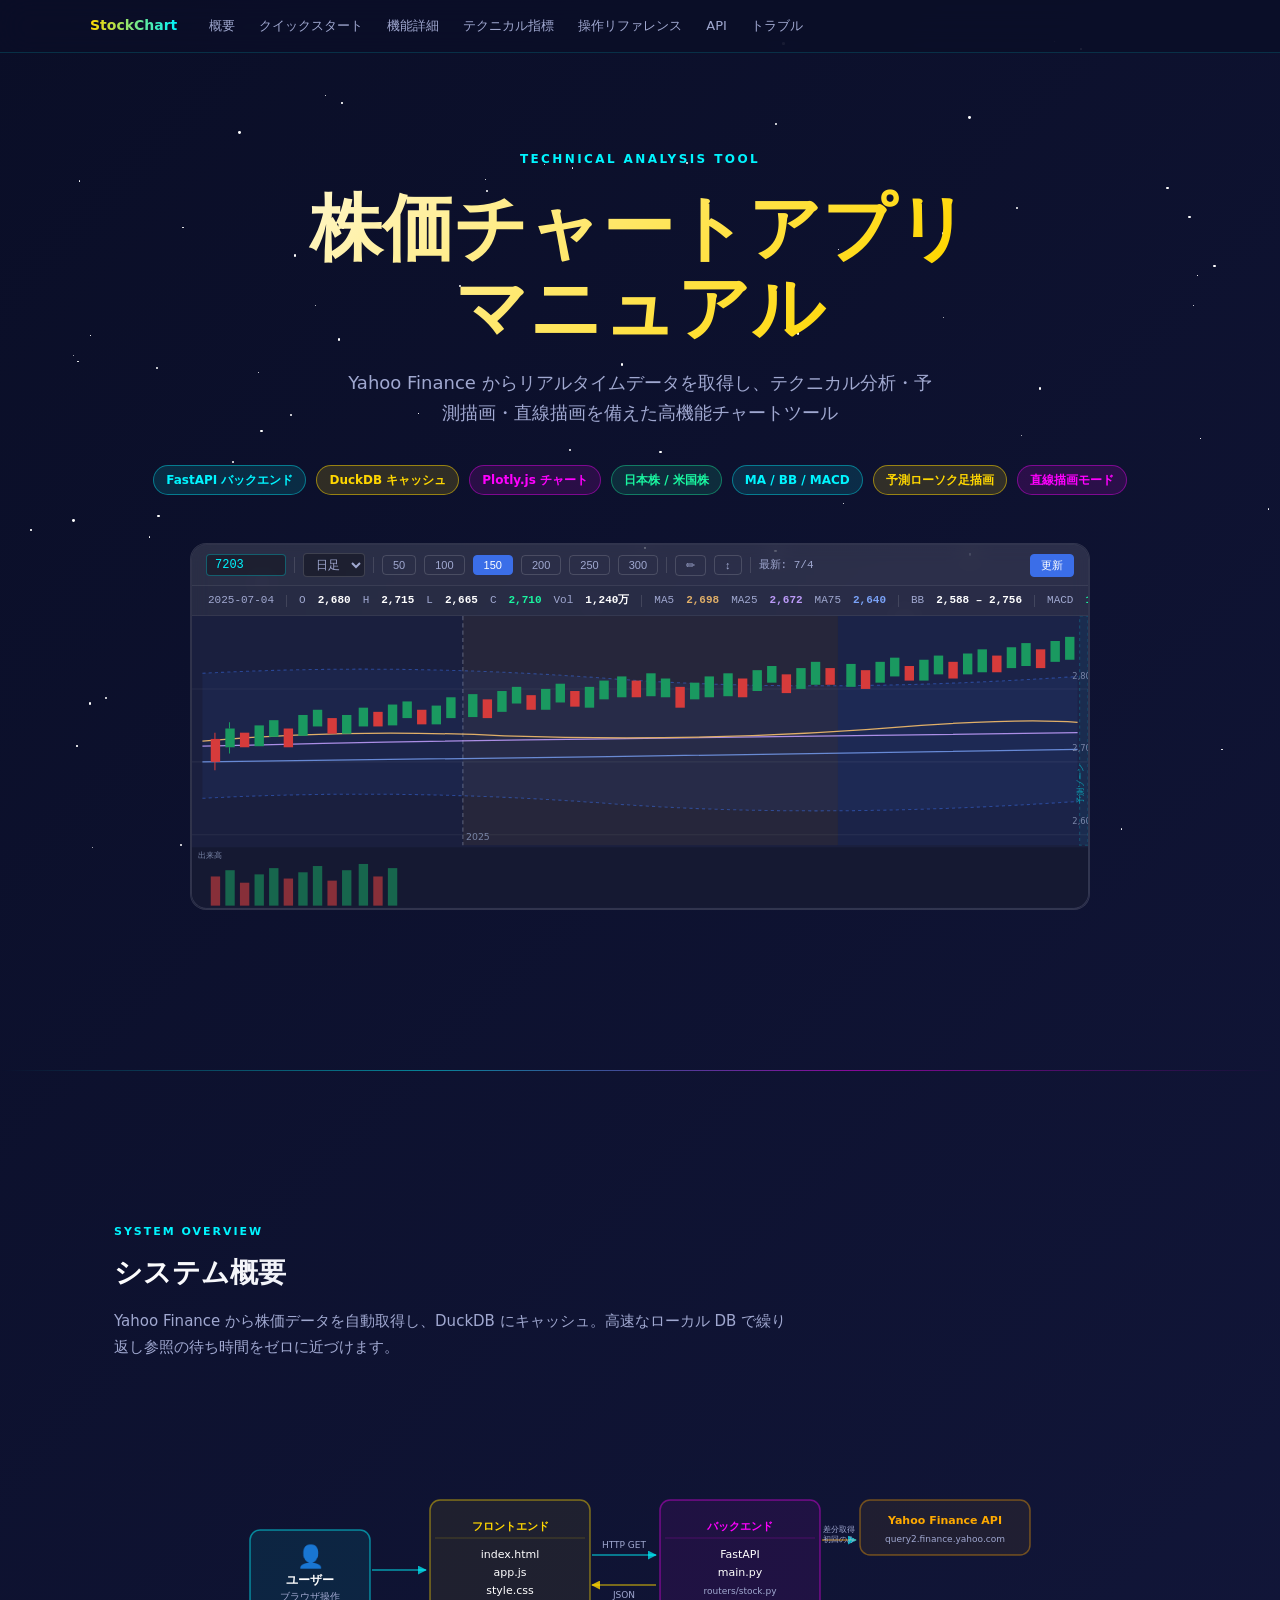
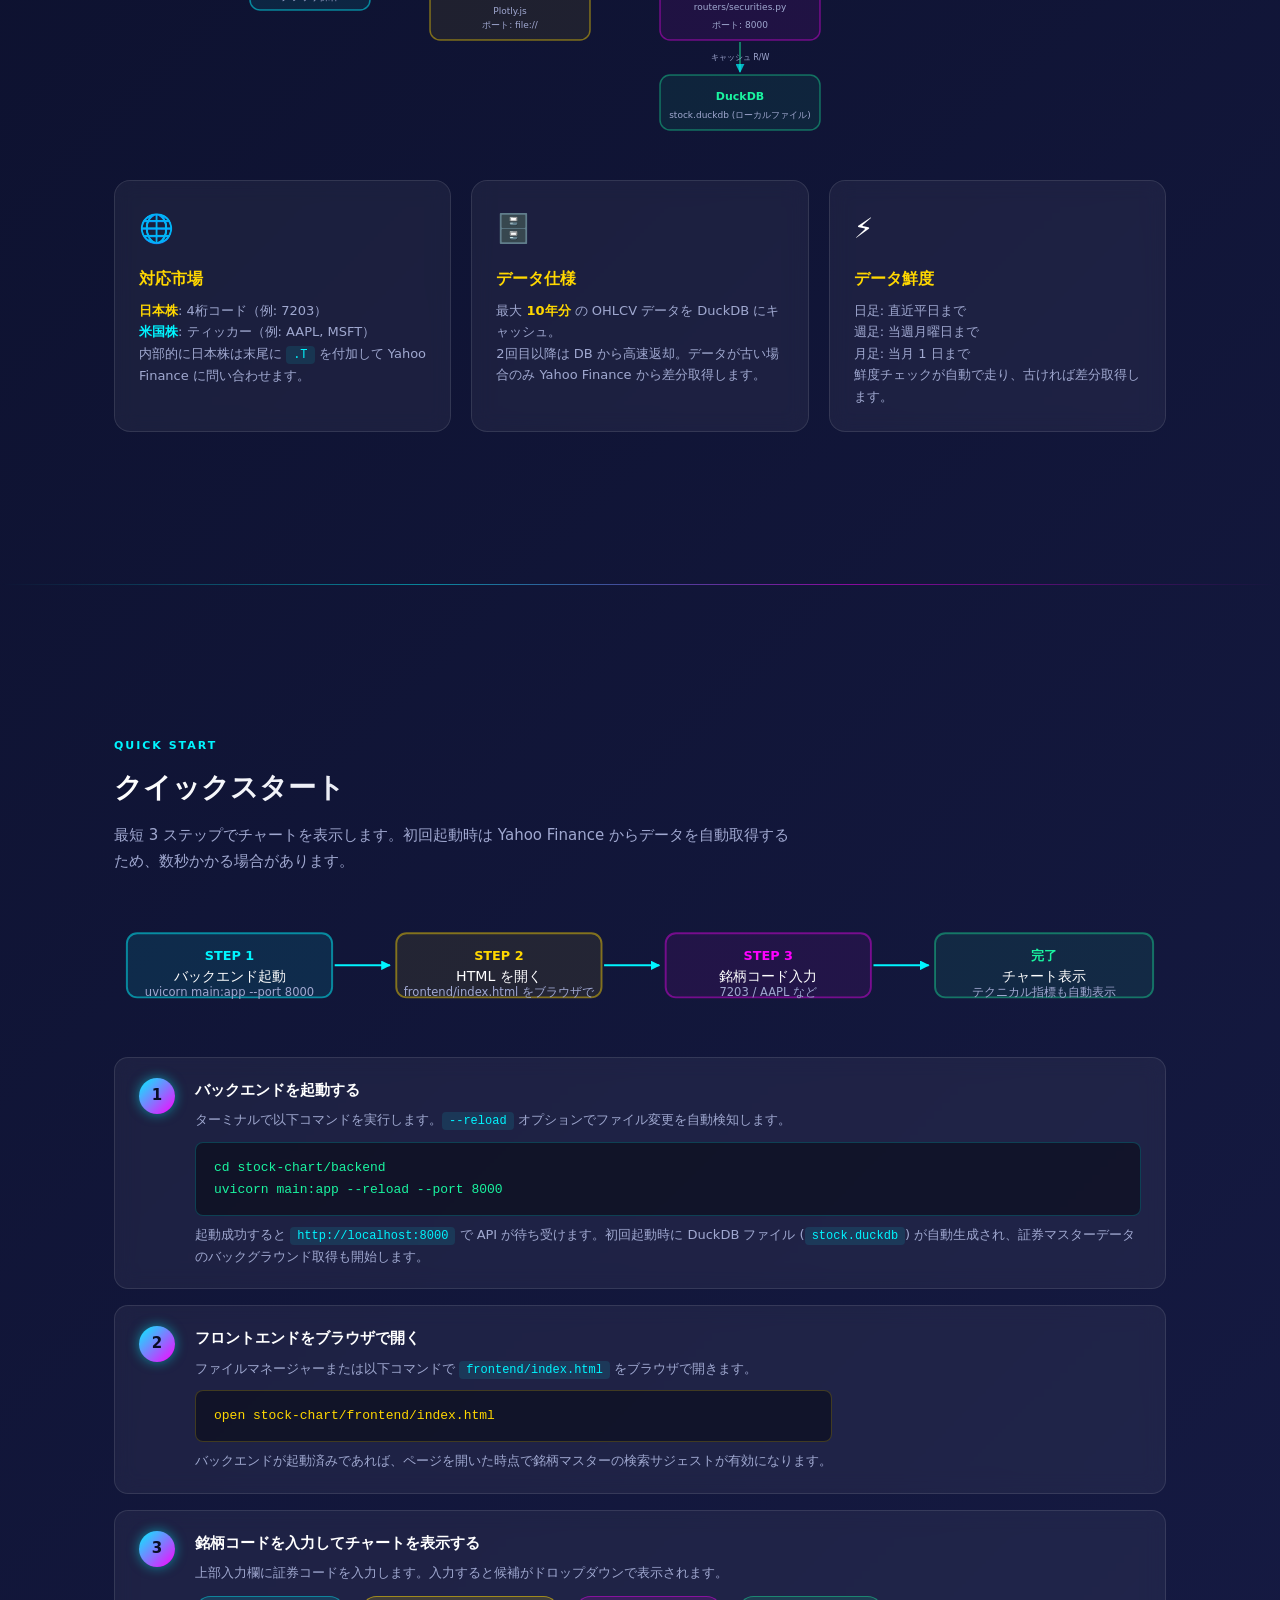
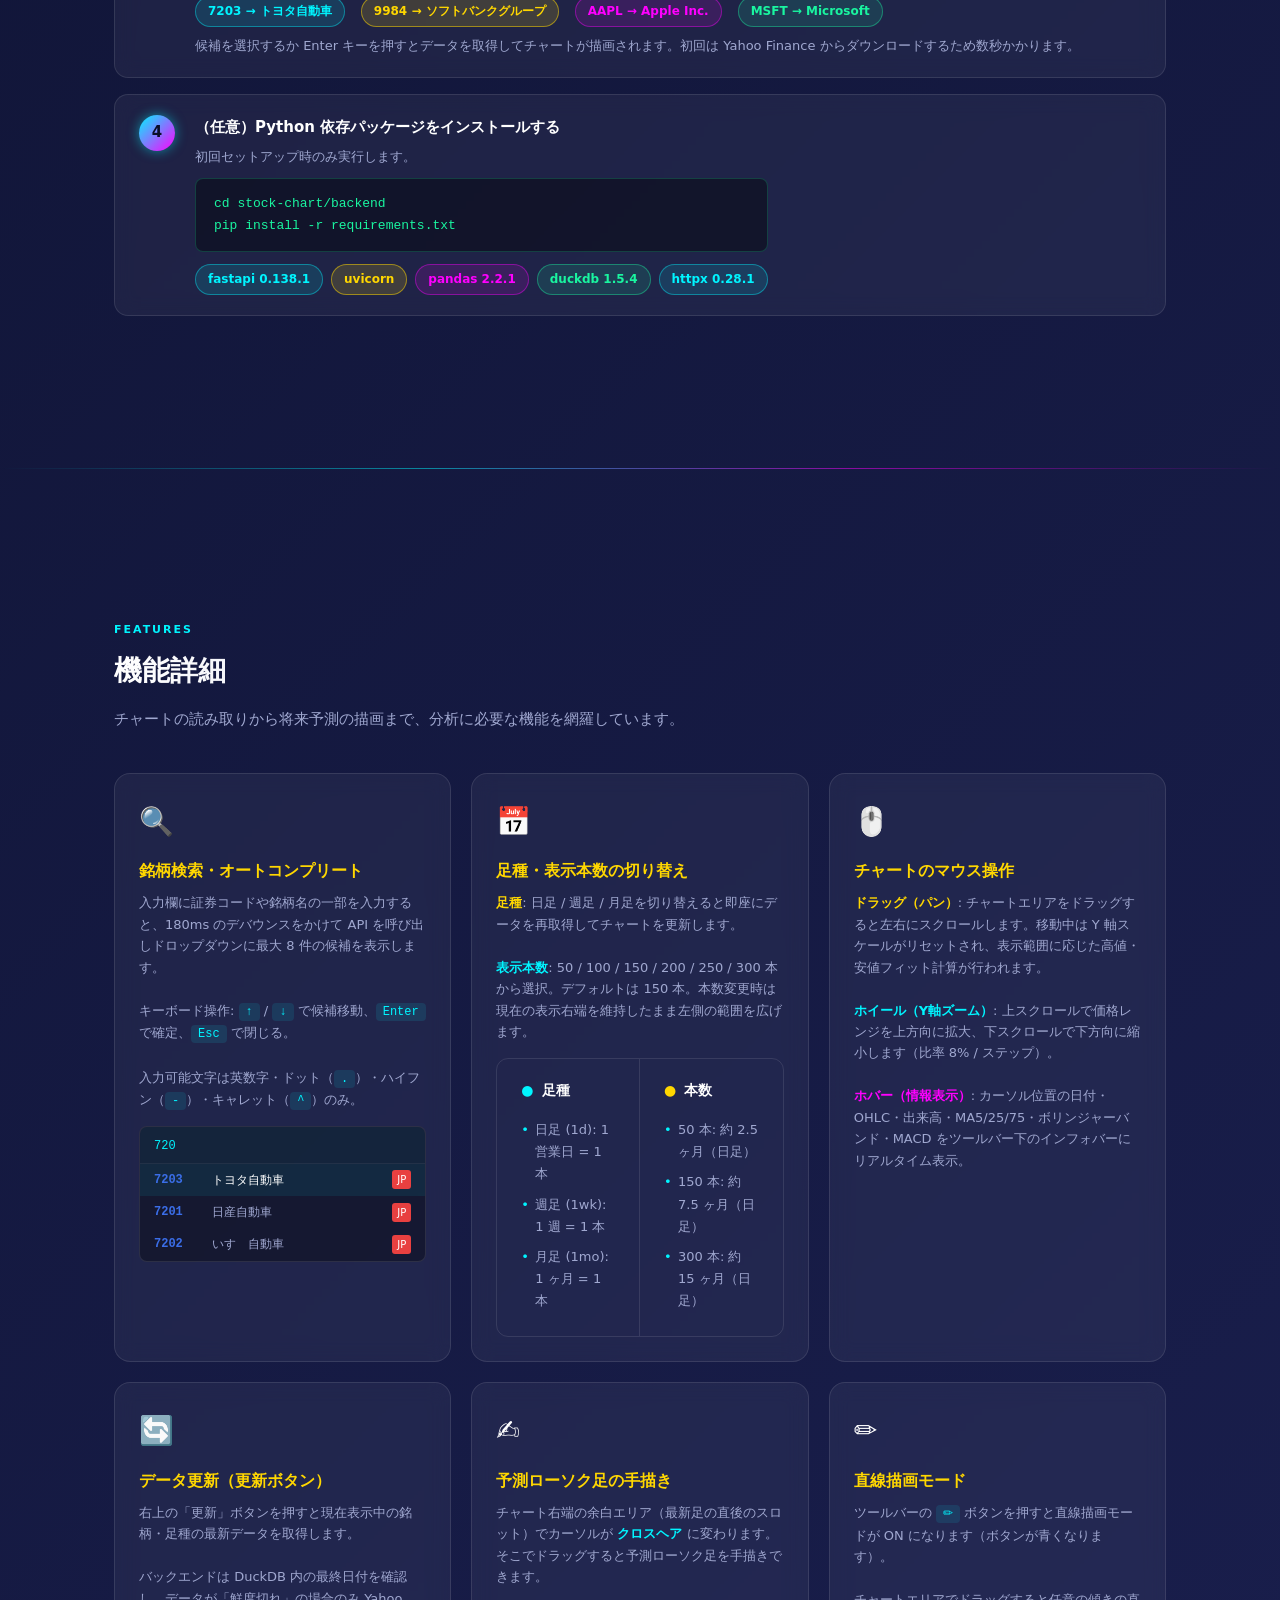
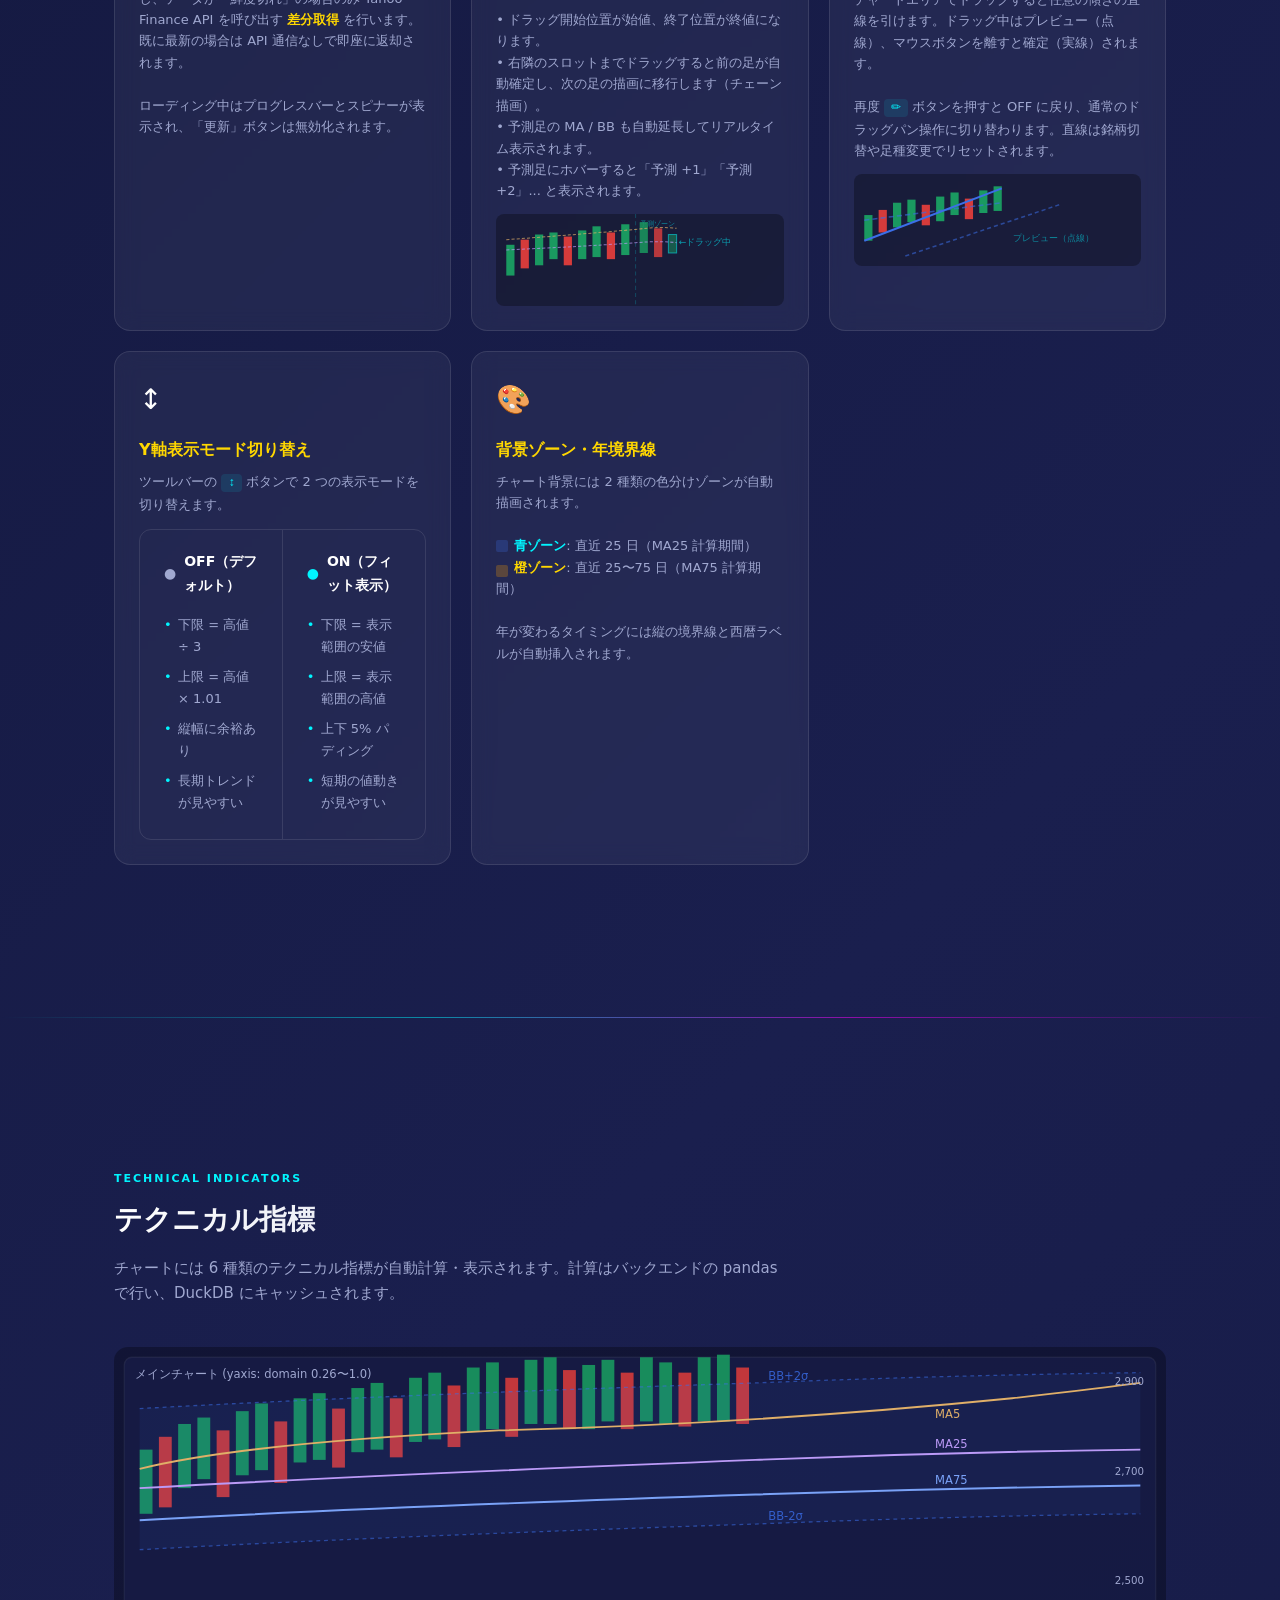
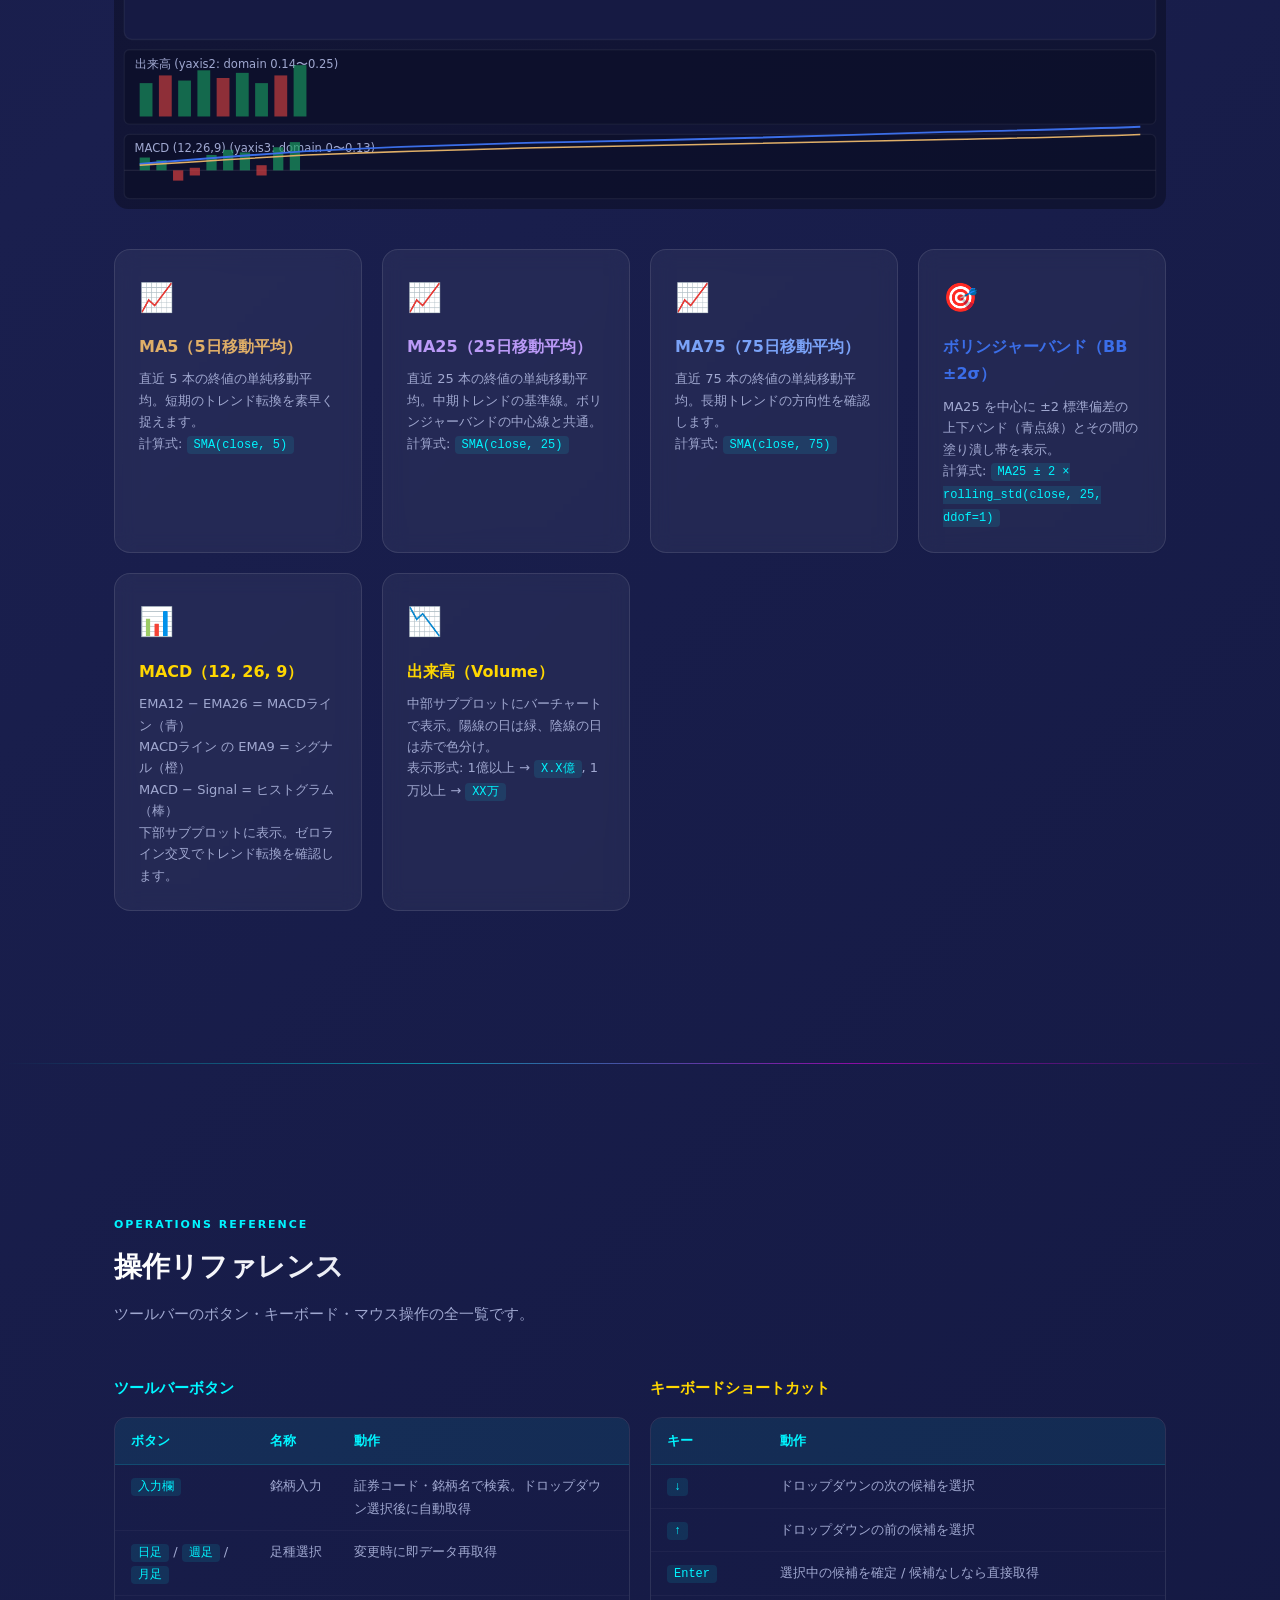
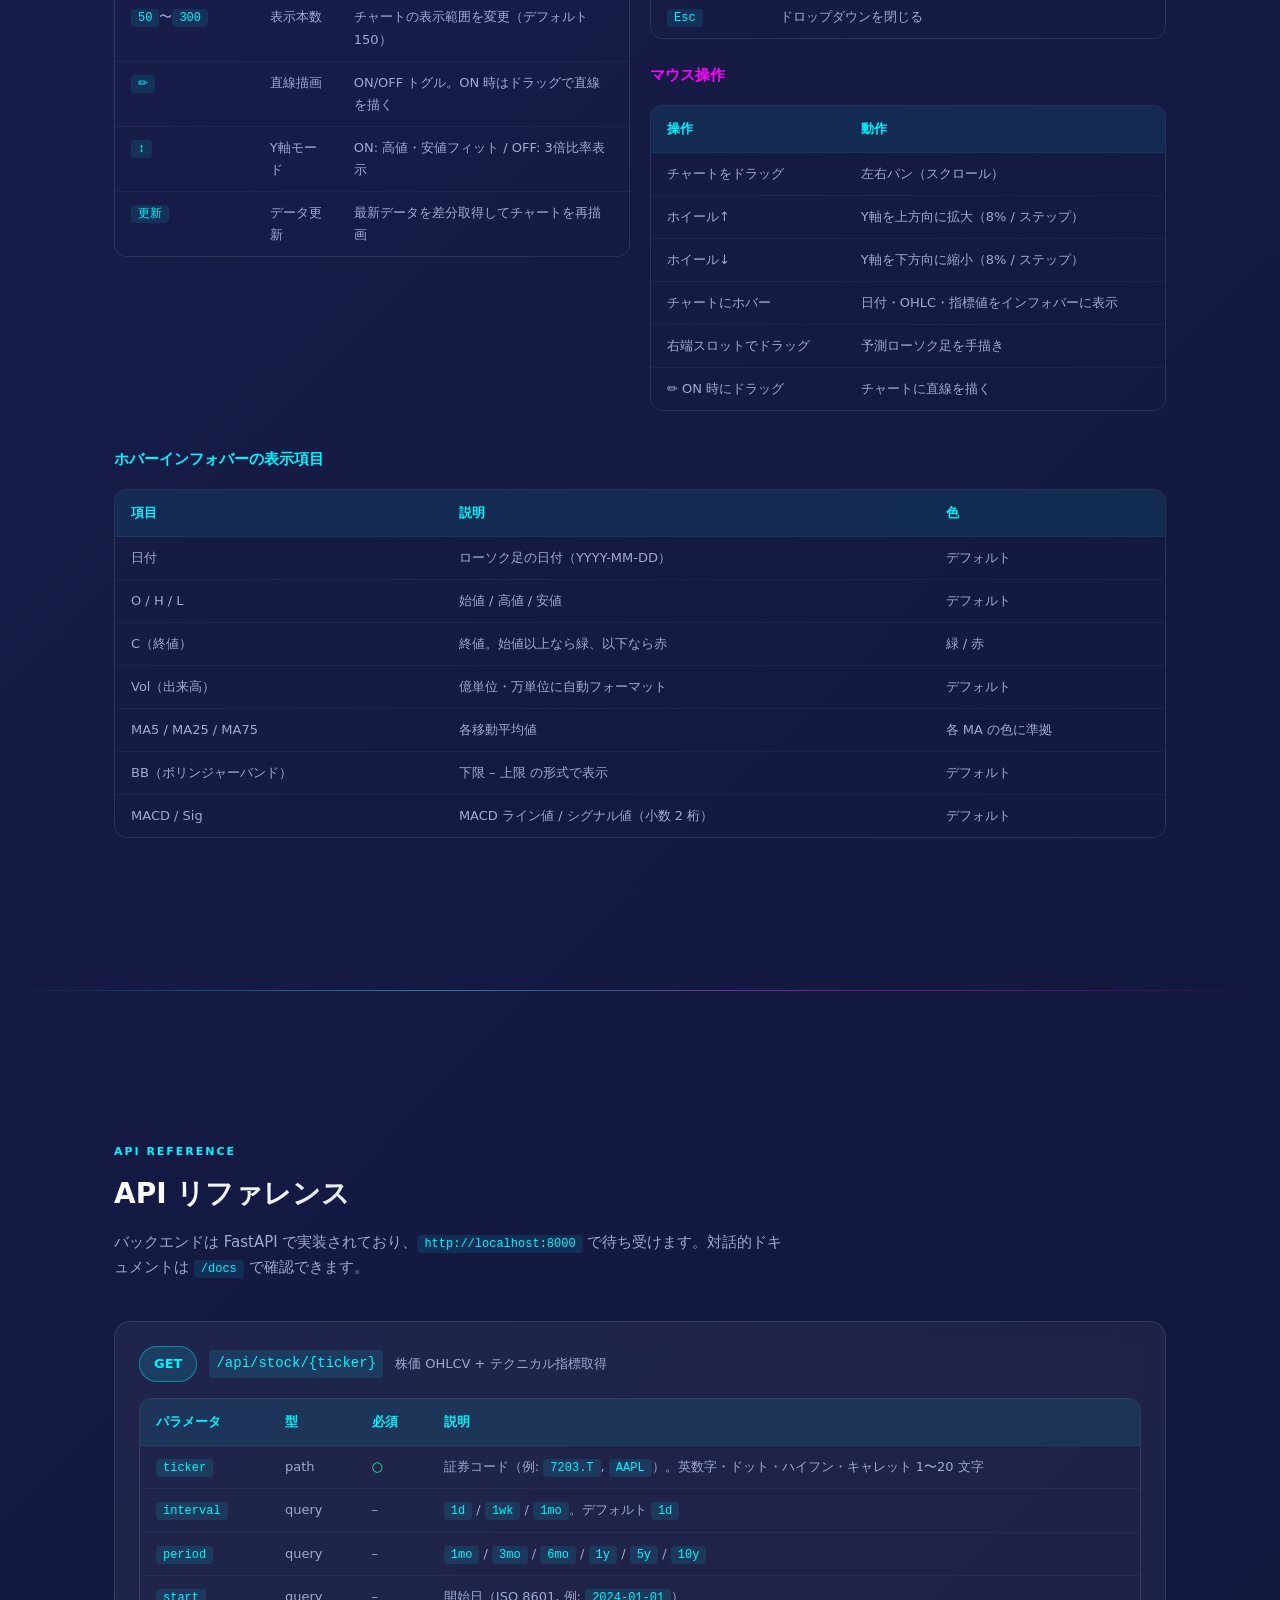
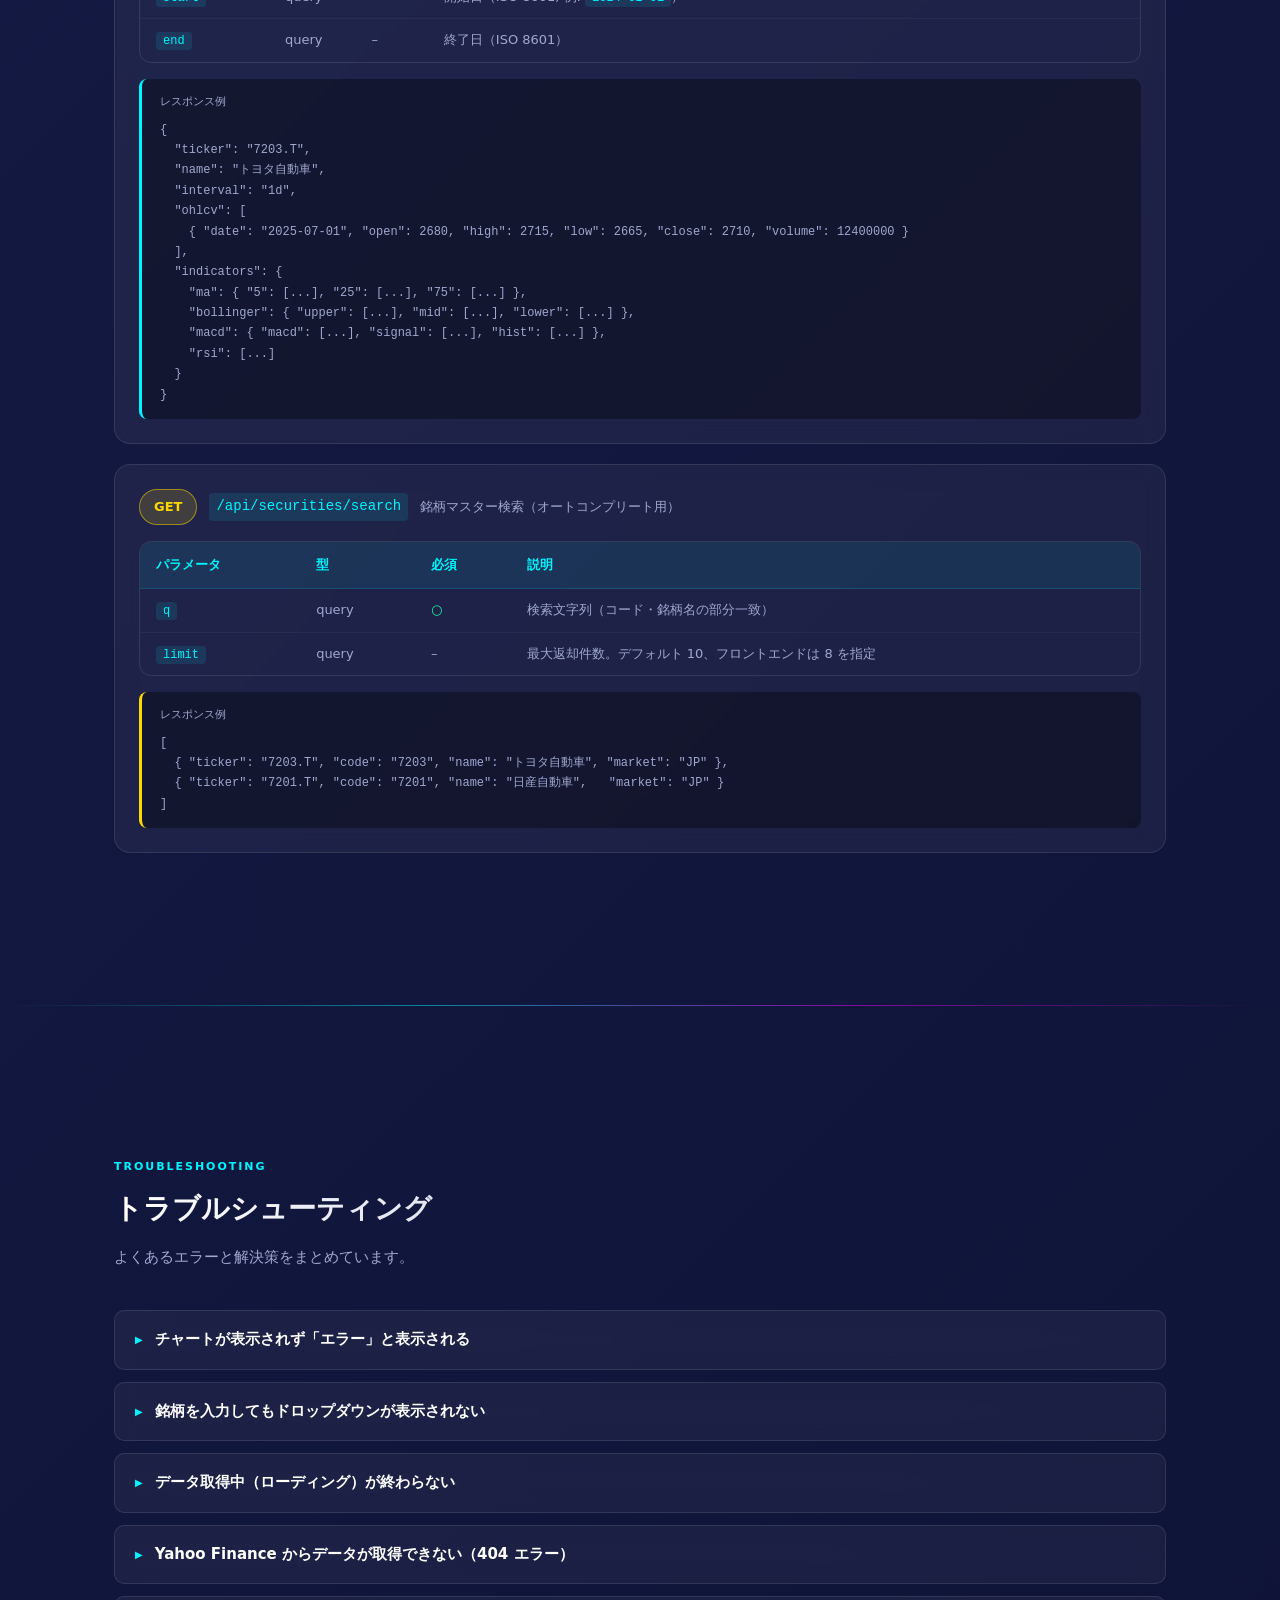
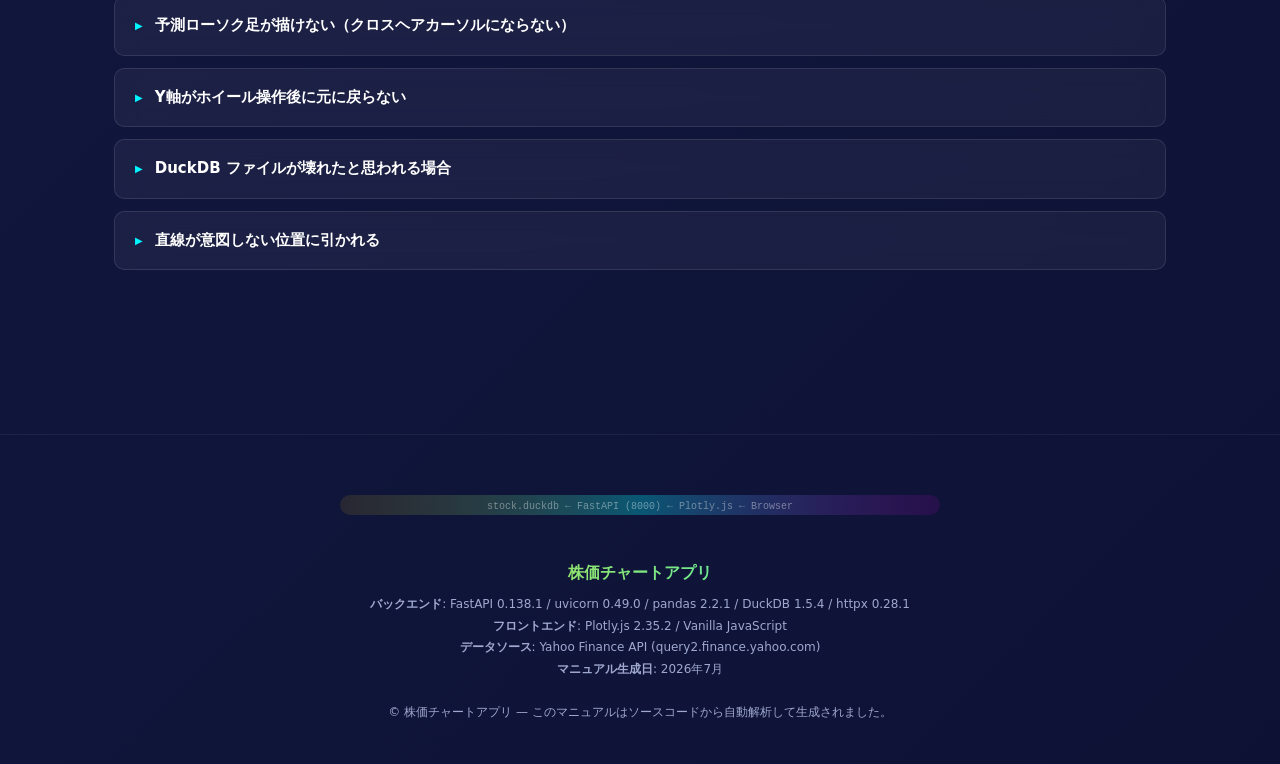
==== manual.html @ 6c44c04c "Initial commit: stock chart viewer FastAPI backend (Yahoo Finance + DuckDB cache) with vanilla JS/Pl" ====
<!DOCTYPE html>
<html lang="ja">
<head>
<meta charset="UTF-8">
<meta name="viewport" content="width=device-width, initial-scale=1.0">
<title>株価チャートアプリ マニュアル</title>
<style>
/* ===== BASE RESET ===== */
*, *::before, *::after { box-sizing: border-box; margin: 0; padding: 0; }

/* ===== FONTS ===== */
@import url('data:text/css,');

/* ===== ROOT VARS ===== */
:root {
  --bg-deep:    #0a0e27;
  --bg-dark:    #1a1f4e;
  --gold:       #ffd700;
  --cyan:       #00f5ff;
  --magenta:    #ff00ff;
  --text:       #ffffff;
  --subtext:    #a0a8d0;
  --card-bg:    rgba(255,255,255,0.05);
  --card-border:rgba(255,255,255,0.10);
  --green:      #1af5a0;
  --red:        #ff4d6d;
  --blue:       #3b6ee8;
}

html { scroll-behavior: smooth; }

body {
  background: linear-gradient(135deg, var(--bg-deep) 0%, var(--bg-dark) 50%, #0d1235 100%);
  color: var(--text);
  font-family: system-ui, -apple-system, 'Segoe UI', Hiragino Sans, sans-serif;
  font-size: 15px;
  line-height: 1.7;
  min-height: 100vh;
  overflow-x: hidden;
}

/* ===== STAR PARTICLES ===== */
.stars { position: fixed; top: 0; left: 0; width: 100%; height: 100%; pointer-events: none; z-index: 0; overflow: hidden; }
.star {
  position: absolute;
  border-radius: 50%;
  background: #fff;
  animation: twinkle var(--dur, 3s) ease-in-out infinite var(--delay, 0s),
             drift var(--dur2, 8s) ease-in-out infinite var(--delay2, 0s);
}
@keyframes twinkle {
  0%, 100% { opacity: 0.1; transform: scale(1); }
  50%       { opacity: 0.9; transform: scale(1.4); }
}
@keyframes drift {
  0%, 100% { transform: translateY(0) translateX(0); }
  33%       { transform: translateY(-12px) translateX(8px); }
  66%       { transform: translateY(8px) translateX(-6px); }
}

/* ===== NAV ===== */
nav {
  position: sticky;
  top: 0;
  z-index: 1000;
  background: rgba(10,14,39,0.80);
  backdrop-filter: blur(16px);
  -webkit-backdrop-filter: blur(16px);
  border-bottom: 1px solid rgba(0,245,255,0.15);
  padding: 0 24px;
}
.nav-inner {
  max-width: 1100px;
  margin: 0 auto;
  display: flex;
  align-items: center;
  gap: 24px;
  height: 52px;
  overflow-x: auto;
  white-space: nowrap;
}
.nav-logo {
  font-size: 14px;
  font-weight: 700;
  background: linear-gradient(90deg, var(--gold), var(--cyan));
  -webkit-background-clip: text;
  -webkit-text-fill-color: transparent;
  background-clip: text;
  flex-shrink: 0;
  margin-right: 8px;
}
nav a {
  color: var(--subtext);
  text-decoration: none;
  font-size: 13px;
  transition: color .2s;
  flex-shrink: 0;
}
nav a:hover { color: var(--cyan); }

/* ===== MAIN WRAPPER ===== */
.page { position: relative; z-index: 1; }
.container { max-width: 1100px; margin: 0 auto; padding: 0 24px; }

/* ===== SECTION TITLES ===== */
.section-label {
  font-size: 11px;
  font-weight: 700;
  letter-spacing: 0.18em;
  text-transform: uppercase;
  color: var(--cyan);
  margin-bottom: 8px;
}
.section-title {
  font-size: 28px;
  font-weight: 800;
  background: linear-gradient(90deg, #fff 0%, var(--subtext) 100%);
  -webkit-background-clip: text;
  -webkit-text-fill-color: transparent;
  background-clip: text;
  margin-bottom: 12px;
}
.section-desc { color: var(--subtext); max-width: 680px; margin-bottom: 40px; }

/* ===== HR ===== */
.light-hr {
  border: none;
  height: 1px;
  background: linear-gradient(90deg, transparent, var(--cyan), var(--magenta), transparent);
  margin: 80px 0;
  opacity: 0.5;
}

/* ===== CARDS ===== */
.card {
  background: var(--card-bg);
  border: 1px solid var(--card-border);
  border-radius: 16px;
  backdrop-filter: blur(10px);
  -webkit-backdrop-filter: blur(10px);
  padding: 24px;
  transition: box-shadow .3s, border-color .3s;
}
.card:hover {
  box-shadow: 0 0 24px rgba(0,245,255,0.18), 0 0 48px rgba(255,215,0,0.06);
  border-color: rgba(0,245,255,0.35);
}

/* ===== GLOWING BADGE ===== */
.badge {
  display: inline-flex;
  align-items: center;
  gap: 6px;
  padding: 4px 12px;
  border-radius: 20px;
  font-size: 12px;
  font-weight: 700;
}
.badge-gold   { background: rgba(255,215,0,0.15);  border: 1px solid rgba(255,215,0,0.5);  color: var(--gold);    }
.badge-cyan   { background: rgba(0,245,255,0.12);  border: 1px solid rgba(0,245,255,0.4);  color: var(--cyan);    }
.badge-magenta{ background: rgba(255,0,255,0.12);  border: 1px solid rgba(255,0,255,0.4);  color: var(--magenta); }
.badge-green  { background: rgba(26,245,160,0.12); border: 1px solid rgba(26,245,160,0.4); color: var(--green);   }

/* ===== STEP BADGE ===== */
.step-num {
  display: inline-flex;
  align-items: center;
  justify-content: center;
  width: 36px;
  height: 36px;
  border-radius: 50%;
  background: linear-gradient(135deg, var(--cyan), var(--magenta));
  font-weight: 900;
  font-size: 15px;
  color: #0a0e27;
  flex-shrink: 0;
  box-shadow: 0 0 12px rgba(0,245,255,0.5);
}

/* ===== HERO ===== */
#hero {
  padding: 96px 0 80px;
  text-align: center;
}
.hero-eyebrow {
  font-size: 12px;
  font-weight: 700;
  letter-spacing: 0.2em;
  text-transform: uppercase;
  color: var(--cyan);
  margin-bottom: 20px;
}
.hero-title {
  font-size: clamp(36px, 6vw, 72px);
  font-weight: 900;
  line-height: 1.1;
  background: linear-gradient(135deg, #ffffff 0%, var(--gold) 40%, var(--cyan) 70%, var(--magenta) 100%);
  -webkit-background-clip: text;
  -webkit-text-fill-color: transparent;
  background-clip: text;
  margin-bottom: 20px;
  animation: shimmer 4s ease-in-out infinite;
  background-size: 200%;
}
@keyframes shimmer {
  0%, 100% { background-position: 0% 50%; }
  50%       { background-position: 100% 50%; }
}
.hero-sub {
  font-size: 18px;
  color: var(--subtext);
  max-width: 600px;
  margin: 0 auto 36px;
}
.hero-badges {
  display: flex;
  flex-wrap: wrap;
  gap: 10px;
  justify-content: center;
  margin-bottom: 48px;
}

/* ===== ARCH DIAGRAM ===== */
.arch-diagram {
  width: 100%;
  max-width: 820px;
  margin: 0 auto;
}

/* ===== GRID ===== */
.grid-2 { display: grid; grid-template-columns: repeat(auto-fit, minmax(280px, 1fr)); gap: 20px; }
.grid-3 { display: grid; grid-template-columns: repeat(auto-fit, minmax(240px, 1fr)); gap: 20px; }

/* ===== FEATURE CARDS ===== */
.feature-icon {
  font-size: 28px;
  margin-bottom: 12px;
  display: block;
}
.feature-title { font-size: 16px; font-weight: 700; margin-bottom: 8px; color: var(--gold); }
.feature-body  { font-size: 13px; color: var(--subtext); line-height: 1.65; }

/* ===== INDICATOR MINI CHART (SVG) ===== */
.ind-chart { display: block; margin: 16px auto 0; }

/* ===== TABLE ===== */
.tbl-wrap { overflow-x: auto; border-radius: 12px; border: 1px solid var(--card-border); }
table {
  width: 100%;
  border-collapse: collapse;
  font-size: 13px;
}
thead th {
  background: rgba(0,245,255,0.08);
  color: var(--cyan);
  font-weight: 700;
  padding: 12px 16px;
  text-align: left;
  white-space: nowrap;
  border-bottom: 1px solid rgba(0,245,255,0.15);
}
tbody td {
  padding: 10px 16px;
  color: var(--subtext);
  border-bottom: 1px solid rgba(255,255,255,0.04);
  vertical-align: top;
}
tbody tr:last-child td { border-bottom: none; }
tbody tr:hover td { background: rgba(255,255,255,0.03); }
code {
  font-family: ui-monospace, 'Courier New', monospace;
  font-size: 12px;
  background: rgba(0,245,255,0.1);
  color: var(--cyan);
  padding: 2px 7px;
  border-radius: 4px;
}

/* ===== ACCORDION ===== */
details {
  border: 1px solid var(--card-border);
  border-radius: 10px;
  background: var(--card-bg);
  backdrop-filter: blur(10px);
  overflow: hidden;
  margin-bottom: 12px;
  transition: border-color .3s;
}
details:hover { border-color: rgba(0,245,255,0.3); }
details[open] { border-color: rgba(0,245,255,0.4); box-shadow: 0 0 16px rgba(0,245,255,0.1); }
summary {
  padding: 16px 20px;
  cursor: pointer;
  font-weight: 600;
  color: var(--text);
  list-style: none;
  display: flex;
  align-items: center;
  gap: 12px;
  user-select: none;
}
summary::before {
  content: '▶';
  font-size: 10px;
  color: var(--cyan);
  transition: transform .2s;
  flex-shrink: 0;
}
details[open] summary::before { transform: rotate(90deg); }
.acc-body {
  padding: 0 20px 18px;
  font-size: 13px;
  color: var(--subtext);
  line-height: 1.7;
}
.acc-body p + p { margin-top: 8px; }

/* ===== STEP CARDS ===== */
.step-cards { display: flex; flex-direction: column; gap: 16px; }
.step-card {
  display: flex;
  gap: 20px;
  align-items: flex-start;
  padding: 20px 24px;
  background: var(--card-bg);
  border: 1px solid var(--card-border);
  border-radius: 14px;
  backdrop-filter: blur(10px);
  transition: box-shadow .3s, border-color .3s;
}
.step-card:hover {
  box-shadow: 0 0 20px rgba(0,245,255,0.15);
  border-color: rgba(0,245,255,0.3);
}
.step-content h3 { font-size: 15px; font-weight: 700; margin-bottom: 6px; color: var(--text); }
.step-content p  { font-size: 13px; color: var(--subtext); }
.step-content code { font-size: 12px; }

/* ===== UI MOCK ===== */
.ui-mock {
  background: rgba(255,255,255,0.03);
  border: 1px solid rgba(255,255,255,0.08);
  border-radius: 10px;
  overflow: hidden;
  margin-top: 16px;
}
.ui-mock-bar {
  display: flex;
  align-items: center;
  gap: 8px;
  padding: 8px 14px;
  background: rgba(255,255,255,0.05);
  border-bottom: 1px solid rgba(255,255,255,0.07);
  font-size: 12px;
}
.mock-input {
  background: rgba(0,0,0,0.3);
  border: 1px solid rgba(0,245,255,0.3);
  border-radius: 4px;
  color: var(--cyan);
  padding: 3px 8px;
  font-family: monospace;
  font-size: 12px;
  width: 80px;
}
.mock-select {
  background: rgba(0,0,0,0.3);
  border: 1px solid rgba(255,255,255,0.15);
  border-radius: 4px;
  color: var(--subtext);
  padding: 3px 8px;
  font-size: 12px;
}
.mock-btn {
  padding: 3px 10px;
  border-radius: 4px;
  border: 1px solid rgba(255,255,255,0.15);
  background: transparent;
  color: var(--subtext);
  font-size: 11px;
  cursor: default;
}
.mock-btn.active {
  background: var(--blue);
  color: #fff;
  border-color: var(--blue);
}
.mock-btn.primary {
  background: var(--blue);
  color: #fff;
  border-color: var(--blue);
  margin-left: auto;
}
.mock-sep { width: 1px; height: 16px; background: rgba(255,255,255,0.12); flex-shrink: 0; }

/* ===== HOVER INFO MOCK ===== */
.hover-bar {
  display: flex;
  align-items: center;
  gap: 12px;
  padding: 5px 16px;
  background: rgba(255,255,255,0.04);
  border-bottom: 1px solid rgba(255,255,255,0.06);
  font-family: monospace;
  font-size: 11px;
  overflow-x: auto;
  white-space: nowrap;
}
.hi-lbl { color: var(--subtext); }
.hi-val { color: var(--text); font-weight: 600; }
.hi-val.up { color: var(--green); }
.hi-val.dn { color: var(--red); }
.hi-sep-v { width: 1px; height: 12px; background: rgba(255,255,255,0.12); flex-shrink: 0; }

/* ===== COMPARE GRID ===== */
.compare-grid {
  display: grid;
  grid-template-columns: 1fr 1fr;
  gap: 0;
  border: 1px solid var(--card-border);
  border-radius: 12px;
  overflow: hidden;
}
.compare-col { padding: 20px 24px; }
.compare-col:first-child { border-right: 1px solid var(--card-border); }
.compare-col h4 {
  font-size: 14px;
  font-weight: 700;
  margin-bottom: 12px;
  display: flex;
  align-items: center;
  gap: 8px;
}
.compare-col ul { list-style: none; }
.compare-col ul li {
  font-size: 13px;
  color: var(--subtext);
  padding: 4px 0;
  padding-left: 14px;
  position: relative;
}
.compare-col ul li::before { content: '•'; position: absolute; left: 0; color: var(--cyan); }

/* ===== FOOTER ===== */
footer {
  margin-top: 80px;
  border-top: 1px solid rgba(255,255,255,0.06);
  padding: 40px 24px;
  text-align: center;
}
.footer-inner { max-width: 1100px; margin: 0 auto; }
.footer-title {
  font-size: 16px;
  font-weight: 700;
  background: linear-gradient(90deg, var(--gold), var(--cyan));
  -webkit-background-clip: text;
  -webkit-text-fill-color: transparent;
  background-clip: text;
  margin-bottom: 8px;
}
.footer-meta { font-size: 12px; color: var(--subtext); line-height: 1.8; }

/* ===== SECTIONS ===== */
section { padding: 72px 0; }

/* ===== FLOW CHART ===== */
.flow-wrap { overflow-x: auto; }

/* ===== UTIL ===== */
.mt-8  { margin-top: 8px; }
.mt-16 { margin-top: 16px; }
.mt-24 { margin-top: 24px; }
.mt-40 { margin-top: 40px; }
.gold { color: var(--gold); }
.cyan { color: var(--cyan); }
.text-sm { font-size: 13px; color: var(--subtext); }
</style>
</head>
<body>

<!-- STARS -->
<div class="stars" aria-hidden="true" id="stars"></div>

<!-- NAV -->
<nav>
  <div class="nav-inner">
    <span class="nav-logo">StockChart</span>
    <a href="#overview">概要</a>
    <a href="#quickstart">クイックスタート</a>
    <a href="#features">機能詳細</a>
    <a href="#indicators">テクニカル指標</a>
    <a href="#operations">操作リファレンス</a>
    <a href="#api">API</a>
    <a href="#troubleshoot">トラブル</a>
  </div>
</nav>

<div class="page">

<!-- ===== HERO ===== -->
<section id="hero">
  <div class="container">
    <div class="hero-eyebrow">Technical Analysis Tool</div>
    <h1 class="hero-title">株価チャートアプリ<br>マニュアル</h1>
    <p class="hero-sub">Yahoo Finance からリアルタイムデータを取得し、テクニカル分析・予測描画・直線描画を備えた高機能チャートツール</p>
    <div class="hero-badges">
      <span class="badge badge-cyan">FastAPI バックエンド</span>
      <span class="badge badge-gold">DuckDB キャッシュ</span>
      <span class="badge badge-magenta">Plotly.js チャート</span>
      <span class="badge badge-green">日本株 / 米国株</span>
      <span class="badge badge-cyan">MA / BB / MACD</span>
      <span class="badge badge-gold">予測ローソク足描画</span>
      <span class="badge badge-magenta">直線描画モード</span>
    </div>

    <!-- UI MOCK -->
    <div class="card" style="max-width:900px;margin:0 auto;padding:0">
      <div class="ui-mock" style="margin:0;border-radius:16px">
        <div class="ui-mock-bar">
          <input class="mock-input" value="7203" readonly>
          <div class="mock-sep"></div>
          <select class="mock-select"><option>日足</option></select>
          <div class="mock-sep"></div>
          <button class="mock-btn">50</button>
          <button class="mock-btn">100</button>
          <button class="mock-btn active">150</button>
          <button class="mock-btn">200</button>
          <button class="mock-btn">250</button>
          <button class="mock-btn">300</button>
          <div class="mock-sep"></div>
          <button class="mock-btn">✏</button>
          <button class="mock-btn">↕</button>
          <div class="mock-sep"></div>
          <span style="font-size:11px;color:var(--subtext);font-family:monospace">最新: 7/4</span>
          <button class="mock-btn primary">更新</button>
        </div>
        <div class="hover-bar">
          <span class="hi-lbl">2025-07-04</span>
          <div class="hi-sep-v"></div>
          <span class="hi-lbl">O</span><span class="hi-val">2,680</span>
          <span class="hi-lbl">H</span><span class="hi-val">2,715</span>
          <span class="hi-lbl">L</span><span class="hi-val">2,665</span>
          <span class="hi-lbl">C</span><span class="hi-val up">2,710</span>
          <span class="hi-lbl">Vol</span><span class="hi-val">1,240万</span>
          <div class="hi-sep-v"></div>
          <span class="hi-lbl">MA5</span><span class="hi-val" style="color:#E0AF68">2,698</span>
          <span class="hi-lbl">MA25</span><span class="hi-val" style="color:#BB9AF7">2,672</span>
          <span class="hi-lbl">MA75</span><span class="hi-val" style="color:#7AA2F7">2,640</span>
          <div class="hi-sep-v"></div>
          <span class="hi-lbl">BB</span><span class="hi-val">2,588 – 2,756</span>
          <div class="hi-sep-v"></div>
          <span class="hi-lbl">MACD</span><span class="hi-val up">12.40</span>
          <span class="hi-lbl">Sig</span><span class="hi-val">9.82</span>
        </div>
        <!-- CHART SVG MOCK -->
        <svg viewBox="0 0 860 280" style="width:100%;display:block;background:#1a1f3e">
          <!-- Grid lines -->
          <line x1="0" y1="70"  x2="860" y2="70"  stroke="rgba(255,255,255,0.06)" stroke-width="1"/>
          <line x1="0" y1="140" x2="860" y2="140" stroke="rgba(255,255,255,0.06)" stroke-width="1"/>
          <line x1="0" y1="210" x2="860" y2="210" stroke="rgba(255,255,255,0.06)" stroke-width="1"/>

          <!-- Background zone (25d) -->
          <rect x="620" y="0" width="240" height="220" fill="rgba(59,110,232,0.06)"/>
          <!-- Background zone (75d) -->
          <rect x="260" y="0" width="360" height="220" fill="rgba(255,165,0,0.05)"/>

          <!-- Year line -->
          <line x1="260" y1="0" x2="260" y2="220" stroke="rgba(184,194,216,0.4)" stroke-width="1" stroke-dasharray="4,3"/>
          <text x="263" y="215" fill="#7A86A8" font-size="9">2025</text>

          <!-- Bollinger bands -->
          <path d="M10,55 Q200,45 400,60 Q600,75 850,58" stroke="rgba(59,110,232,0.5)" stroke-width="1" fill="none" stroke-dasharray="3,3"/>
          <path d="M10,175 Q200,165 400,180 Q600,195 850,178" stroke="rgba(59,110,232,0.5)" stroke-width="1" fill="none" stroke-dasharray="3,3"/>
          <path d="M10,55 Q200,45 400,60 Q600,75 850,58 L850,178 Q600,195 400,180 Q200,165 10,175Z" fill="rgba(59,110,232,0.07)"/>

          <!-- MA75 -->
          <path d="M10,140 Q200,138 400,135 Q600,132 850,128" stroke="#7AA2F7" stroke-width="1.2" fill="none" opacity="0.8"/>
          <!-- MA25 -->
          <path d="M10,125 Q200,120 400,118 Q600,115 850,112" stroke="#BB9AF7" stroke-width="1.2" fill="none" opacity="0.9"/>
          <!-- MA5 -->
          <path d="M10,120 Q150,108 300,115 Q500,122 700,105 Q800,98 850,102" stroke="#E0AF68" stroke-width="1.2" fill="none"/>

          <!-- Candles (simplified) -->
          <!-- Red candles -->
          <g fill="none">
            <rect x="18"  y="118" width="9" height="22" fill="#D63B3B"/>
            <line x1="22"  y1="112" x2="22"  y2="118" stroke="#D63B3B" stroke-width="1"/>
            <line x1="22"  y1="140" x2="22"  y2="148" stroke="#D63B3B" stroke-width="1"/>

            <rect x="32"  y="108" width="9" height="18" fill="#1A9960"/>
            <line x1="36"  y1="102" x2="36"  y2="108" stroke="#1A9960" stroke-width="1"/>
            <line x1="36"  y1="126" x2="36"  y2="132" stroke="#1A9960" stroke-width="1"/>

            <rect x="46"  y="112" width="9" height="14" fill="#D63B3B"/>
            <rect x="60"  y="105" width="9" height="20" fill="#1A9960"/>
            <rect x="74"  y="100" width="9" height="16" fill="#1A9960"/>
            <rect x="88"  y="108" width="9" height="18" fill="#D63B3B"/>
            <rect x="102" y="95"  width="9" height="20" fill="#1A9960"/>
            <rect x="116" y="90"  width="9" height="16" fill="#1A9960"/>
            <rect x="130" y="98"  width="9" height="15" fill="#D63B3B"/>
            <rect x="144" y="95"  width="9" height="18" fill="#1A9960"/>

            <rect x="160" y="88"  width="9" height="18" fill="#1A9960"/>
            <rect x="174" y="92"  width="9" height="14" fill="#D63B3B"/>
            <rect x="188" y="85"  width="9" height="20" fill="#1A9960"/>
            <rect x="202" y="82"  width="9" height="16" fill="#1A9960"/>
            <rect x="216" y="90"  width="9" height="14" fill="#D63B3B"/>
            <rect x="230" y="86"  width="9" height="18" fill="#1A9960"/>
            <rect x="244" y="78"  width="9" height="20" fill="#1A9960"/>

            <rect x="265" y="75"  width="9" height="22" fill="#1A9960"/>
            <rect x="279" y="80"  width="9" height="18" fill="#D63B3B"/>
            <rect x="293" y="72"  width="9" height="20" fill="#1A9960"/>
            <rect x="307" y="68"  width="9" height="16" fill="#1A9960"/>
            <rect x="321" y="76"  width="9" height="14" fill="#D63B3B"/>
            <rect x="335" y="70"  width="9" height="20" fill="#1A9960"/>
            <rect x="349" y="65"  width="9" height="18" fill="#1A9960"/>
            <rect x="363" y="72"  width="9" height="15" fill="#D63B3B"/>
            <rect x="377" y="68"  width="9" height="20" fill="#1A9960"/>
            <rect x="391" y="62"  width="9" height="18" fill="#1A9960"/>

            <rect x="408" y="58"  width="9" height="20" fill="#1A9960"/>
            <rect x="422" y="62"  width="9" height="16" fill="#D63B3B"/>
            <rect x="436" y="55"  width="9" height="22" fill="#1A9960"/>
            <rect x="450" y="60"  width="9" height="18" fill="#1A9960"/>
            <rect x="464" y="68"  width="9" height="20" fill="#D63B3B"/>
            <rect x="478" y="64"  width="9" height="16" fill="#1A9960"/>
            <rect x="492" y="58"  width="9" height="20" fill="#1A9960"/>

            <rect x="510" y="55"  width="9" height="22" fill="#1A9960"/>
            <rect x="524" y="60"  width="9" height="18" fill="#D63B3B"/>
            <rect x="538" y="52"  width="9" height="20" fill="#1A9960"/>
            <rect x="552" y="48"  width="9" height="16" fill="#1A9960"/>
            <rect x="566" y="56"  width="9" height="18" fill="#D63B3B"/>
            <rect x="580" y="50"  width="9" height="20" fill="#1A9960"/>
            <rect x="594" y="44"  width="9" height="22" fill="#1A9960"/>
            <rect x="608" y="50"  width="9" height="16" fill="#D63B3B"/>

            <rect x="628" y="46"  width="9" height="22" fill="#1A9960"/>
            <rect x="642" y="52"  width="9" height="18" fill="#D63B3B"/>
            <rect x="656" y="44"  width="9" height="20" fill="#1A9960"/>
            <rect x="670" y="40"  width="9" height="18" fill="#1A9960"/>
            <rect x="684" y="48"  width="9" height="14" fill="#D63B3B"/>
            <rect x="698" y="42"  width="9" height="20" fill="#1A9960"/>
            <rect x="712" y="38"  width="9" height="18" fill="#1A9960"/>
            <rect x="726" y="44"  width="9" height="16" fill="#D63B3B"/>
            <rect x="740" y="36"  width="9" height="20" fill="#1A9960"/>
            <rect x="754" y="32"  width="9" height="22" fill="#1A9960"/>
            <rect x="768" y="38"  width="9" height="16" fill="#D63B3B"/>
            <rect x="782" y="30"  width="9" height="20" fill="#1A9960"/>
            <rect x="796" y="26"  width="9" height="22" fill="#1A9960"/>
            <rect x="810" y="32"  width="9" height="18" fill="#D63B3B"/>
            <rect x="824" y="24"  width="9" height="20" fill="#1A9960"/>
            <rect x="838" y="20"  width="9" height="22" fill="#1A9960"/>
          </g>

          <!-- Prediction candle zone highlight -->
          <rect x="852" y="0" width="8" height="220" fill="rgba(0,245,255,0.04)" stroke="rgba(0,245,255,0.2)" stroke-width="1" stroke-dasharray="3,3"/>
          <text x="855" y="180" fill="rgba(0,245,255,0.6)" font-size="8" transform="rotate(-90,855,180)">予測ゾーン</text>

          <!-- Volume subplot -->
          <rect x="0" y="222" width="860" height="58" fill="rgba(0,0,0,0.2)"/>
          <text x="6" y="232" fill="#7A86A8" font-size="8">出来高</text>
          <rect x="18"  y="250" width="9" height="28" fill="rgba(212,63,63,0.6)"/>
          <rect x="32"  y="244" width="9" height="34" fill="rgba(26,153,96,0.6)"/>
          <rect x="46"  y="256" width="9" height="22" fill="rgba(212,63,63,0.6)"/>
          <rect x="60"  y="248" width="9" height="30" fill="rgba(26,153,96,0.6)"/>
          <rect x="74"  y="242" width="9" height="36" fill="rgba(26,153,96,0.6)"/>
          <rect x="88"  y="252" width="9" height="26" fill="rgba(212,63,63,0.6)"/>
          <rect x="102" y="246" width="9" height="32" fill="rgba(26,153,96,0.6)"/>
          <rect x="116" y="240" width="9" height="38" fill="rgba(26,153,96,0.6)"/>
          <rect x="130" y="254" width="9" height="24" fill="rgba(212,63,63,0.6)"/>
          <rect x="144" y="244" width="9" height="34" fill="rgba(26,153,96,0.6)"/>
          <rect x="160" y="238" width="9" height="40" fill="rgba(26,153,96,0.6)"/>
          <rect x="174" y="250" width="9" height="28" fill="rgba(212,63,63,0.6)"/>
          <rect x="188" y="242" width="9" height="36" fill="rgba(26,153,96,0.6)"/>

          <!-- Right axis labels -->
          <text x="845" y="60"  fill="#7A86A8" font-size="8" text-anchor="start">2,800</text>
          <text x="845" y="130" fill="#7A86A8" font-size="8" text-anchor="start">2,700</text>
          <text x="845" y="200" fill="#7A86A8" font-size="8" text-anchor="start">2,600</text>
        </svg>
      </div>
    </div>
  </div>
</section>

<hr class="light-hr">

<!-- ===== OVERVIEW ===== -->
<section id="overview">
  <div class="container">
    <div class="section-label">System Overview</div>
    <h2 class="section-title">システム概要</h2>
    <p class="section-desc">Yahoo Finance から株価データを自動取得し、DuckDB にキャッシュ。高速なローカル DB で繰り返し参照の待ち時間をゼロに近づけます。</p>

    <!-- Architecture SVG -->
    <div class="arch-diagram">
      <svg viewBox="0 0 820 340" style="width:100%;display:block" role="img" aria-label="アーキテクチャ図">
        <defs>
          <filter id="glow">
            <feGaussianBlur stdDeviation="3" result="blur"/>
            <feMerge><feMergeNode in="blur"/><feMergeNode in="SourceGraphic"/></feMerge>
          </filter>
          <marker id="arrow" viewBox="0 0 10 10" refX="9" refY="5" markerWidth="6" markerHeight="6" orient="auto">
            <path d="M 0 0 L 10 5 L 0 10 z" fill="rgba(0,245,255,0.7)"/>
          </marker>
          <marker id="arrow-gold" viewBox="0 0 10 10" refX="9" refY="5" markerWidth="6" markerHeight="6" orient="auto">
            <path d="M 0 0 L 10 5 L 0 10 z" fill="rgba(255,215,0,0.8)"/>
          </marker>
        </defs>

        <!-- User -->
        <rect x="20" y="130" width="120" height="80" rx="10" fill="rgba(0,245,255,0.08)" stroke="rgba(0,245,255,0.5)" stroke-width="1.5"/>
        <text x="80" y="164" text-anchor="middle" fill="#00f5ff" font-size="22">👤</text>
        <text x="80" y="184" text-anchor="middle" fill="#fff" font-size="12" font-weight="700">ユーザー</text>
        <text x="80" y="200" text-anchor="middle" fill="#a0a8d0" font-size="10">ブラウザ操作</text>

        <!-- Frontend -->
        <rect x="200" y="100" width="160" height="140" rx="10" fill="rgba(255,215,0,0.07)" stroke="rgba(255,215,0,0.45)" stroke-width="1.5"/>
        <text x="280" y="130" text-anchor="middle" fill="#ffd700" font-size="11" font-weight="700">フロントエンド</text>
        <line x1="205" y1="138" x2="355" y2="138" stroke="rgba(255,215,0,0.2)" stroke-width="1"/>
        <text x="280" y="158" text-anchor="middle" fill="#fff" font-size="11">index.html</text>
        <text x="280" y="176" text-anchor="middle" fill="#fff" font-size="11">app.js</text>
        <text x="280" y="194" text-anchor="middle" fill="#fff" font-size="11">style.css</text>
        <text x="280" y="214" text-anchor="middle" fill="#a0a8d0" font-size="9">Plotly.js</text>
        <text x="280" y="228" text-anchor="middle" fill="#a0a8d0" font-size="9">ポート: file://</text>

        <!-- Arrow: User → FE -->
        <line x1="142" y1="170" x2="196" y2="170" stroke="rgba(0,245,255,0.6)" stroke-width="1.5" marker-end="url(#arrow)"/>

        <!-- Backend -->
        <rect x="430" y="100" width="160" height="140" rx="10" fill="rgba(255,0,255,0.07)" stroke="rgba(255,0,255,0.4)" stroke-width="1.5"/>
        <text x="510" y="130" text-anchor="middle" fill="#ff00ff" font-size="11" font-weight="700">バックエンド</text>
        <line x1="435" y1="138" x2="585" y2="138" stroke="rgba(255,0,255,0.2)" stroke-width="1"/>
        <text x="510" y="158" text-anchor="middle" fill="#fff" font-size="11">FastAPI</text>
        <text x="510" y="176" text-anchor="middle" fill="#fff" font-size="11">main.py</text>
        <text x="510" y="194" text-anchor="middle" fill="#a0a8d0" font-size="9">routers/stock.py</text>
        <text x="510" y="210" text-anchor="middle" fill="#a0a8d0" font-size="9">routers/securities.py</text>
        <text x="510" y="228" text-anchor="middle" fill="#a0a8d0" font-size="9">ポート: 8000</text>

        <!-- Arrow: FE → BE -->
        <line x1="362" y1="155" x2="426" y2="155" stroke="rgba(0,245,255,0.6)" stroke-width="1.5" marker-end="url(#arrow)"/>
        <text x="394" y="148" text-anchor="middle" fill="#a0a8d0" font-size="9">HTTP GET</text>
        <line x1="426" y1="185" x2="362" y2="185" stroke="rgba(255,215,0,0.6)" stroke-width="1.5" marker-end="url(#arrow-gold)"/>
        <text x="394" y="198" text-anchor="middle" fill="#a0a8d0" font-size="9">JSON</text>

        <!-- DuckDB -->
        <rect x="430" y="275" width="160" height="55" rx="10" fill="rgba(26,245,160,0.07)" stroke="rgba(26,245,160,0.4)" stroke-width="1.5"/>
        <text x="510" y="300" text-anchor="middle" fill="#1af5a0" font-size="11" font-weight="700">DuckDB</text>
        <text x="510" y="318" text-anchor="middle" fill="#a0a8d0" font-size="9">stock.duckdb (ローカルファイル)</text>

        <!-- Arrow: BE → DB -->
        <line x1="510" y1="242" x2="510" y2="272" stroke="rgba(26,245,160,0.6)" stroke-width="1.5" marker-end="url(#arrow)"/>

        <!-- Yahoo Finance -->
        <rect x="630" y="100" width="170" height="55" rx="10" fill="rgba(255,165,0,0.07)" stroke="rgba(255,165,0,0.4)" stroke-width="1.5"/>
        <text x="715" y="124" text-anchor="middle" fill="#ffaa00" font-size="11" font-weight="700">Yahoo Finance API</text>
        <text x="715" y="142" text-anchor="middle" fill="#a0a8d0" font-size="9">query2.finance.yahoo.com</text>

        <!-- Arrow: BE → Yahoo -->
        <line x1="592" y1="140" x2="626" y2="140" stroke="rgba(255,165,0,0.6)" stroke-width="1.5" marker-end="url(#arrow)"/>
        <text x="609" y="132" text-anchor="middle" fill="#a0a8d0" font-size="8">差分取得</text>
        <text x="609" y="142" text-anchor="middle" fill="#a0a8d0" font-size="8">初回のみ</text>

        <!-- Cache hit label -->
        <text x="510" y="260" text-anchor="middle" fill="#a0a8d0" font-size="8">キャッシュ R/W</text>
      </svg>
    </div>

    <div class="grid-3 mt-40">
      <div class="card">
        <div class="feature-icon">🌐</div>
        <div class="feature-title">対応市場</div>
        <div class="feature-body">
          <strong class="gold">日本株</strong>: 4桁コード（例: 7203）<br>
          <strong style="color:var(--cyan)">米国株</strong>: ティッカー（例: AAPL, MSFT）<br>
          内部的に日本株は末尾に <code>.T</code> を付加して Yahoo Finance に問い合わせます。
        </div>
      </div>
      <div class="card">
        <div class="feature-icon">🗄️</div>
        <div class="feature-title">データ仕様</div>
        <div class="feature-body">
          最大 <strong class="gold">10年分</strong> の OHLCV データを DuckDB にキャッシュ。<br>
          2回目以降は DB から高速返却。データが古い場合のみ Yahoo Finance から差分取得します。
        </div>
      </div>
      <div class="card">
        <div class="feature-icon">⚡</div>
        <div class="feature-title">データ鮮度</div>
        <div class="feature-body">
          日足: 直近平日まで<br>
          週足: 当週月曜日まで<br>
          月足: 当月 1 日まで<br>
          鮮度チェックが自動で走り、古ければ差分取得します。
        </div>
      </div>
    </div>
  </div>
</section>

<hr class="light-hr">

<!-- ===== QUICKSTART ===== -->
<section id="quickstart">
  <div class="container">
    <div class="section-label">Quick Start</div>
    <h2 class="section-title">クイックスタート</h2>
    <p class="section-desc">最短 3 ステップでチャートを表示します。初回起動時は Yahoo Finance からデータを自動取得するため、数秒かかる場合があります。</p>

    <!-- Flow diagram -->
    <div class="flow-wrap" style="margin-bottom:40px">
      <svg viewBox="0 0 820 80" style="width:100%;min-width:600px;display:block" role="img" aria-label="起動フロー">
        <defs>
          <marker id="fa" viewBox="0 0 10 10" refX="9" refY="5" markerWidth="5" markerHeight="5" orient="auto">
            <path d="M 0 0 L 10 5 L 0 10 z" fill="#00f5ff"/>
          </marker>
        </defs>
        <!-- Step 1 -->
        <rect x="10"  y="15" width="160" height="50" rx="8" fill="rgba(0,245,255,0.1)" stroke="rgba(0,245,255,0.5)" stroke-width="1.5"/>
        <text x="90"  y="36" text-anchor="middle" fill="#00f5ff" font-size="10" font-weight="700">STEP 1</text>
        <text x="90"  y="52" text-anchor="middle" fill="#fff" font-size="11">バックエンド起動</text>
        <text x="90"  y="64" text-anchor="middle" fill="#a0a8d0" font-size="9">uvicorn main:app --port 8000</text>
        <!-- Arrow -->
        <line x1="172" y1="40" x2="215" y2="40" stroke="#00f5ff" stroke-width="1.5" marker-end="url(#fa)"/>
        <!-- Step 2 -->
        <rect x="220" y="15" width="160" height="50" rx="8" fill="rgba(255,215,0,0.08)" stroke="rgba(255,215,0,0.45)" stroke-width="1.5"/>
        <text x="300" y="36" text-anchor="middle" fill="#ffd700" font-size="10" font-weight="700">STEP 2</text>
        <text x="300" y="52" text-anchor="middle" fill="#fff" font-size="11">HTML を開く</text>
        <text x="300" y="64" text-anchor="middle" fill="#a0a8d0" font-size="9">frontend/index.html をブラウザで</text>
        <!-- Arrow -->
        <line x1="382" y1="40" x2="425" y2="40" stroke="#00f5ff" stroke-width="1.5" marker-end="url(#fa)"/>
        <!-- Step 3 -->
        <rect x="430" y="15" width="160" height="50" rx="8" fill="rgba(255,0,255,0.07)" stroke="rgba(255,0,255,0.4)" stroke-width="1.5"/>
        <text x="510" y="36" text-anchor="middle" fill="#ff00ff" font-size="10" font-weight="700">STEP 3</text>
        <text x="510" y="52" text-anchor="middle" fill="#fff" font-size="11">銘柄コード入力</text>
        <text x="510" y="64" text-anchor="middle" fill="#a0a8d0" font-size="9">7203 / AAPL など</text>
        <!-- Arrow -->
        <line x1="592" y1="40" x2="635" y2="40" stroke="#00f5ff" stroke-width="1.5" marker-end="url(#fa)"/>
        <!-- Result -->
        <rect x="640" y="15" width="170" height="50" rx="8" fill="rgba(26,245,160,0.08)" stroke="rgba(26,245,160,0.4)" stroke-width="1.5"/>
        <text x="725" y="36" text-anchor="middle" fill="#1af5a0" font-size="10" font-weight="700">完了</text>
        <text x="725" y="52" text-anchor="middle" fill="#fff" font-size="11">チャート表示</text>
        <text x="725" y="64" text-anchor="middle" fill="#a0a8d0" font-size="9">テクニカル指標も自動表示</text>
      </svg>
    </div>

    <div class="step-cards">
      <div class="step-card">
        <div class="step-num">1</div>
        <div class="step-content">
          <h3>バックエンドを起動する</h3>
          <p>ターミナルで以下コマンドを実行します。<code>--reload</code> オプションでファイル変更を自動検知します。</p>
          <div style="margin-top:10px;padding:14px 18px;background:rgba(0,0,0,0.4);border-radius:8px;border:1px solid rgba(0,245,255,0.2);font-family:monospace;font-size:13px;color:#1af5a0">
            cd stock-chart/backend<br>
            uvicorn main:app --reload --port 8000
          </div>
          <p class="mt-8">起動成功すると <code>http://localhost:8000</code> で API が待ち受けます。初回起動時に DuckDB ファイル (<code>stock.duckdb</code>) が自動生成され、証券マスターデータのバックグラウンド取得も開始します。</p>
        </div>
      </div>

      <div class="step-card">
        <div class="step-num">2</div>
        <div class="step-content">
          <h3>フロントエンドをブラウザで開く</h3>
          <p>ファイルマネージャーまたは以下コマンドで <code>frontend/index.html</code> をブラウザで開きます。</p>
          <div style="margin-top:10px;padding:14px 18px;background:rgba(0,0,0,0.4);border-radius:8px;border:1px solid rgba(255,215,0,0.2);font-family:monospace;font-size:13px;color:#ffd700">
            open stock-chart/frontend/index.html
          </div>
          <p class="mt-8">バックエンドが起動済みであれば、ページを開いた時点で銘柄マスターの検索サジェストが有効になります。</p>
        </div>
      </div>

      <div class="step-card">
        <div class="step-num">3</div>
        <div class="step-content">
          <h3>銘柄コードを入力してチャートを表示する</h3>
          <p>上部入力欄に証券コードを入力します。入力すると候補がドロップダウンで表示されます。</p>
          <div style="display:flex;gap:16px;flex-wrap:wrap;margin-top:12px">
            <span class="badge badge-cyan">7203 → トヨタ自動車</span>
            <span class="badge badge-gold">9984 → ソフトバンクグループ</span>
            <span class="badge badge-magenta">AAPL → Apple Inc.</span>
            <span class="badge badge-green">MSFT → Microsoft</span>
          </div>
          <p class="mt-8">候補を選択するか Enter キーを押すとデータを取得してチャートが描画されます。初回は Yahoo Finance からダウンロードするため数秒かかります。</p>
        </div>
      </div>

      <div class="step-card">
        <div class="step-num">4</div>
        <div class="step-content">
          <h3>（任意）Python 依存パッケージをインストールする</h3>
          <p>初回セットアップ時のみ実行します。</p>
          <div style="margin-top:10px;padding:14px 18px;background:rgba(0,0,0,0.4);border-radius:8px;border:1px solid rgba(26,245,160,0.2);font-family:monospace;font-size:13px;color:#1af5a0">
            cd stock-chart/backend<br>
            pip install -r requirements.txt
          </div>
          <div style="margin-top:12px;display:flex;flex-wrap:wrap;gap:8px">
            <span class="badge badge-cyan">fastapi 0.138.1</span>
            <span class="badge badge-gold">uvicorn</span>
            <span class="badge badge-magenta">pandas 2.2.1</span>
            <span class="badge badge-green">duckdb 1.5.4</span>
            <span class="badge badge-cyan">httpx 0.28.1</span>
          </div>
        </div>
      </div>
    </div>
  </div>
</section>

<hr class="light-hr">

<!-- ===== FEATURES ===== -->
<section id="features">
  <div class="container">
    <div class="section-label">Features</div>
    <h2 class="section-title">機能詳細</h2>
    <p class="section-desc">チャートの読み取りから将来予測の描画まで、分析に必要な機能を網羅しています。</p>

    <div class="grid-2">

      <!-- 銘柄検索 -->
      <div class="card">
        <span class="feature-icon">🔍</span>
        <div class="feature-title">銘柄検索・オートコンプリート</div>
        <div class="feature-body">
          入力欄に証券コードや銘柄名の一部を入力すると、180ms のデバウンスをかけて API を呼び出しドロップダウンに最大 8 件の候補を表示します。<br><br>
          キーボード操作: <code>↑</code> / <code>↓</code> で候補移動、<code>Enter</code> で確定、<code>Esc</code> で閉じる。<br><br>
          入力可能文字は英数字・ドット（<code>.</code>）・ハイフン（<code>-</code>）・キャレット（<code>^</code>）のみ。
        </div>
        <!-- Dropdown mock -->
        <div style="margin-top:14px;background:rgba(0,0,0,0.35);border:1px solid rgba(255,255,255,0.1);border-radius:8px;overflow:hidden">
          <div style="padding:5px 14px;background:rgba(0,245,255,0.05);border-bottom:1px solid rgba(255,255,255,0.06)">
            <input style="background:transparent;border:none;color:#00f5ff;font-family:monospace;font-size:12px;outline:none;width:100%" value="720" readonly>
          </div>
          <div style="padding:6px 14px;display:flex;gap:10px;align-items:center;background:rgba(0,245,255,0.08)">
            <span style="font-family:monospace;font-size:12px;color:#3b6ee8;font-weight:700;width:48px">7203</span>
            <span style="font-size:12px;color:#fff;flex:1">トヨタ自動車</span>
            <span style="font-size:10px;color:#fff;background:#E84040;padding:1px 5px;border-radius:3px">JP</span>
          </div>
          <div style="padding:6px 14px;display:flex;gap:10px;align-items:center">
            <span style="font-family:monospace;font-size:12px;color:#3b6ee8;font-weight:700;width:48px">7201</span>
            <span style="font-size:12px;color:#a0a8d0;flex:1">日産自動車</span>
            <span style="font-size:10px;color:#fff;background:#E84040;padding:1px 5px;border-radius:3px">JP</span>
          </div>
          <div style="padding:6px 14px;display:flex;gap:10px;align-items:center">
            <span style="font-family:monospace;font-size:12px;color:#3b6ee8;font-weight:700;width:48px">7202</span>
            <span style="font-size:12px;color:#a0a8d0;flex:1">いすゞ自動車</span>
            <span style="font-size:10px;color:#fff;background:#E84040;padding:1px 5px;border-radius:3px">JP</span>
          </div>
        </div>
      </div>

      <!-- 足種・本数切替 -->
      <div class="card">
        <span class="feature-icon">📅</span>
        <div class="feature-title">足種・表示本数の切り替え</div>
        <div class="feature-body">
          <strong class="gold">足種</strong>: 日足 / 週足 / 月足を切り替えると即座にデータを再取得してチャートを更新します。<br><br>
          <strong class="cyan">表示本数</strong>: 50 / 100 / 150 / 200 / 250 / 300 本から選択。デフォルトは 150 本。本数変更時は現在の表示右端を維持したまま左側の範囲を広げます。
        </div>
        <!-- Compare grid -->
        <div style="margin-top:16px" class="compare-grid">
          <div class="compare-col">
            <h4><span style="color:var(--cyan)">●</span> 足種</h4>
            <ul>
              <li>日足 (1d): 1 営業日 = 1 本</li>
              <li>週足 (1wk): 1 週 = 1 本</li>
              <li>月足 (1mo): 1 ヶ月 = 1 本</li>
            </ul>
          </div>
          <div class="compare-col">
            <h4><span style="color:var(--gold)">●</span> 本数</h4>
            <ul>
              <li>50 本: 約 2.5 ヶ月（日足）</li>
              <li>150 本: 約 7.5 ヶ月（日足）</li>
              <li>300 本: 約 15 ヶ月（日足）</li>
            </ul>
          </div>
        </div>
      </div>

      <!-- チャート操作 -->
      <div class="card">
        <span class="feature-icon">🖱️</span>
        <div class="feature-title">チャートのマウス操作</div>
        <div class="feature-body">
          <strong class="gold">ドラッグ（パン）</strong>: チャートエリアをドラッグすると左右にスクロールします。移動中は Y 軸スケールがリセットされ、表示範囲に応じた高値・安値フィット計算が行われます。<br><br>
          <strong class="cyan">ホイール（Y軸ズーム）</strong>: 上スクロールで価格レンジを上方向に拡大、下スクロールで下方向に縮小します（比率 8% / ステップ）。<br><br>
          <strong class="magenta" style="color:var(--magenta)">ホバー（情報表示）</strong>: カーソル位置の日付・OHLC・出来高・MA5/25/75・ボリンジャーバンド・MACD をツールバー下のインフォバーにリアルタイム表示。
        </div>
      </div>

      <!-- 更新ボタン -->
      <div class="card">
        <span class="feature-icon">🔄</span>
        <div class="feature-title">データ更新（更新ボタン）</div>
        <div class="feature-body">
          右上の「更新」ボタンを押すと現在表示中の銘柄・足種の最新データを取得します。<br><br>
          バックエンドは DuckDB 内の最終日付を確認し、データが「鮮度切れ」の場合のみ Yahoo Finance API を呼び出す <strong class="gold">差分取得</strong> を行います。既に最新の場合は API 通信なしで即座に返却されます。<br><br>
          ローディング中はプログレスバーとスピナーが表示され、「更新」ボタンは無効化されます。
        </div>
      </div>

      <!-- 予測ローソク足 -->
      <div class="card">
        <span class="feature-icon">✍️</span>
        <div class="feature-title">予測ローソク足の手描き</div>
        <div class="feature-body">
          チャート右端の余白エリア（最新足の直後のスロット）でカーソルが <strong class="cyan">クロスヘア</strong> に変わります。そこでドラッグすると予測ローソク足を手描きできます。<br><br>
          • ドラッグ開始位置が始値、終了位置が終値になります。<br>
          • 右隣のスロットまでドラッグすると前の足が自動確定し、次の足の描画に移行します（チェーン描画）。<br>
          • 予測足の MA / BB も自動延長してリアルタイム表示されます。<br>
          • 予測足にホバーすると「予測 +1」「予測 +2」... と表示されます。
        </div>
        <!-- Prediction mock SVG -->
        <svg viewBox="0 0 280 90" style="width:100%;display:block;margin-top:12px;border-radius:8px;background:rgba(0,0,0,0.3)">
          <!-- Real candles -->
          <rect x="10"  y="30" width="8" height="30" fill="#1A9960"/>
          <rect x="24"  y="25" width="8" height="28" fill="#D63B3B"/>
          <rect x="38"  y="20" width="8" height="30" fill="#1A9960"/>
          <rect x="52"  y="18" width="8" height="26" fill="#1A9960"/>
          <rect x="66"  y="22" width="8" height="28" fill="#D63B3B"/>
          <rect x="80"  y="16" width="8" height="28" fill="#1A9960"/>
          <rect x="94"  y="12" width="8" height="30" fill="#1A9960"/>
          <rect x="108" y="18" width="8" height="26" fill="#D63B3B"/>
          <rect x="122" y="10" width="8" height="30" fill="#1A9960"/>
          <!-- Divider -->
          <line x1="136" y1="0" x2="136" y2="90" stroke="rgba(0,245,255,0.2)" stroke-width="1" stroke-dasharray="4,3"/>
          <text x="140" y="12" fill="rgba(0,245,255,0.5)" font-size="7">予測ゾーン</text>
          <!-- Pred candles -->
          <rect x="140" y="8"  width="8" height="30" fill="rgba(26,153,96,0.85)"/>
          <rect x="154" y="14" width="8" height="28" fill="rgba(212,63,63,0.85)"/>
          <!-- Drawing preview -->
          <rect x="168" y="20" width="8" height="18" fill="rgba(26,153,96,0.5)" stroke="rgba(0,245,255,0.5)" stroke-width="1"/>
          <text x="178" y="30" fill="rgba(0,245,255,0.6)" font-size="9">←ドラッグ中</text>
          <!-- Pred MA -->
          <path d="M10,25 Q80,20 136,15 Q160,12 176,14" stroke="#E0AF68" stroke-width="1" fill="none" stroke-dasharray="3,2" opacity="0.7"/>
          <path d="M10,35 Q80,32 136,28 Q160,26 176,28" stroke="#BB9AF7" stroke-width="1" fill="none" stroke-dasharray="3,2" opacity="0.7"/>
        </svg>
      </div>

      <!-- 直線描画 -->
      <div class="card">
        <span class="feature-icon">✏️</span>
        <div class="feature-title">直線描画モード</div>
        <div class="feature-body">
          ツールバーの <code>✏</code> ボタンを押すと直線描画モードが ON になります（ボタンが青くなります）。<br><br>
          チャートエリアでドラッグすると任意の傾きの直線を引けます。ドラッグ中はプレビュー（点線）、マウスボタンを離すと確定（実線）されます。<br><br>
          再度 <code>✏</code> ボタンを押すと OFF に戻り、通常のドラッグパン操作に切り替わります。直線は銘柄切替や足種変更でリセットされます。
        </div>
        <!-- Line drawing mock -->
        <svg viewBox="0 0 280 90" style="width:100%;display:block;margin-top:12px;border-radius:8px;background:rgba(0,0,0,0.3)">
          <rect x="10"  y="40" width="8" height="25" fill="#1A9960"/>
          <rect x="24"  y="35" width="8" height="22" fill="#D63B3B"/>
          <rect x="38"  y="28" width="8" height="24" fill="#1A9960"/>
          <rect x="52"  y="25" width="8" height="22" fill="#1A9960"/>
          <rect x="66"  y="30" width="8" height="20" fill="#D63B3B"/>
          <rect x="80"  y="22" width="8" height="24" fill="#1A9960"/>
          <rect x="94"  y="18" width="8" height="22" fill="#1A9960"/>
          <rect x="108" y="24" width="8" height="20" fill="#D63B3B"/>
          <rect x="122" y="16" width="8" height="22" fill="#1A9960"/>
          <rect x="136" y="12" width="8" height="24" fill="#1A9960"/>
          <!-- Drawn lines -->
          <line x1="10" y1="65" x2="144" y2="14" stroke="#3B6EE8" stroke-width="2"/>
          <line x1="10" y1="45" x2="144" y2="28" stroke="#3B6EE8" stroke-width="1.5" stroke-dasharray="5,3" opacity="0.6"/>
          <!-- Preview line -->
          <line x1="50" y1="80" x2="200" y2="30" stroke="rgba(59,110,232,0.55)" stroke-width="1.5" stroke-dasharray="4,3"/>
          <text x="155" y="65" fill="rgba(0,245,255,0.5)" font-size="9">プレビュー（点線）</text>
        </svg>
      </div>

      <!-- Y軸モード -->
      <div class="card">
        <span class="feature-icon">↕️</span>
        <div class="feature-title">Y軸表示モード切り替え</div>
        <div class="feature-body">
          ツールバーの <code>↕</code> ボタンで 2 つの表示モードを切り替えます。
        </div>
        <div class="compare-grid" style="margin-top:14px">
          <div class="compare-col">
            <h4><span style="color:var(--subtext)">●</span> OFF（デフォルト）</h4>
            <ul>
              <li>下限 = 高値 ÷ 3</li>
              <li>上限 = 高値 × 1.01</li>
              <li>縦幅に余裕あり</li>
              <li>長期トレンドが見やすい</li>
            </ul>
          </div>
          <div class="compare-col">
            <h4><span style="color:var(--cyan)">●</span> ON（フィット表示）</h4>
            <ul>
              <li>下限 = 表示範囲の安値</li>
              <li>上限 = 表示範囲の高値</li>
              <li>上下 5% パディング</li>
              <li>短期の値動きが見やすい</li>
            </ul>
          </div>
        </div>
      </div>

      <!-- 背景ゾーン -->
      <div class="card">
        <span class="feature-icon">🎨</span>
        <div class="feature-title">背景ゾーン・年境界線</div>
        <div class="feature-body">
          チャート背景には 2 種類の色分けゾーンが自動描画されます。<br><br>
          <span style="display:inline-block;width:12px;height:12px;background:rgba(59,110,232,0.25);border-radius:2px;margin-right:6px;vertical-align:middle"></span><strong class="cyan">青ゾーン</strong>: 直近 25 日（MA25 計算期間）<br>
          <span style="display:inline-block;width:12px;height:12px;background:rgba(255,165,0,0.25);border-radius:2px;margin-right:6px;vertical-align:middle;margin-top:6px"></span><strong class="gold">橙ゾーン</strong>: 直近 25〜75 日（MA75 計算期間）<br><br>
          年が変わるタイミングには縦の境界線と西暦ラベルが自動挿入されます。
        </div>
      </div>

    </div>
  </div>
</section>

<hr class="light-hr">

<!-- ===== INDICATORS ===== -->
<section id="indicators">
  <div class="container">
    <div class="section-label">Technical Indicators</div>
    <h2 class="section-title">テクニカル指標</h2>
    <p class="section-desc">チャートには 6 種類のテクニカル指標が自動計算・表示されます。計算はバックエンドの pandas で行い、DuckDB にキャッシュされます。</p>

    <!-- Indicator layout SVG -->
    <svg viewBox="0 0 820 360" style="width:100%;display:block;margin-bottom:40px;border-radius:14px;background:rgba(0,0,0,0.3)" role="img" aria-label="チャートレイアウト">
      <!-- Main chart area -->
      <rect x="8" y="8" width="804" height="220" rx="6" fill="rgba(26,31,78,0.6)" stroke="rgba(255,255,255,0.06)" stroke-width="1"/>
      <text x="16" y="24" fill="#a0a8d0" font-size="9">メインチャート (yaxis: domain 0.26〜1.0)</text>

      <!-- Candles -->
      <g>
        <rect x="20"  y="80"  width="10" height="50" fill="#1A9960" opacity="0.9"/>
        <rect x="35"  y="70"  width="10" height="55" fill="#D63B3B" opacity="0.9"/>
        <rect x="50"  y="60"  width="10" height="50" fill="#1A9960" opacity="0.9"/>
        <rect x="65"  y="55"  width="10" height="48" fill="#1A9960" opacity="0.9"/>
        <rect x="80"  y="65"  width="10" height="52" fill="#D63B3B" opacity="0.9"/>
        <rect x="95"  y="50"  width="10" height="50" fill="#1A9960" opacity="0.9"/>
        <rect x="110" y="44"  width="10" height="52" fill="#1A9960" opacity="0.9"/>
        <rect x="125" y="58"  width="10" height="48" fill="#D63B3B" opacity="0.9"/>
        <rect x="140" y="40"  width="10" height="50" fill="#1A9960" opacity="0.9"/>
        <rect x="155" y="36"  width="10" height="52" fill="#1A9960" opacity="0.9"/>
        <rect x="170" y="48"  width="10" height="46" fill="#D63B3B" opacity="0.9"/>
        <rect x="185" y="32"  width="10" height="50" fill="#1A9960" opacity="0.9"/>
        <rect x="200" y="28"  width="10" height="52" fill="#1A9960" opacity="0.9"/>
        <rect x="215" y="40"  width="10" height="46" fill="#D63B3B" opacity="0.9"/>
        <rect x="230" y="24"  width="10" height="50" fill="#1A9960" opacity="0.9"/>
        <rect x="245" y="20"  width="10" height="52" fill="#1A9960" opacity="0.9"/>
        <rect x="260" y="30"  width="10" height="48" fill="#D63B3B" opacity="0.9"/>
        <rect x="275" y="16"  width="10" height="50" fill="#1A9960" opacity="0.9"/>
        <rect x="290" y="12"  width="10" height="52" fill="#1A9960" opacity="0.9"/>
        <rect x="305" y="24"  width="10" height="46" fill="#D63B3B" opacity="0.9"/>
        <rect x="320" y="10"  width="10" height="50" fill="#1A9960" opacity="0.9"/>
        <rect x="335" y="8"   width="10" height="52" fill="#1A9960" opacity="0.9"/>
        <rect x="350" y="18"  width="10" height="46" fill="#D63B3B" opacity="0.9"/>
        <rect x="365" y="14"  width="10" height="50" fill="#1A9960" opacity="0.9"/>
        <rect x="380" y="10"  width="10" height="48" fill="#1A9960" opacity="0.9"/>
        <rect x="395" y="20"  width="10" height="44" fill="#D63B3B" opacity="0.9"/>
        <rect x="410" y="8"   width="10" height="50" fill="#1A9960" opacity="0.9"/>
        <rect x="425" y="12"  width="10" height="48" fill="#1A9960" opacity="0.9"/>
        <rect x="440" y="20"  width="10" height="42" fill="#D63B3B" opacity="0.9"/>
        <rect x="455" y="8"   width="10" height="50" fill="#1A9960" opacity="0.9"/>
        <rect x="470" y="6"   width="10" height="52" fill="#1A9960" opacity="0.9"/>
        <rect x="485" y="16"  width="10" height="44" fill="#D63B3B" opacity="0.9"/>
      </g>

      <!-- BB -->
      <path d="M20,48 Q200,38 500,28 Q650,22 800,20" stroke="rgba(59,110,232,0.55)" stroke-width="1" fill="none" stroke-dasharray="3,3"/>
      <path d="M20,158 Q200,148 500,138 Q650,132 800,130" stroke="rgba(59,110,232,0.55)" stroke-width="1" fill="none" stroke-dasharray="3,3"/>
      <path d="M20,48 Q200,38 500,28 Q650,22 800,20 L800,130 Q650,132 500,138 Q200,148 20,158Z" fill="rgba(59,110,232,0.07)"/>
      <text x="510" y="26" fill="rgba(59,110,232,0.8)" font-size="9">BB+2σ</text>
      <text x="510" y="135" fill="rgba(59,110,232,0.8)" font-size="9">BB-2σ</text>

      <!-- MA lines -->
      <path d="M20,135 Q200,125 500,115 Q650,110 800,108" stroke="#7AA2F7" stroke-width="1.5" fill="none"/>
      <text x="640" y="107" fill="#7AA2F7" font-size="9">MA75</text>
      <path d="M20,110 Q200,100 500,88 Q650,82 800,80" stroke="#BB9AF7" stroke-width="1.5" fill="none"/>
      <text x="640" y="79" fill="#BB9AF7" font-size="9">MA25</text>
      <path d="M20,95 Q100,75 300,65 Q500,60 700,40 Q770,32 800,28" stroke="#E0AF68" stroke-width="1.5" fill="none"/>
      <text x="640" y="55" fill="#E0AF68" font-size="9">MA5</text>

      <!-- Right y axis labels -->
      <text x="780" y="30"  fill="#a0a8d0" font-size="8" text-anchor="start">2,900</text>
      <text x="780" y="100" fill="#a0a8d0" font-size="8" text-anchor="start">2,700</text>
      <text x="780" y="185" fill="#a0a8d0" font-size="8" text-anchor="start">2,500</text>

      <!-- Volume subplot -->
      <rect x="8" y="236" width="804" height="58" rx="4" fill="rgba(10,14,39,0.6)" stroke="rgba(255,255,255,0.05)" stroke-width="1"/>
      <text x="16" y="250" fill="#a0a8d0" font-size="9">出来高 (yaxis2: domain 0.14〜0.25)</text>
      <rect x="20"  y="262" width="10" height="26" fill="rgba(26,153,96,0.65)"/>
      <rect x="35"  y="256" width="10" height="32" fill="rgba(212,63,63,0.65)"/>
      <rect x="50"  y="260" width="10" height="28" fill="rgba(26,153,96,0.65)"/>
      <rect x="65"  y="252" width="10" height="36" fill="rgba(26,153,96,0.65)"/>
      <rect x="80"  y="258" width="10" height="30" fill="rgba(212,63,63,0.65)"/>
      <rect x="95"  y="254" width="10" height="34" fill="rgba(26,153,96,0.65)"/>
      <rect x="110" y="262" width="10" height="26" fill="rgba(26,153,96,0.65)"/>
      <rect x="125" y="256" width="10" height="32" fill="rgba(212,63,63,0.65)"/>
      <rect x="140" y="248" width="10" height="40" fill="rgba(26,153,96,0.65)"/>

      <!-- MACD subplot -->
      <rect x="8" y="302" width="804" height="50" rx="4" fill="rgba(10,14,39,0.6)" stroke="rgba(255,255,255,0.05)" stroke-width="1"/>
      <text x="16" y="316" fill="#a0a8d0" font-size="9">MACD (12,26,9) (yaxis3: domain 0〜0.13)</text>
      <!-- MACD histogram bars -->
      <line x1="8" y1="330" x2="812" y2="330" stroke="rgba(255,255,255,0.08)" stroke-width="1"/>
      <rect x="20"  y="320" width="8"  height="10" fill="rgba(26,153,96,0.7)"/>
      <rect x="33"  y="322" width="8"  height="8"  fill="rgba(26,153,96,0.7)"/>
      <rect x="46"  y="330" width="8"  height="8"  fill="rgba(212,63,63,0.7)"/>
      <rect x="59"  y="328" width="8"  height="6"  fill="rgba(212,63,63,0.7)"/>
      <rect x="72"  y="318" width="8"  height="12" fill="rgba(26,153,96,0.7)"/>
      <rect x="85"  y="314" width="8"  height="16" fill="rgba(26,153,96,0.7)"/>
      <rect x="98"  y="316" width="8"  height="14" fill="rgba(26,153,96,0.7)"/>
      <rect x="111" y="326" width="8"  height="8"  fill="rgba(212,63,63,0.7)"/>
      <rect x="124" y="312" width="8"  height="18" fill="rgba(26,153,96,0.7)"/>
      <rect x="137" y="308" width="8"  height="22" fill="rgba(26,153,96,0.7)"/>
      <!-- MACD line -->
      <path d="M20,325 Q80,320 150,315 Q250,310 350,308 Q500,305 650,300 Q750,298 800,296" stroke="#3B6EE8" stroke-width="1.5" fill="none"/>
      <!-- Signal line -->
      <path d="M20,326 Q80,322 150,318 Q250,314 350,312 Q500,309 650,306 Q750,304 800,302" stroke="#E0AF68" stroke-width="1.2" fill="none"/>
    </svg>

    <div class="grid-3">
      <div class="card">
        <div class="feature-icon">📈</div>
        <div class="feature-title" style="color:#E0AF68">MA5（5日移動平均）</div>
        <div class="feature-body">
          直近 5 本の終値の単純移動平均。短期のトレンド転換を素早く捉えます。<br>
          計算式: <code>SMA(close, 5)</code>
        </div>
      </div>
      <div class="card">
        <div class="feature-icon">📈</div>
        <div class="feature-title" style="color:#BB9AF7">MA25（25日移動平均）</div>
        <div class="feature-body">
          直近 25 本の終値の単純移動平均。中期トレンドの基準線。ボリンジャーバンドの中心線と共通。<br>
          計算式: <code>SMA(close, 25)</code>
        </div>
      </div>
      <div class="card">
        <div class="feature-icon">📈</div>
        <div class="feature-title" style="color:#7AA2F7">MA75（75日移動平均）</div>
        <div class="feature-body">
          直近 75 本の終値の単純移動平均。長期トレンドの方向性を確認します。<br>
          計算式: <code>SMA(close, 75)</code>
        </div>
      </div>
      <div class="card">
        <div class="feature-icon">🎯</div>
        <div class="feature-title" style="color:#3B6EE8">ボリンジャーバンド（BB ±2σ）</div>
        <div class="feature-body">
          MA25 を中心に ±2 標準偏差の上下バンド（青点線）とその間の塗り潰し帯を表示。<br>
          計算式: <code>MA25 ± 2 × rolling_std(close, 25, ddof=1)</code>
        </div>
      </div>
      <div class="card">
        <div class="feature-icon">📊</div>
        <div class="feature-title">MACD（12, 26, 9）</div>
        <div class="feature-body">
          EMA12 − EMA26 = MACDライン（青）<br>
          MACDライン の EMA9 = シグナル（橙）<br>
          MACD − Signal = ヒストグラム（棒）<br>
          下部サブプロットに表示。ゼロライン交叉でトレンド転換を確認します。
        </div>
      </div>
      <div class="card">
        <div class="feature-icon">📉</div>
        <div class="feature-title">出来高（Volume）</div>
        <div class="feature-body">
          中部サブプロットにバーチャートで表示。陽線の日は緑、陰線の日は赤で色分け。<br>
          表示形式: 1億以上 → <code>X.X億</code>, 1万以上 → <code>XX万</code>
        </div>
      </div>
    </div>
  </div>
</section>

<hr class="light-hr">

<!-- ===== OPERATIONS ===== -->
<section id="operations">
  <div class="container">
    <div class="section-label">Operations Reference</div>
    <h2 class="section-title">操作リファレンス</h2>
    <p class="section-desc">ツールバーのボタン・キーボード・マウス操作の全一覧です。</p>

    <div class="grid-2" style="margin-bottom:36px">
      <!-- Toolbar buttons -->
      <div>
        <h3 class="mt-8" style="font-size:15px;color:var(--cyan);margin-bottom:16px">ツールバーボタン</h3>
        <div class="tbl-wrap">
          <table>
            <thead><tr><th>ボタン</th><th>名称</th><th>動作</th></tr></thead>
            <tbody>
              <tr><td><code>入力欄</code></td><td>銘柄入力</td><td>証券コード・銘柄名で検索。ドロップダウン選択後に自動取得</td></tr>
              <tr><td><code>日足</code> / <code>週足</code> / <code>月足</code></td><td>足種選択</td><td>変更時に即データ再取得</td></tr>
              <tr><td><code>50</code>〜<code>300</code></td><td>表示本数</td><td>チャートの表示範囲を変更（デフォルト 150）</td></tr>
              <tr><td><code>✏</code></td><td>直線描画</td><td>ON/OFF トグル。ON 時はドラッグで直線を描く</td></tr>
              <tr><td><code>↕</code></td><td>Y軸モード</td><td>ON: 高値・安値フィット / OFF: 3倍比率表示</td></tr>
              <tr><td><code>更新</code></td><td>データ更新</td><td>最新データを差分取得してチャートを再描画</td></tr>
            </tbody>
          </table>
        </div>
      </div>

      <!-- Keyboard shortcuts -->
      <div>
        <h3 class="mt-8" style="font-size:15px;color:var(--gold);margin-bottom:16px">キーボードショートカット</h3>
        <div class="tbl-wrap">
          <table>
            <thead><tr><th>キー</th><th>動作</th></tr></thead>
            <tbody>
              <tr><td><code>↓</code></td><td>ドロップダウンの次の候補を選択</td></tr>
              <tr><td><code>↑</code></td><td>ドロップダウンの前の候補を選択</td></tr>
              <tr><td><code>Enter</code></td><td>選択中の候補を確定 / 候補なしなら直接取得</td></tr>
              <tr><td><code>Esc</code></td><td>ドロップダウンを閉じる</td></tr>
            </tbody>
          </table>
        </div>

        <h3 style="font-size:15px;color:var(--magenta);margin-top:24px;margin-bottom:16px">マウス操作</h3>
        <div class="tbl-wrap">
          <table>
            <thead><tr><th>操作</th><th>動作</th></tr></thead>
            <tbody>
              <tr><td>チャートをドラッグ</td><td>左右パン（スクロール）</td></tr>
              <tr><td>ホイール↑</td><td>Y軸を上方向に拡大（8% / ステップ）</td></tr>
              <tr><td>ホイール↓</td><td>Y軸を下方向に縮小（8% / ステップ）</td></tr>
              <tr><td>チャートにホバー</td><td>日付・OHLC・指標値をインフォバーに表示</td></tr>
              <tr><td>右端スロットでドラッグ</td><td>予測ローソク足を手描き</td></tr>
              <tr><td>✏ ON 時にドラッグ</td><td>チャートに直線を描く</td></tr>
            </tbody>
          </table>
        </div>
      </div>
    </div>

    <!-- Hover info fields -->
    <h3 style="font-size:15px;color:var(--cyan);margin-bottom:16px">ホバーインフォバーの表示項目</h3>
    <div class="tbl-wrap">
      <table>
        <thead><tr><th>項目</th><th>説明</th><th>色</th></tr></thead>
        <tbody>
          <tr><td>日付</td><td>ローソク足の日付（YYYY-MM-DD）</td><td>デフォルト</td></tr>
          <tr><td>O / H / L</td><td>始値 / 高値 / 安値</td><td>デフォルト</td></tr>
          <tr><td>C（終値）</td><td>終値。始値以上なら緑、以下なら赤</td><td>緑 / 赤</td></tr>
          <tr><td>Vol（出来高）</td><td>億単位・万単位に自動フォーマット</td><td>デフォルト</td></tr>
          <tr><td>MA5 / MA25 / MA75</td><td>各移動平均値</td><td>各 MA の色に準拠</td></tr>
          <tr><td>BB（ボリンジャーバンド）</td><td>下限 – 上限 の形式で表示</td><td>デフォルト</td></tr>
          <tr><td>MACD / Sig</td><td>MACD ライン値 / シグナル値（小数 2 桁）</td><td>デフォルト</td></tr>
        </tbody>
      </table>
    </div>
  </div>
</section>

<hr class="light-hr">

<!-- ===== API ===== -->
<section id="api">
  <div class="container">
    <div class="section-label">API Reference</div>
    <h2 class="section-title">API リファレンス</h2>
    <p class="section-desc">バックエンドは FastAPI で実装されており、<code>http://localhost:8000</code> で待ち受けます。対話的ドキュメントは <code>/docs</code> で確認できます。</p>

    <!-- Endpoint 1 -->
    <div class="card" style="margin-bottom:20px">
      <div style="display:flex;align-items:center;gap:12px;margin-bottom:16px">
        <span class="badge badge-cyan" style="font-size:13px;padding:6px 14px">GET</span>
        <code style="font-size:14px">/api/stock/{ticker}</code>
        <span style="color:var(--subtext);font-size:13px">株価 OHLCV + テクニカル指標取得</span>
      </div>
      <div class="tbl-wrap">
        <table>
          <thead><tr><th>パラメータ</th><th>型</th><th>必須</th><th>説明</th></tr></thead>
          <tbody>
            <tr><td><code>ticker</code></td><td>path</td><td><span style="color:var(--green)">○</span></td><td>証券コード（例: <code>7203.T</code>, <code>AAPL</code>）。英数字・ドット・ハイフン・キャレット 1〜20 文字</td></tr>
            <tr><td><code>interval</code></td><td>query</td><td>–</td><td><code>1d</code> / <code>1wk</code> / <code>1mo</code>。デフォルト <code>1d</code></td></tr>
            <tr><td><code>period</code></td><td>query</td><td>–</td><td><code>1mo</code> / <code>3mo</code> / <code>6mo</code> / <code>1y</code> / <code>5y</code> / <code>10y</code></td></tr>
            <tr><td><code>start</code></td><td>query</td><td>–</td><td>開始日（ISO 8601, 例: <code>2024-01-01</code>）</td></tr>
            <tr><td><code>end</code></td><td>query</td><td>–</td><td>終了日（ISO 8601）</td></tr>
          </tbody>
        </table>
      </div>
      <div style="margin-top:16px;padding:14px 18px;background:rgba(0,0,0,0.35);border-radius:8px;border-left:3px solid var(--cyan)">
        <div style="font-size:11px;color:var(--subtext);margin-bottom:8px">レスポンス例</div>
        <pre style="font-family:monospace;font-size:12px;color:#a0a8d0;white-space:pre-wrap">{
  "ticker": "7203.T",
  "name": "トヨタ自動車",
  "interval": "1d",
  "ohlcv": [
    { "date": "2025-07-01", "open": 2680, "high": 2715, "low": 2665, "close": 2710, "volume": 12400000 }
  ],
  "indicators": {
    "ma": { "5": [...], "25": [...], "75": [...] },
    "bollinger": { "upper": [...], "mid": [...], "lower": [...] },
    "macd": { "macd": [...], "signal": [...], "hist": [...] },
    "rsi": [...]
  }
}</pre>
      </div>
    </div>

    <!-- Endpoint 2 -->
    <div class="card">
      <div style="display:flex;align-items:center;gap:12px;margin-bottom:16px">
        <span class="badge badge-gold" style="font-size:13px;padding:6px 14px">GET</span>
        <code style="font-size:14px">/api/securities/search</code>
        <span style="color:var(--subtext);font-size:13px">銘柄マスター検索（オートコンプリート用）</span>
      </div>
      <div class="tbl-wrap">
        <table>
          <thead><tr><th>パラメータ</th><th>型</th><th>必須</th><th>説明</th></tr></thead>
          <tbody>
            <tr><td><code>q</code></td><td>query</td><td><span style="color:var(--green)">○</span></td><td>検索文字列（コード・銘柄名の部分一致）</td></tr>
            <tr><td><code>limit</code></td><td>query</td><td>–</td><td>最大返却件数。デフォルト 10、フロントエンドは 8 を指定</td></tr>
          </tbody>
        </table>
      </div>
      <div style="margin-top:16px;padding:14px 18px;background:rgba(0,0,0,0.35);border-radius:8px;border-left:3px solid var(--gold)">
        <div style="font-size:11px;color:var(--subtext);margin-bottom:8px">レスポンス例</div>
        <pre style="font-family:monospace;font-size:12px;color:#a0a8d0;white-space:pre-wrap">[
  { "ticker": "7203.T", "code": "7203", "name": "トヨタ自動車", "market": "JP" },
  { "ticker": "7201.T", "code": "7201", "name": "日産自動車",   "market": "JP" }
]</pre>
      </div>
    </div>
  </div>
</section>

<hr class="light-hr">

<!-- ===== TROUBLESHOOT ===== -->
<section id="troubleshoot">
  <div class="container">
    <div class="section-label">Troubleshooting</div>
    <h2 class="section-title">トラブルシューティング</h2>
    <p class="section-desc">よくあるエラーと解決策をまとめています。</p>

    <details>
      <summary>チャートが表示されず「エラー」と表示される</summary>
      <div class="acc-body">
        <p><strong>原因 1: バックエンドが起動していない</strong><br>
        ターミナルで <code>uvicorn main:app --reload --port 8000</code> を実行し、サーバーが起動していることを確認してください。</p>
        <p><strong>原因 2: ポート 8000 が別プロセスに使用されている</strong><br>
        <code>lsof -i :8000</code> で確認し、別ポートを指定する場合は <code>app.js</code> 内の <code>API_BASE</code> 定数も変更してください。</p>
        <p><strong>原因 3: ティッカーシンボルが存在しない</strong><br>
        日本株は 4 桁の証券コード（例: <code>7203</code>）、米国株は正式なティッカー（例: <code>AAPL</code>）を入力してください。</p>
      </div>
    </details>

    <details>
      <summary>銘柄を入力してもドロップダウンが表示されない</summary>
      <div class="acc-body">
        <p>バックエンド起動直後は証券マスターデータのバックグラウンド取得が走るため、数秒〜数十秒かかる場合があります。しばらく待ってから再度入力してください。</p>
        <p>または、バックエンドが起動していない状態では API 呼び出しが無視されます。バックエンドを起動してからブラウザのページをリロードしてください。</p>
      </div>
    </details>

    <details>
      <summary>データ取得中（ローディング）が終わらない</summary>
      <div class="acc-body">
        <p>初回データ取得時は Yahoo Finance から最大 10 年分をダウンロードするため、銘柄によっては 10〜30 秒かかる場合があります。</p>
        <p>ネットワーク環境が悪い場合や Yahoo Finance 側のレート制限に引っかかった場合も遅延することがあります。ブラウザのコンソール（F12）を開いてエラーを確認してください。</p>
      </div>
    </details>

    <details>
      <summary>Yahoo Finance からデータが取得できない（404 エラー）</summary>
      <div class="acc-body">
        <p>日本株: 証券コード 4 桁を入力してください（<code>7203</code>）。末尾の <code>.T</code> は自動付加されます。</p>
        <p>米国株: 正確なティッカーシンボルを入力してください（<code>AAPL</code>、<code>MSFT</code> など）。</p>
        <p>ETF・指数（例: <code>^N225</code>）はティッカーとして直接入力可能です。</p>
      </div>
    </details>

    <details>
      <summary>予測ローソク足が描けない（クロスヘアカーソルにならない）</summary>
      <div class="acc-body">
        <p>予測ローソク足を描けるのは「現在表示されている最新足の直後のスロット」のみです。</p>
        <p>チャートを右端まで（最新足が表示されるように）スクロールしてから、最新足の右側の空白エリアにカーソルを移動してください。カーソルがクロスヘアに変わったらドラッグ可能です。</p>
        <p>直線描画モード（<code>✏</code> ON）が有効な場合は予測描画が無効になります。<code>✏</code> ボタンを再度押してOFFにしてください。</p>
      </div>
    </details>

    <details>
      <summary>Y軸がホイール操作後に元に戻らない</summary>
      <div class="acc-body">
        <p>Y 軸スケール（<code>yScale</code>）はパン（ドラッグ）操作を行うと自動でリセットされ、表示範囲に合った自動計算値に戻ります。</p>
        <p>またはチャートを一度別の本数ボタンで切り替えてから戻しても Y 軸がリセットされます。</p>
      </div>
    </details>

    <details>
      <summary>DuckDB ファイルが壊れたと思われる場合</summary>
      <div class="acc-body">
        <p>バックエンドを停止し、<code>stock-chart/backend/stock.duckdb</code> および <code>stock.duckdb.wal</code> を削除してから再起動してください。データは Yahoo Finance から再取得されます。</p>
        <div style="margin-top:10px;padding:12px 16px;background:rgba(0,0,0,0.4);border-radius:8px;font-family:monospace;font-size:12px;color:#ff4d6d;border:1px solid rgba(255,77,109,0.2)">
          rm stock-chart/backend/stock.duckdb<br>
          rm stock-chart/backend/stock.duckdb.wal
        </div>
      </div>
    </details>

    <details>
      <summary>直線が意図しない位置に引かれる</summary>
      <div class="acc-body">
        <p>直線の位置は X 軸がカテゴリインデックス、Y 軸が株価の浮動小数点値として記録されます。非常に短い（X 差が 0.2 未満かつ Y 差が 1 未満）ドラッグは誤操作とみなして記録されません。</p>
        <p>意図しない直線はページをリロードすると消去されます（直線はメモリ上にのみ保持されます）。</p>
      </div>
    </details>
  </div>
</section>

<!-- ===== FOOTER ===== -->
<footer>
  <div class="footer-inner">
    <!-- Footer diagram -->
    <svg viewBox="0 0 600 60" style="width:100%;max-width:600px;display:block;margin:0 auto 24px">
      <defs>
        <linearGradient id="footerGrad" x1="0%" y1="0%" x2="100%" y2="0%">
          <stop offset="0%" stop-color="#ffd700" stop-opacity="0.1"/>
          <stop offset="50%" stop-color="#00f5ff" stop-opacity="0.3"/>
          <stop offset="100%" stop-color="#ff00ff" stop-opacity="0.1"/>
        </linearGradient>
      </defs>
      <rect x="0" y="20" width="600" height="20" rx="10" fill="url(#footerGrad)"/>
      <text x="300" y="34" text-anchor="middle" fill="rgba(255,255,255,0.4)" font-size="10" font-family="monospace">
        stock.duckdb ← FastAPI (8000) ← Plotly.js ← Browser
      </text>
    </svg>

    <div class="footer-title">株価チャートアプリ</div>
    <div class="footer-meta">
      <strong>バックエンド</strong>: FastAPI 0.138.1 / uvicorn 0.49.0 / pandas 2.2.1 / DuckDB 1.5.4 / httpx 0.28.1<br>
      <strong>フロントエンド</strong>: Plotly.js 2.35.2 / Vanilla JavaScript<br>
      <strong>データソース</strong>: Yahoo Finance API (query2.finance.yahoo.com)<br>
      <strong>マニュアル生成日</strong>: 2026年7月<br><br>
      &copy; 株価チャートアプリ — このマニュアルはソースコードから自動解析して生成されました。
    </div>
  </div>
</footer>

</div><!-- .page -->

<script>
// Generate stars
(function() {
  const container = document.getElementById('stars');
  for (let i = 0; i < 80; i++) {
    const s = document.createElement('div');
    s.className = 'star';
    const size = Math.random() * 2.5 + 0.5;
    s.style.cssText = [
      `width:${size}px`,
      `height:${size}px`,
      `left:${Math.random()*100}%`,
      `top:${Math.random()*100}%`,
      `--dur:${(Math.random()*3+2).toFixed(1)}s`,
      `--delay:${(Math.random()*4).toFixed(1)}s`,
      `--dur2:${(Math.random()*6+5).toFixed(1)}s`,
      `--delay2:${(Math.random()*4).toFixed(1)}s`,
    ].join(';');
    container.appendChild(s);
  }
})();

// Accordion: allow only one open at a time (optional)
document.querySelectorAll('details').forEach(d => {
  d.addEventListener('toggle', () => {
    if (d.open) {
      document.querySelectorAll('details').forEach(o => {
        if (o !== d && o.open) o.removeAttribute('open');
      });
    }
  });
});
</script>
</body>
</html>
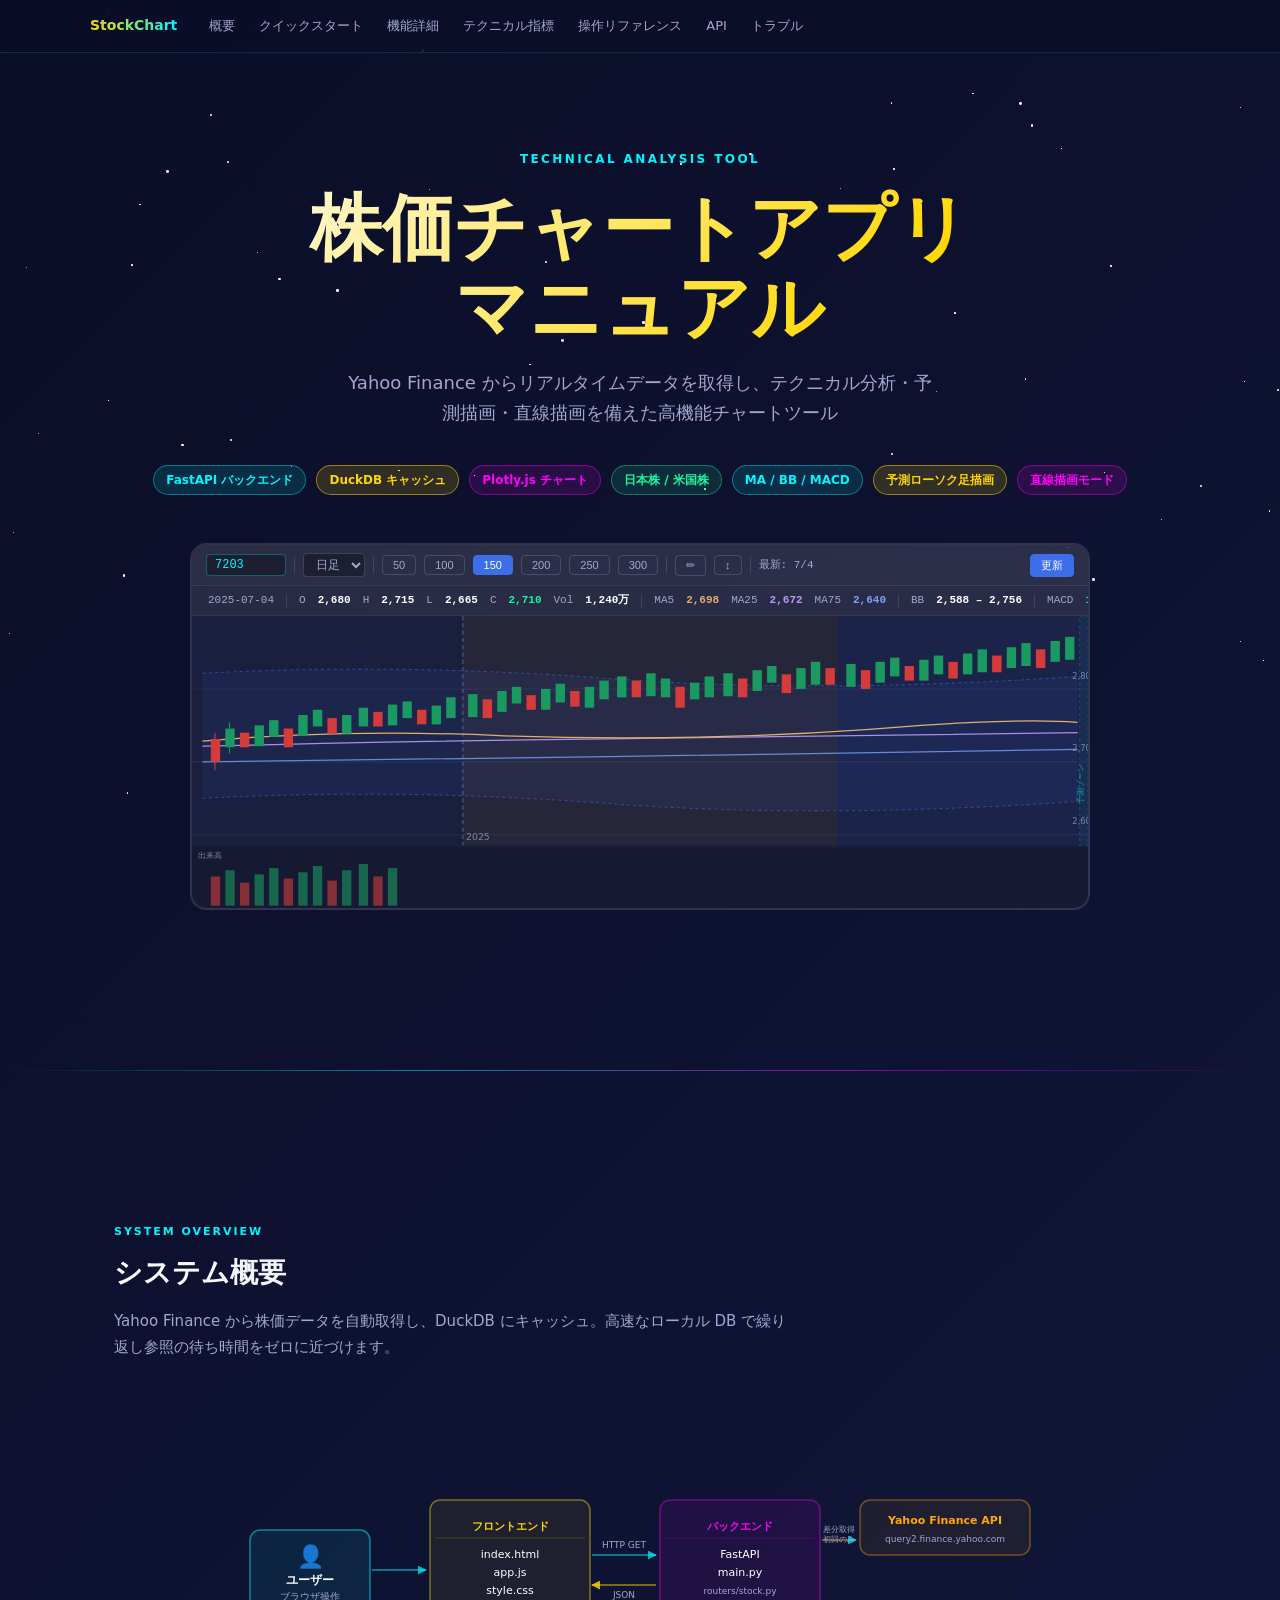
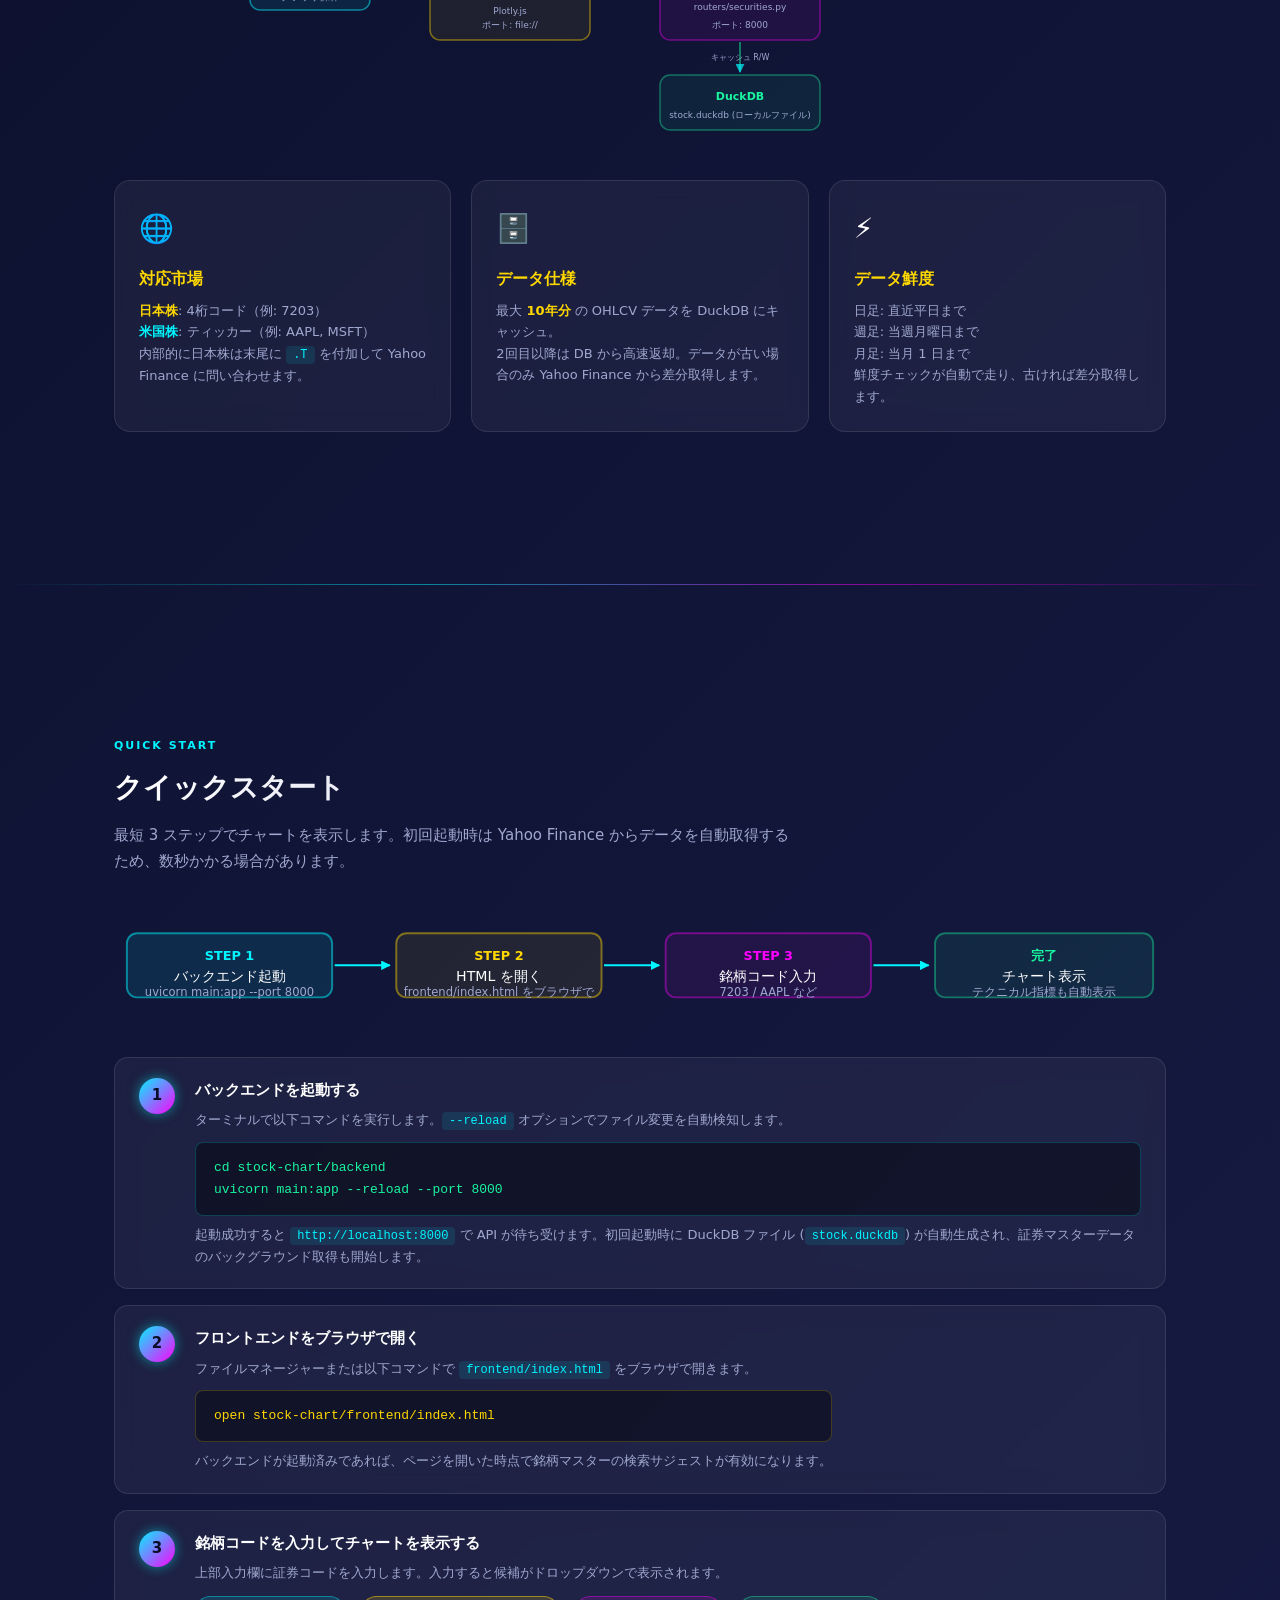
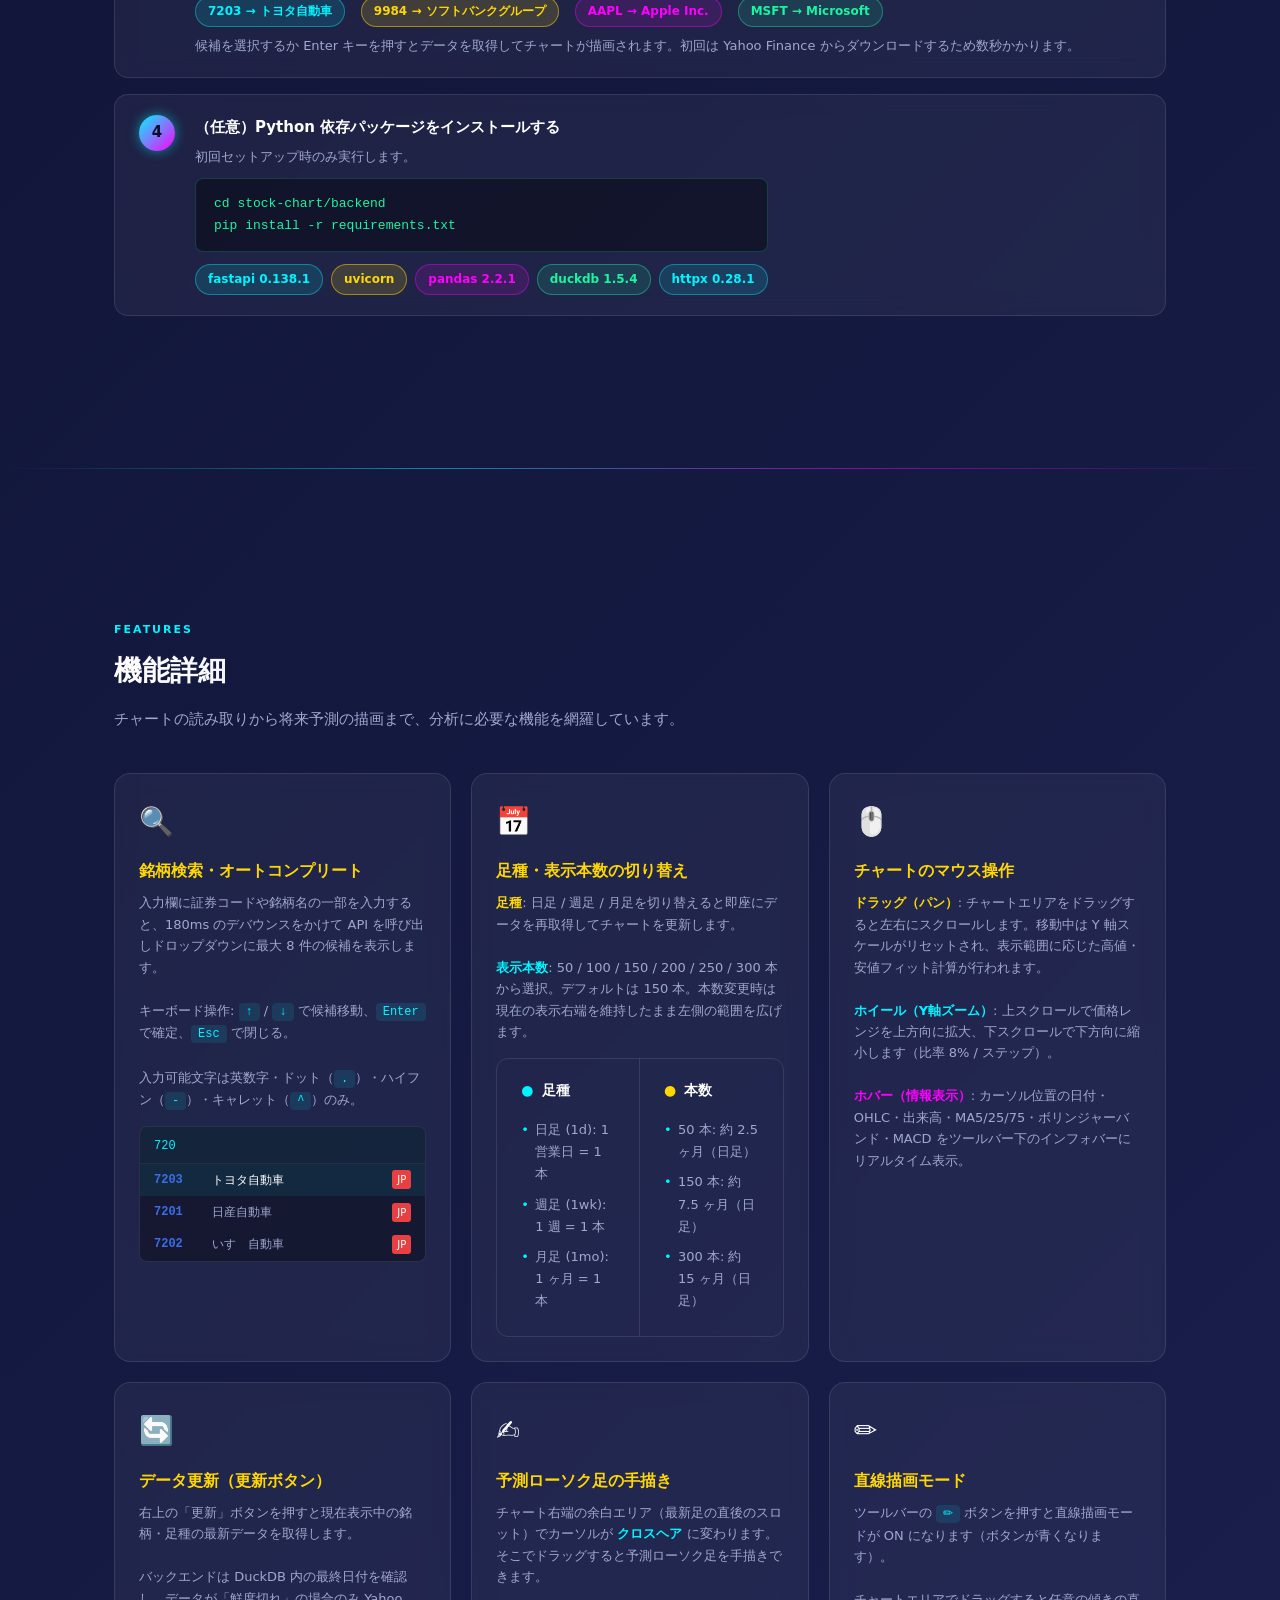
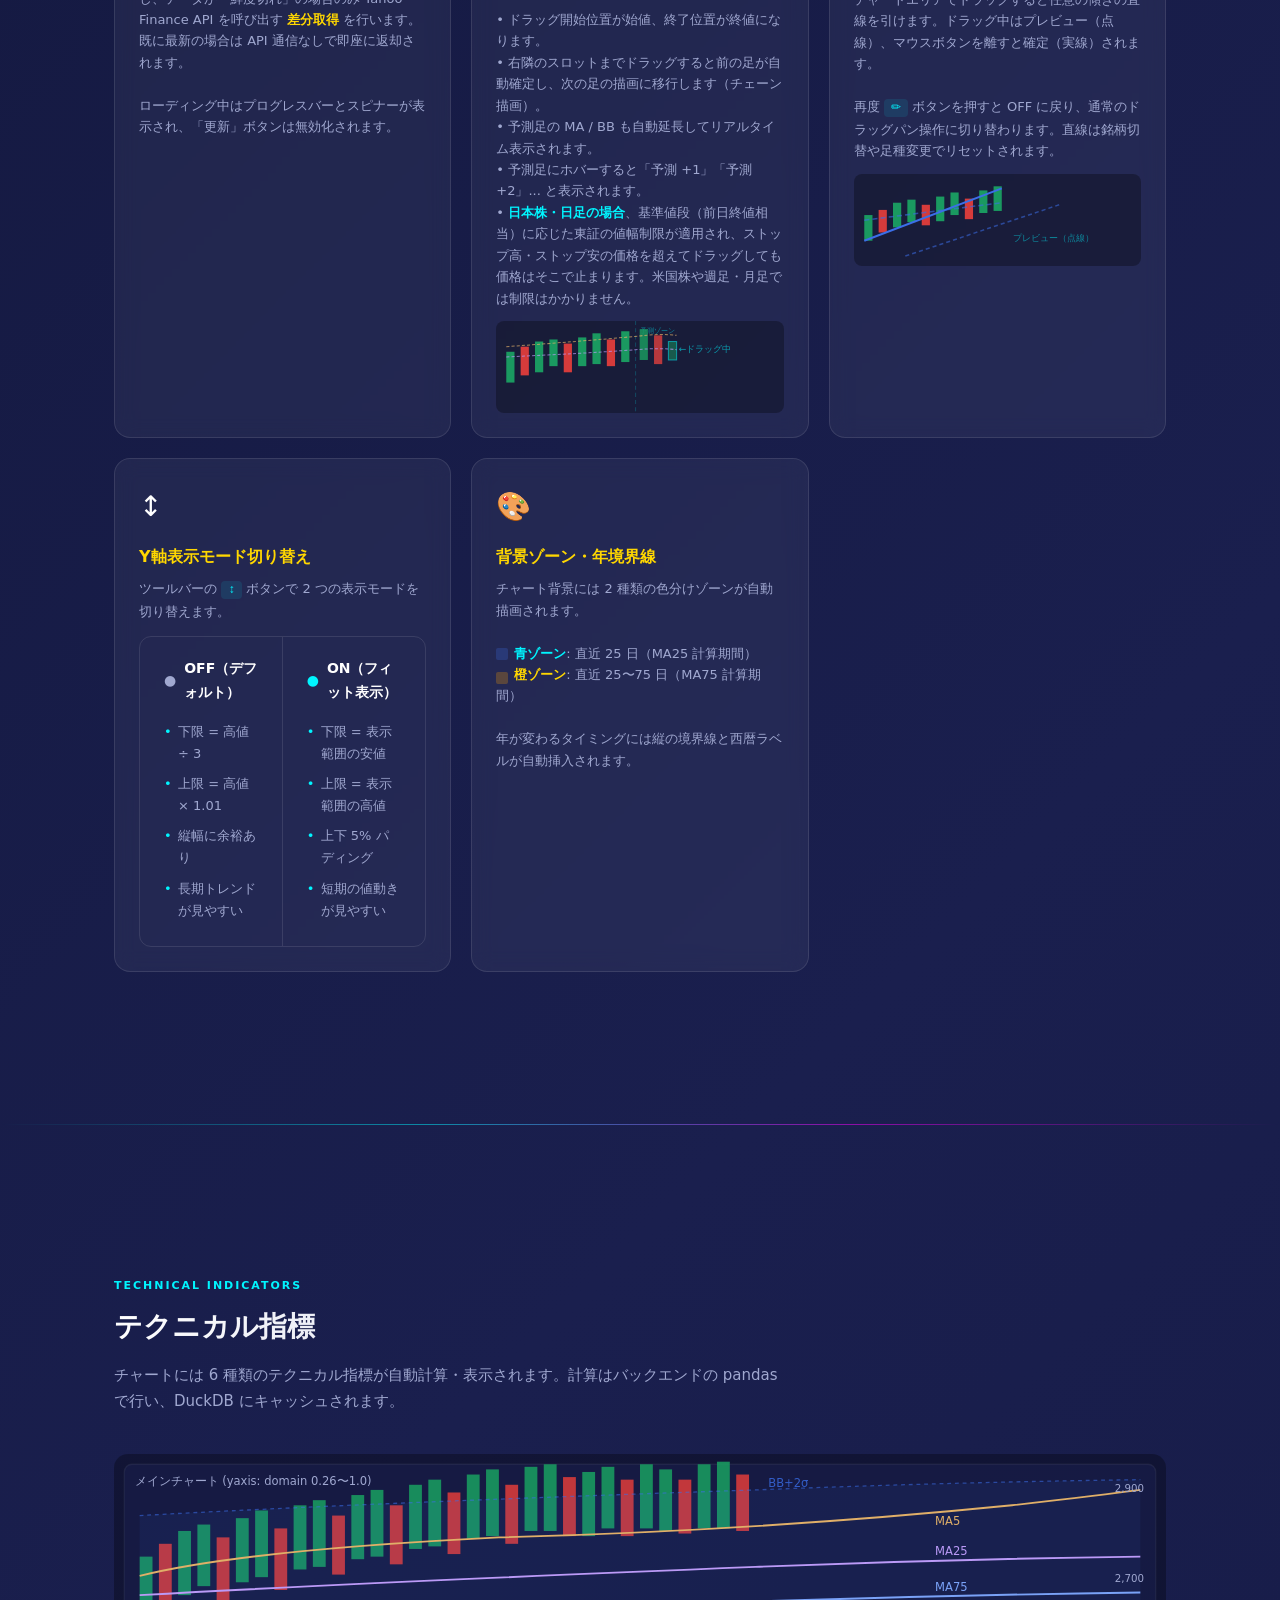
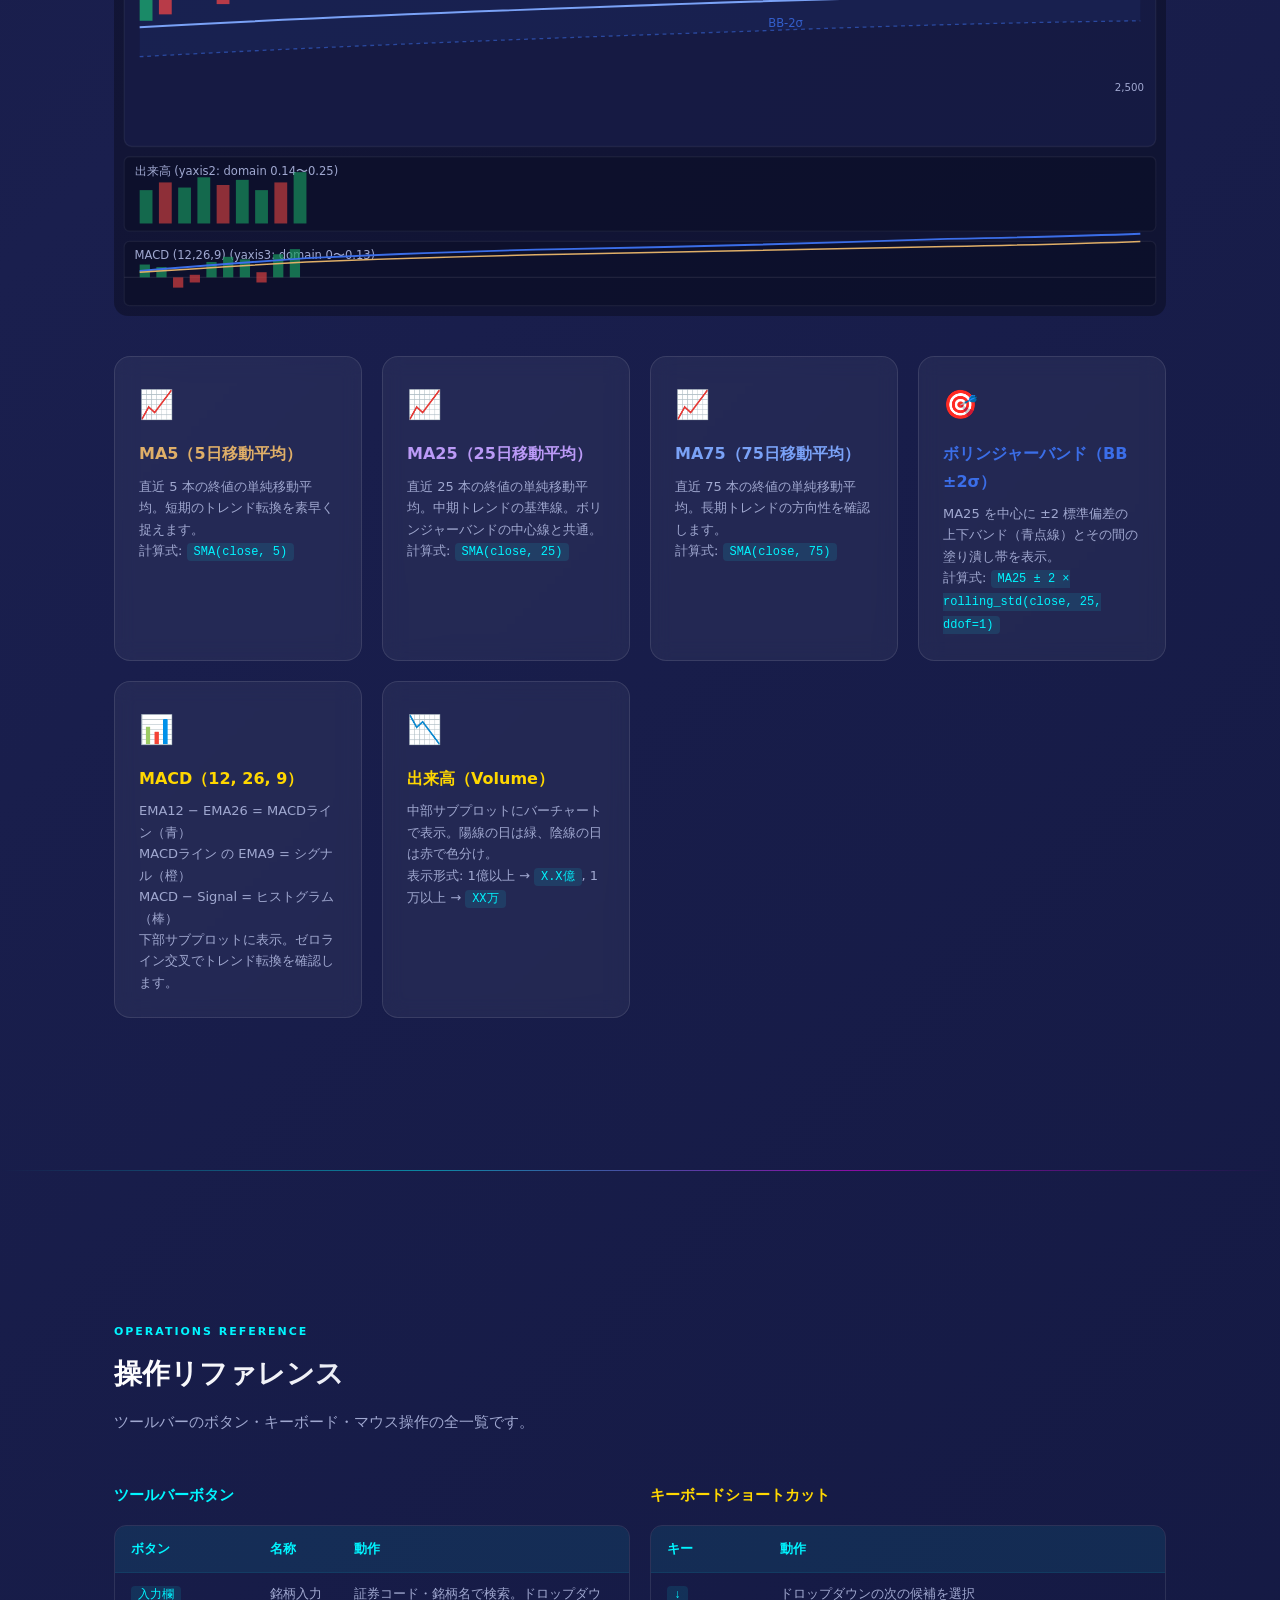
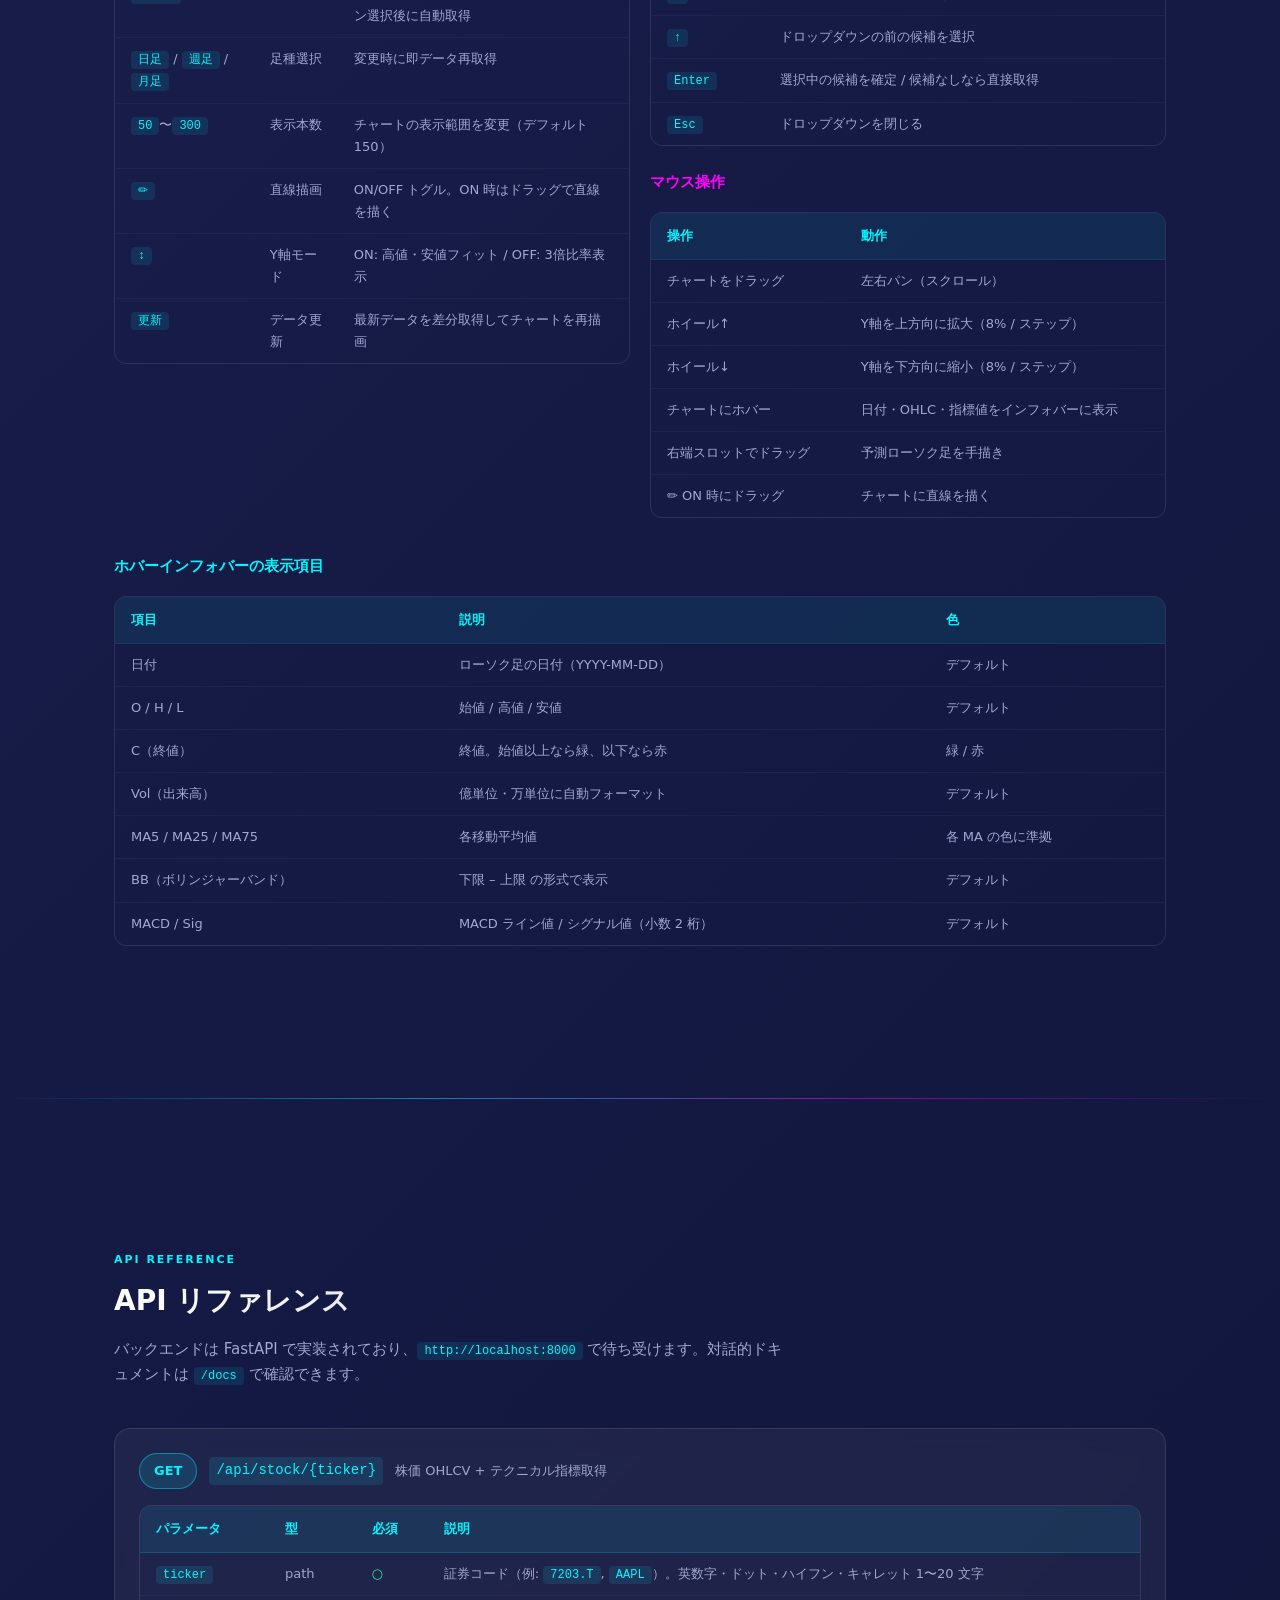
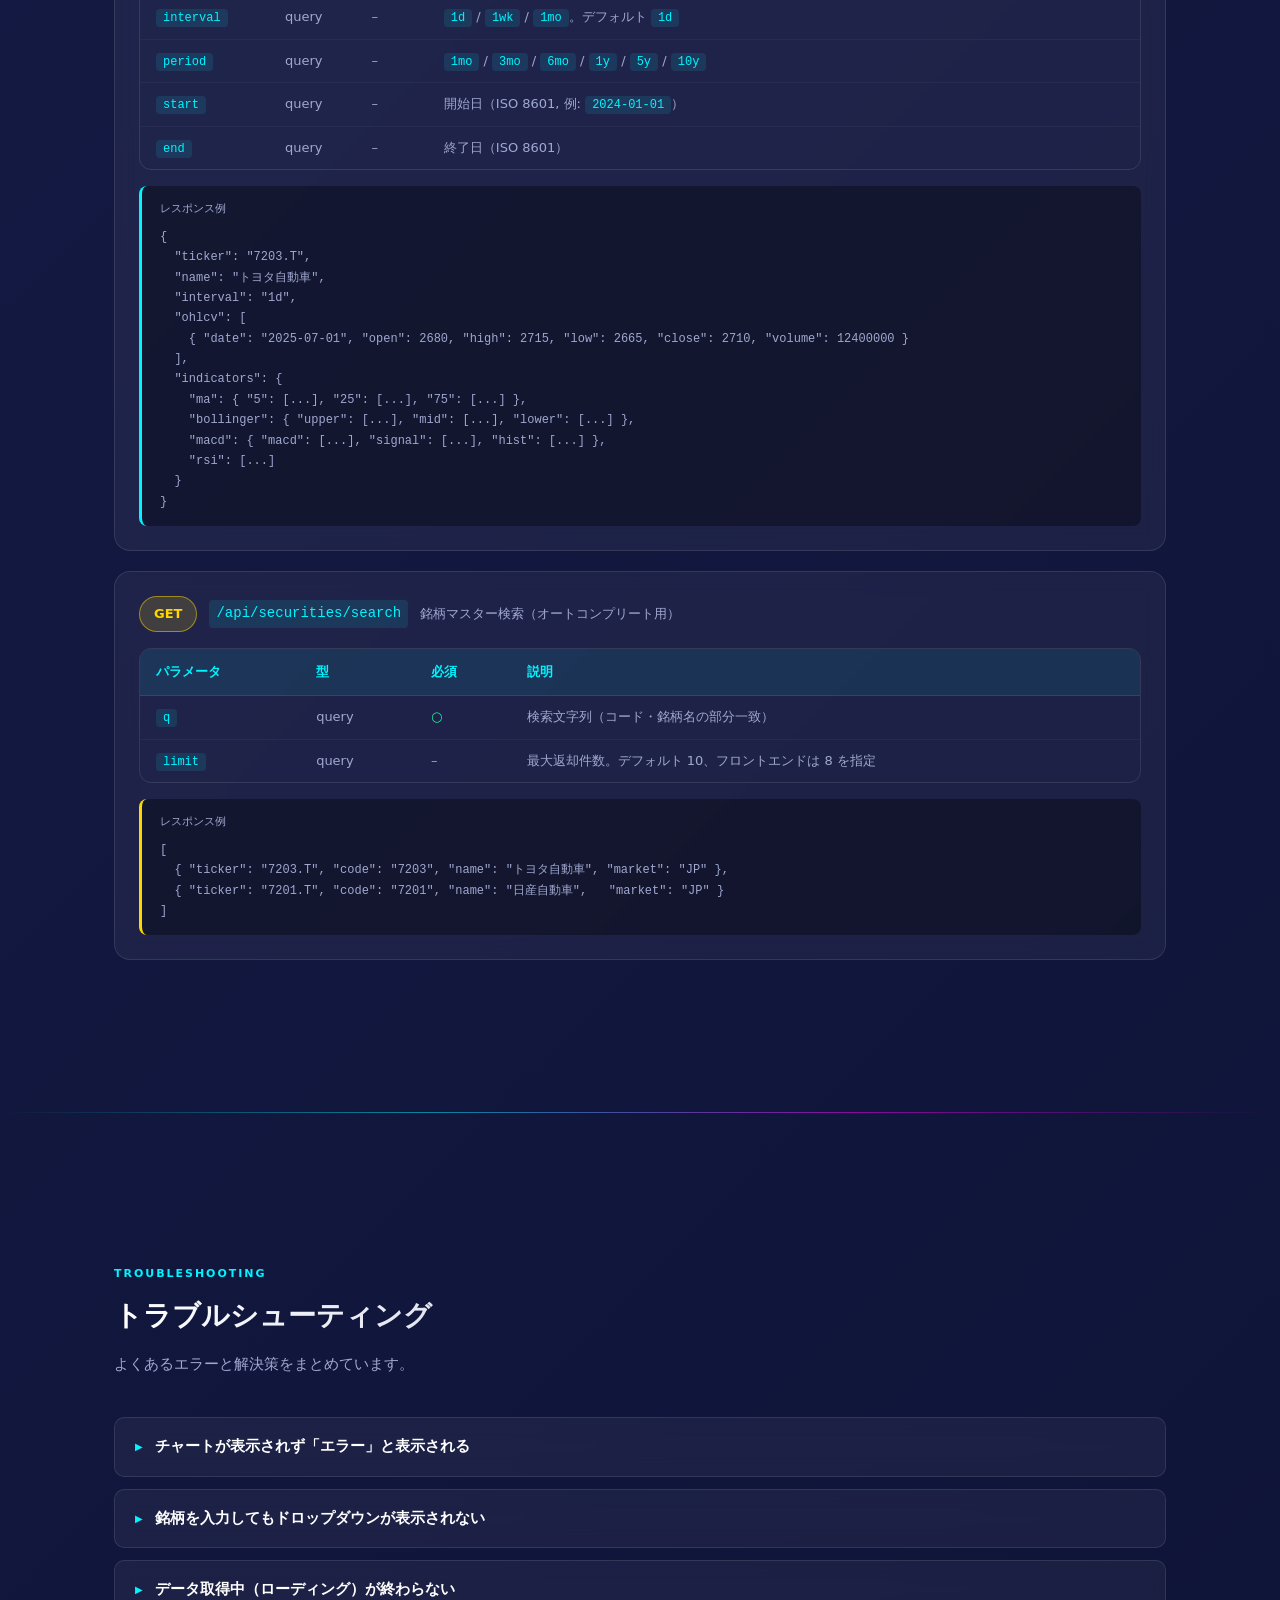
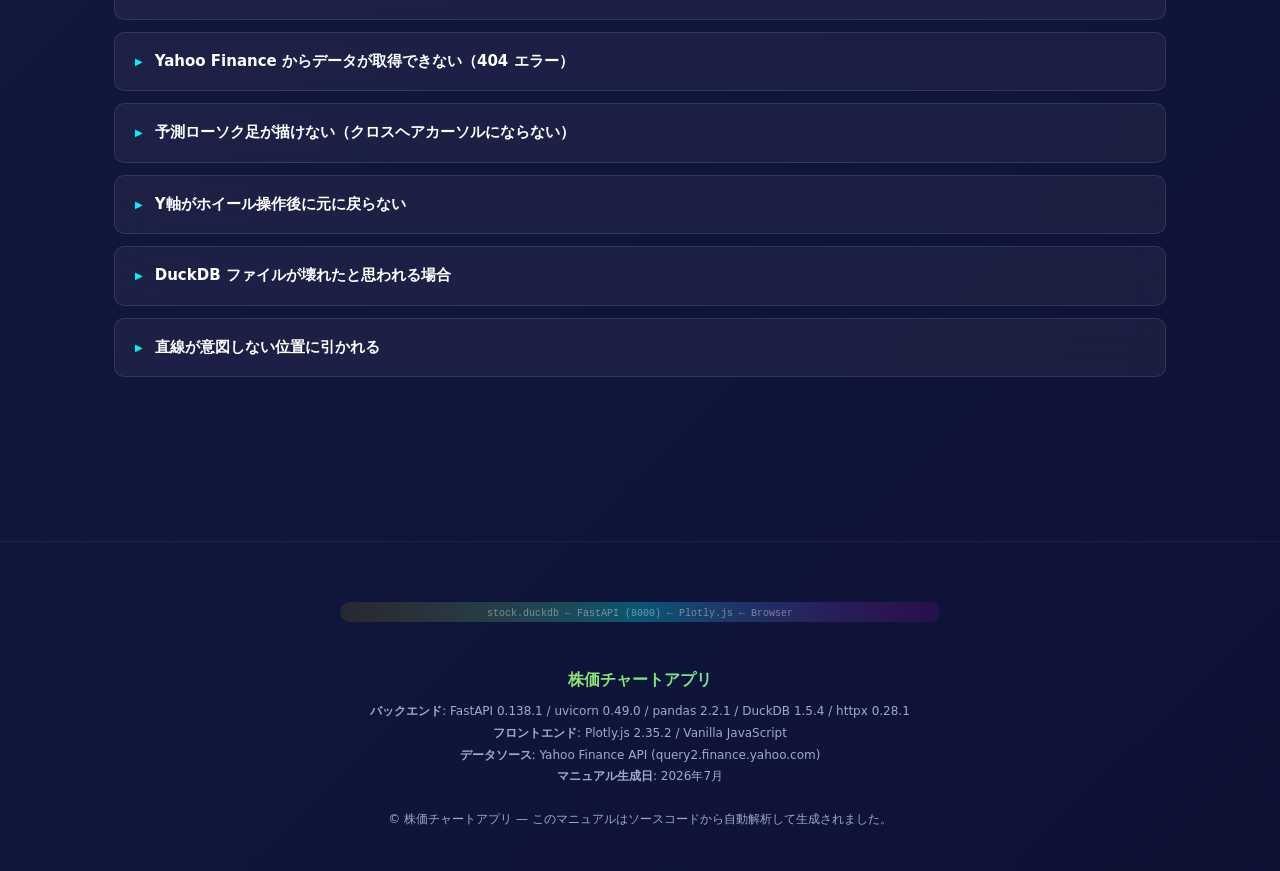
==== commit d9d15ac5: "Add JP stock price-limit clamp to prediction candles, add tech spec, remove stale scratch scripts - " ====
--- a/manual.html
+++ b/manual.html
@@ -1012,7 +1012,8 @@
           • ドラッグ開始位置が始値、終了位置が終値になります。<br>
           • 右隣のスロットまでドラッグすると前の足が自動確定し、次の足の描画に移行します（チェーン描画）。<br>
           • 予測足の MA / BB も自動延長してリアルタイム表示されます。<br>
-          • 予測足にホバーすると「予測 +1」「予測 +2」... と表示されます。
+          • 予測足にホバーすると「予測 +1」「予測 +2」... と表示されます。<br>
+          • <strong class="cyan">日本株・日足の場合</strong>、基準値段（前日終値相当）に応じた東証の値幅制限が適用され、ストップ高・ストップ安の価格を超えてドラッグしても価格はそこで止まります。米国株や週足・月足では制限はかかりません。
         </div>
         <!-- Prediction mock SVG -->
         <svg viewBox="0 0 280 90" style="width:100%;display:block;margin-top:12px;border-radius:8px;background:rgba(0,0,0,0.3)">
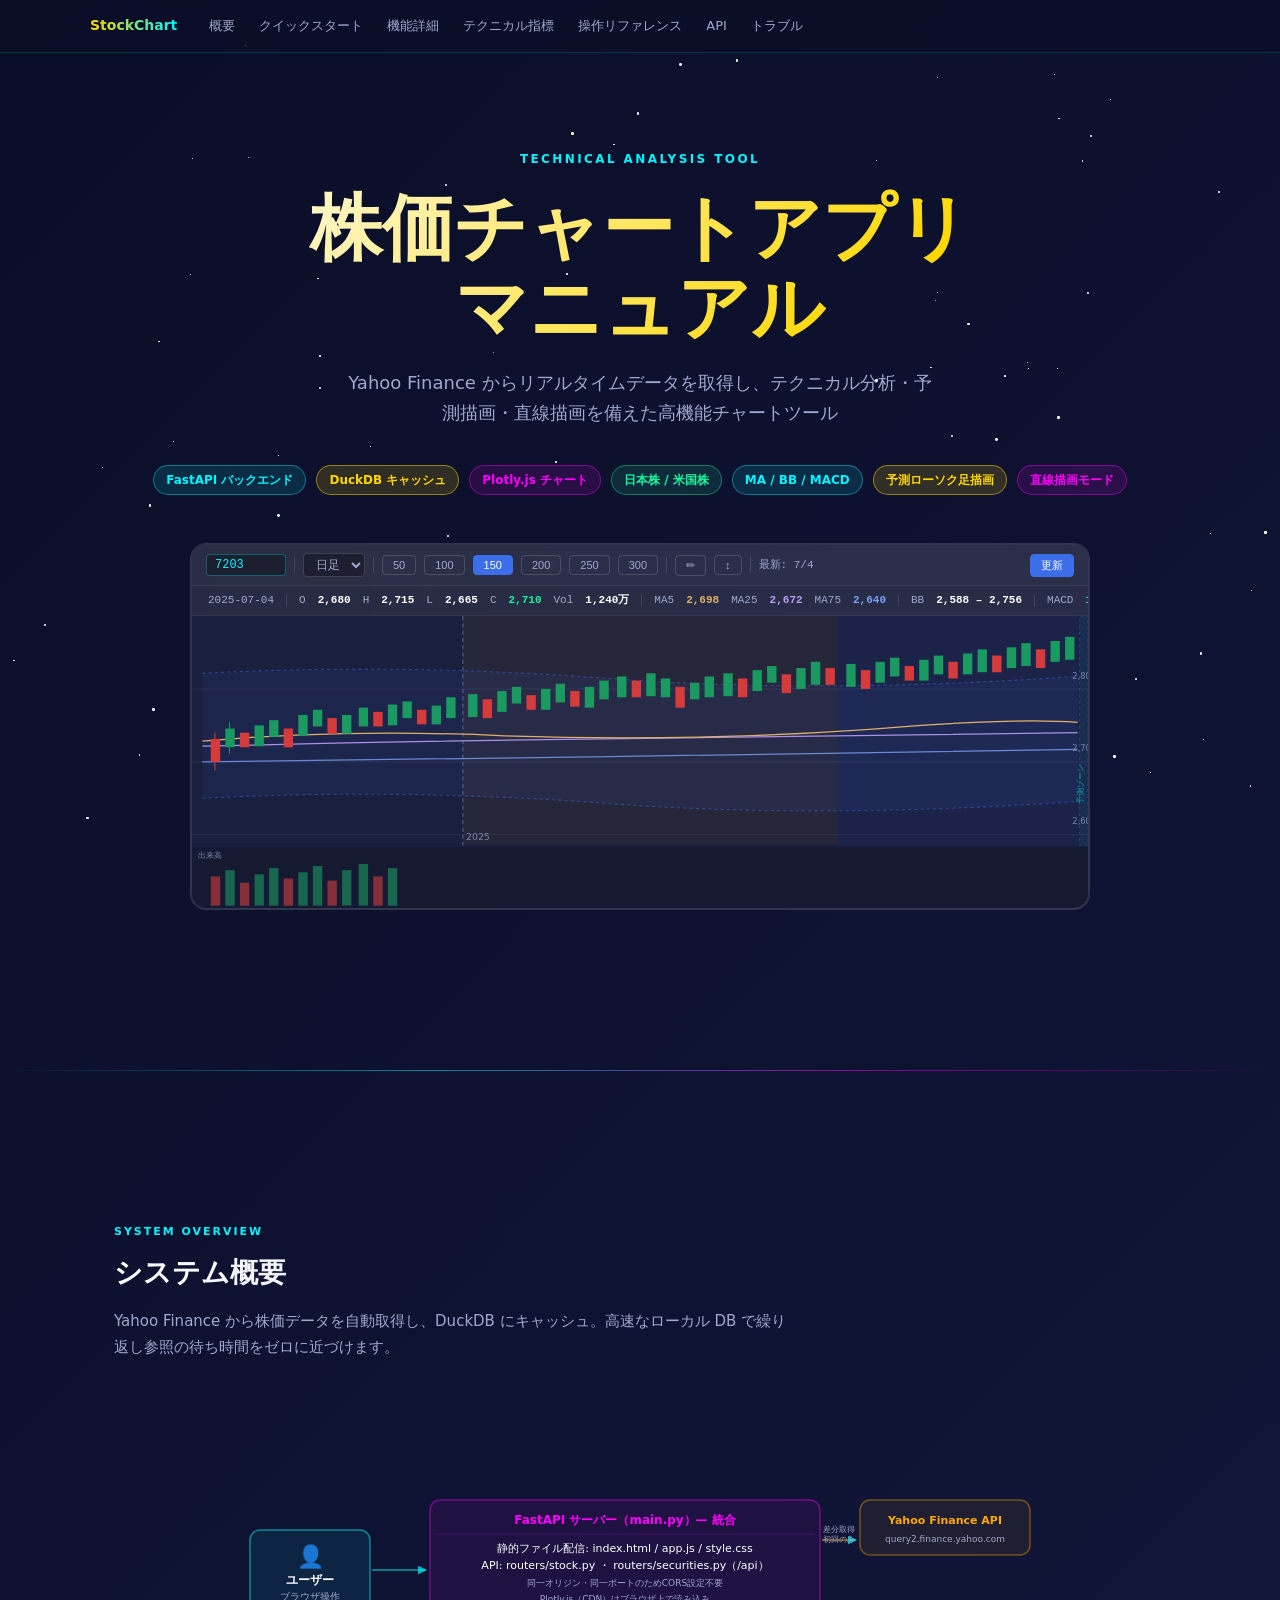
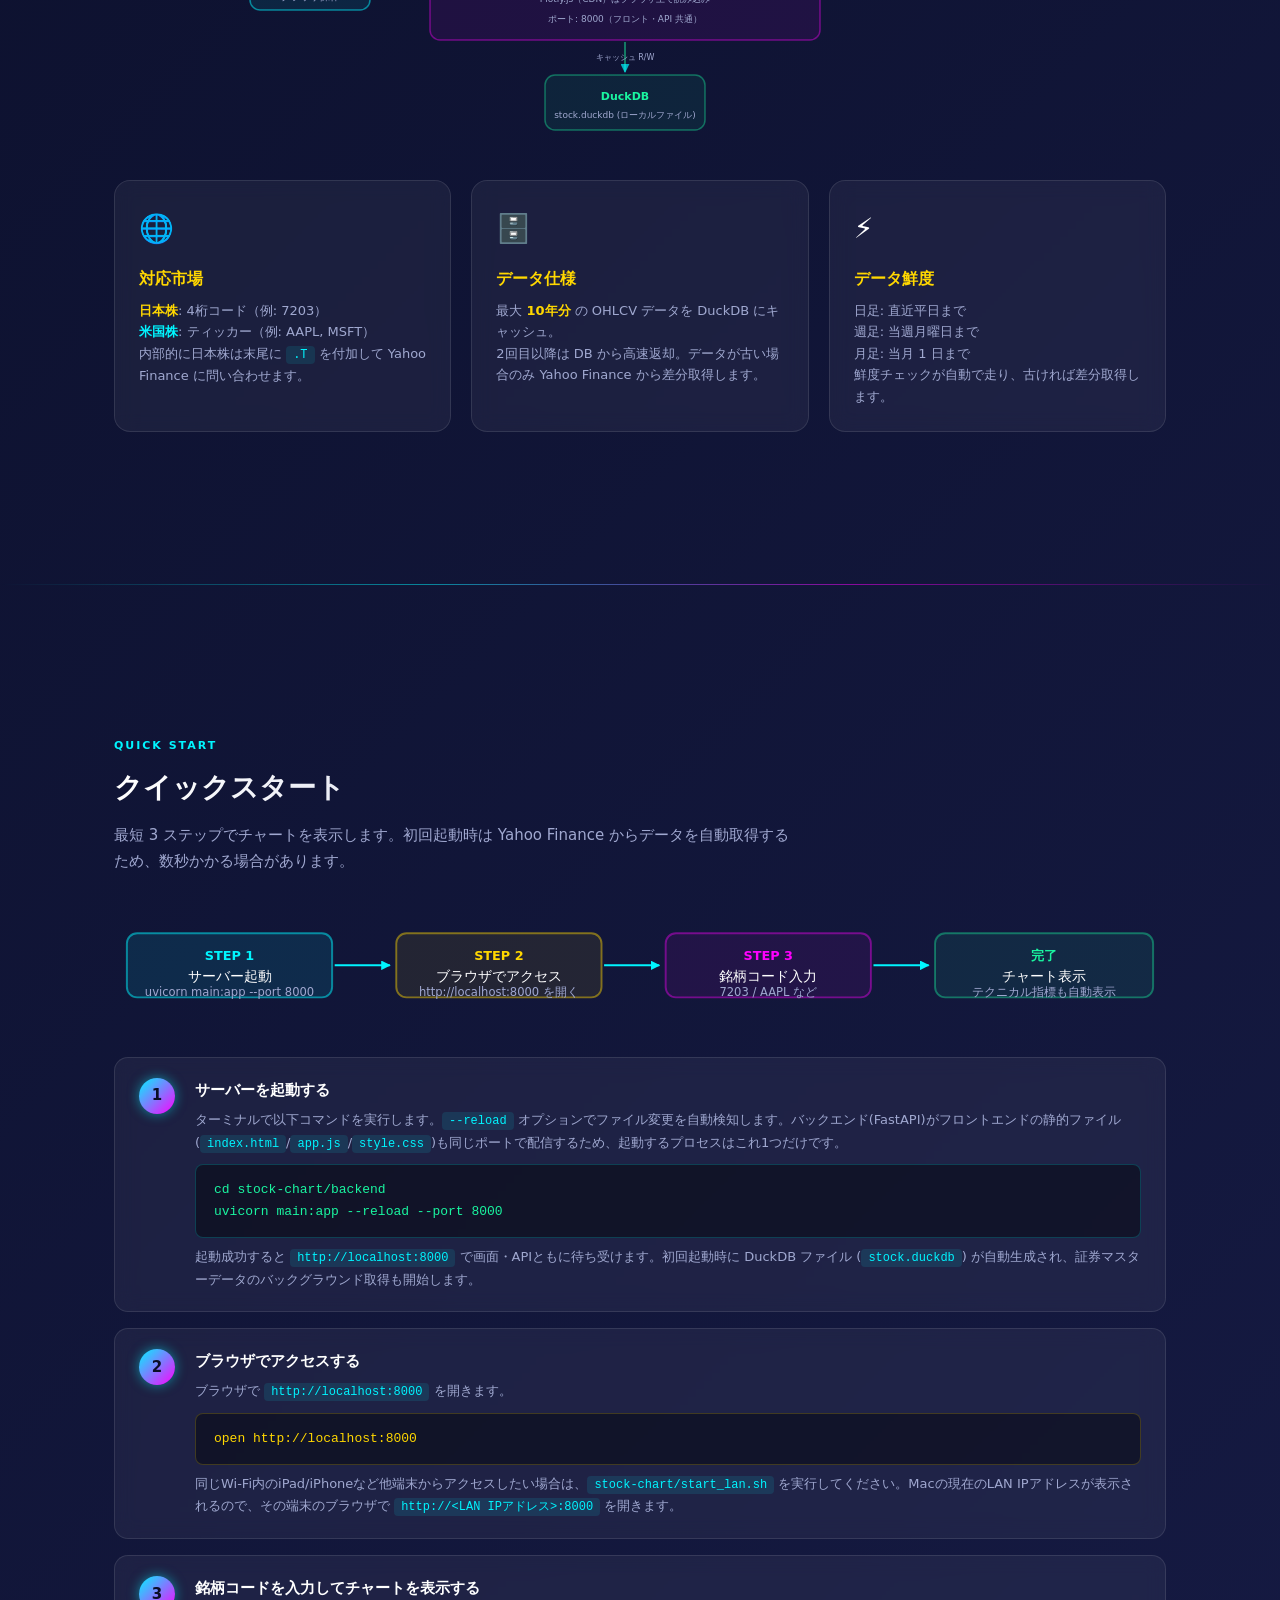
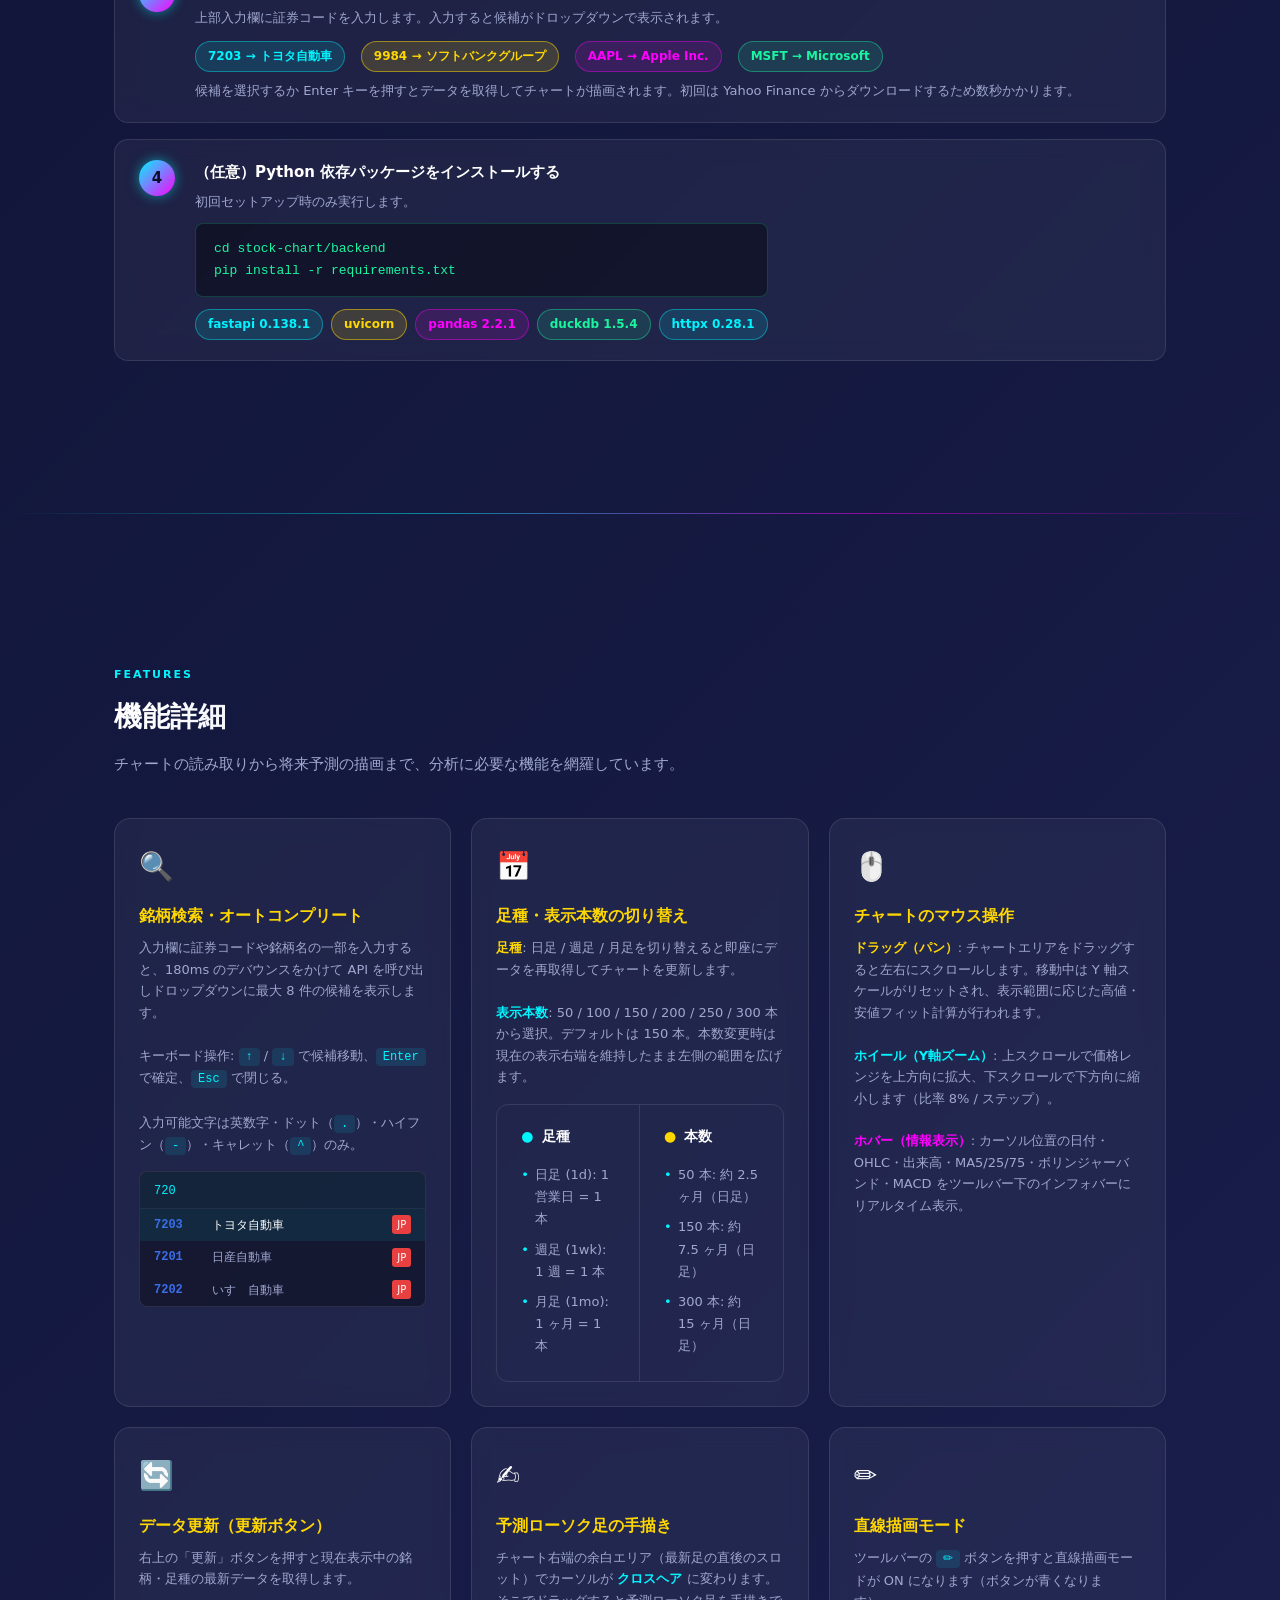
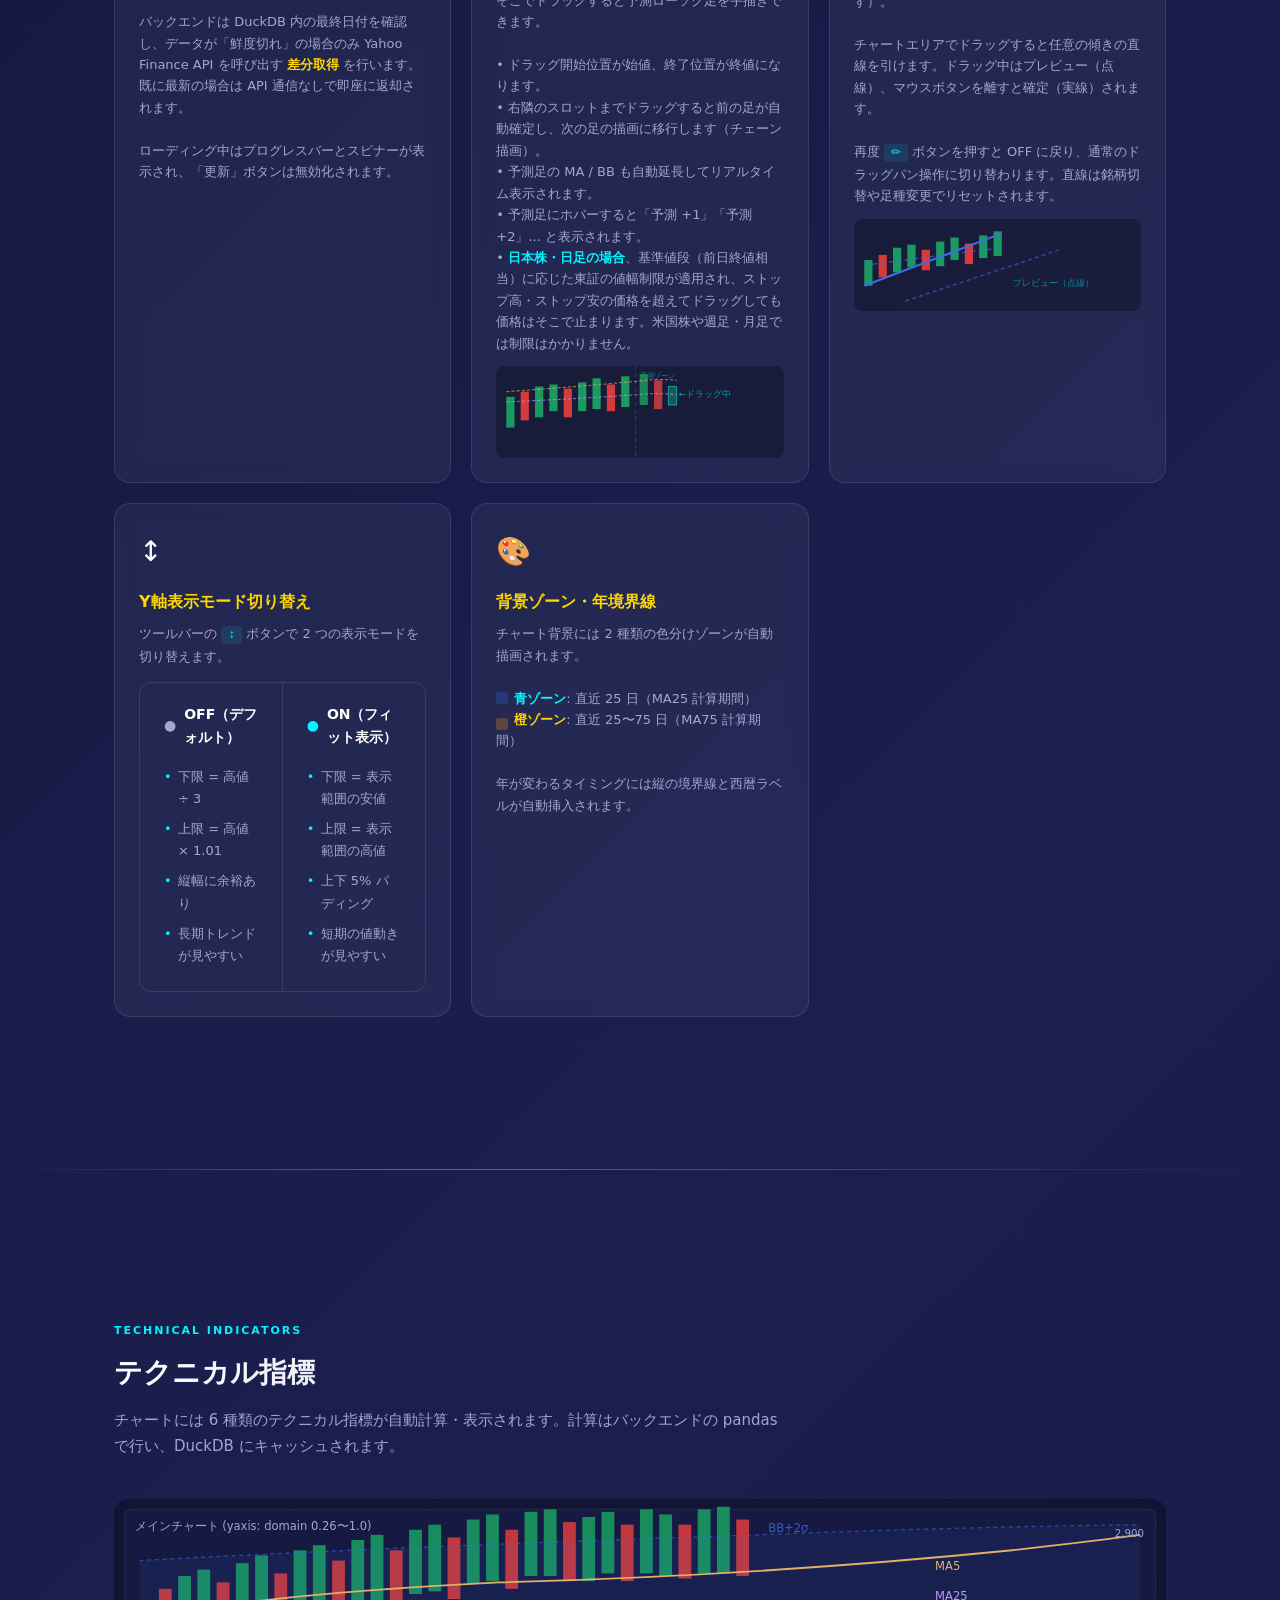
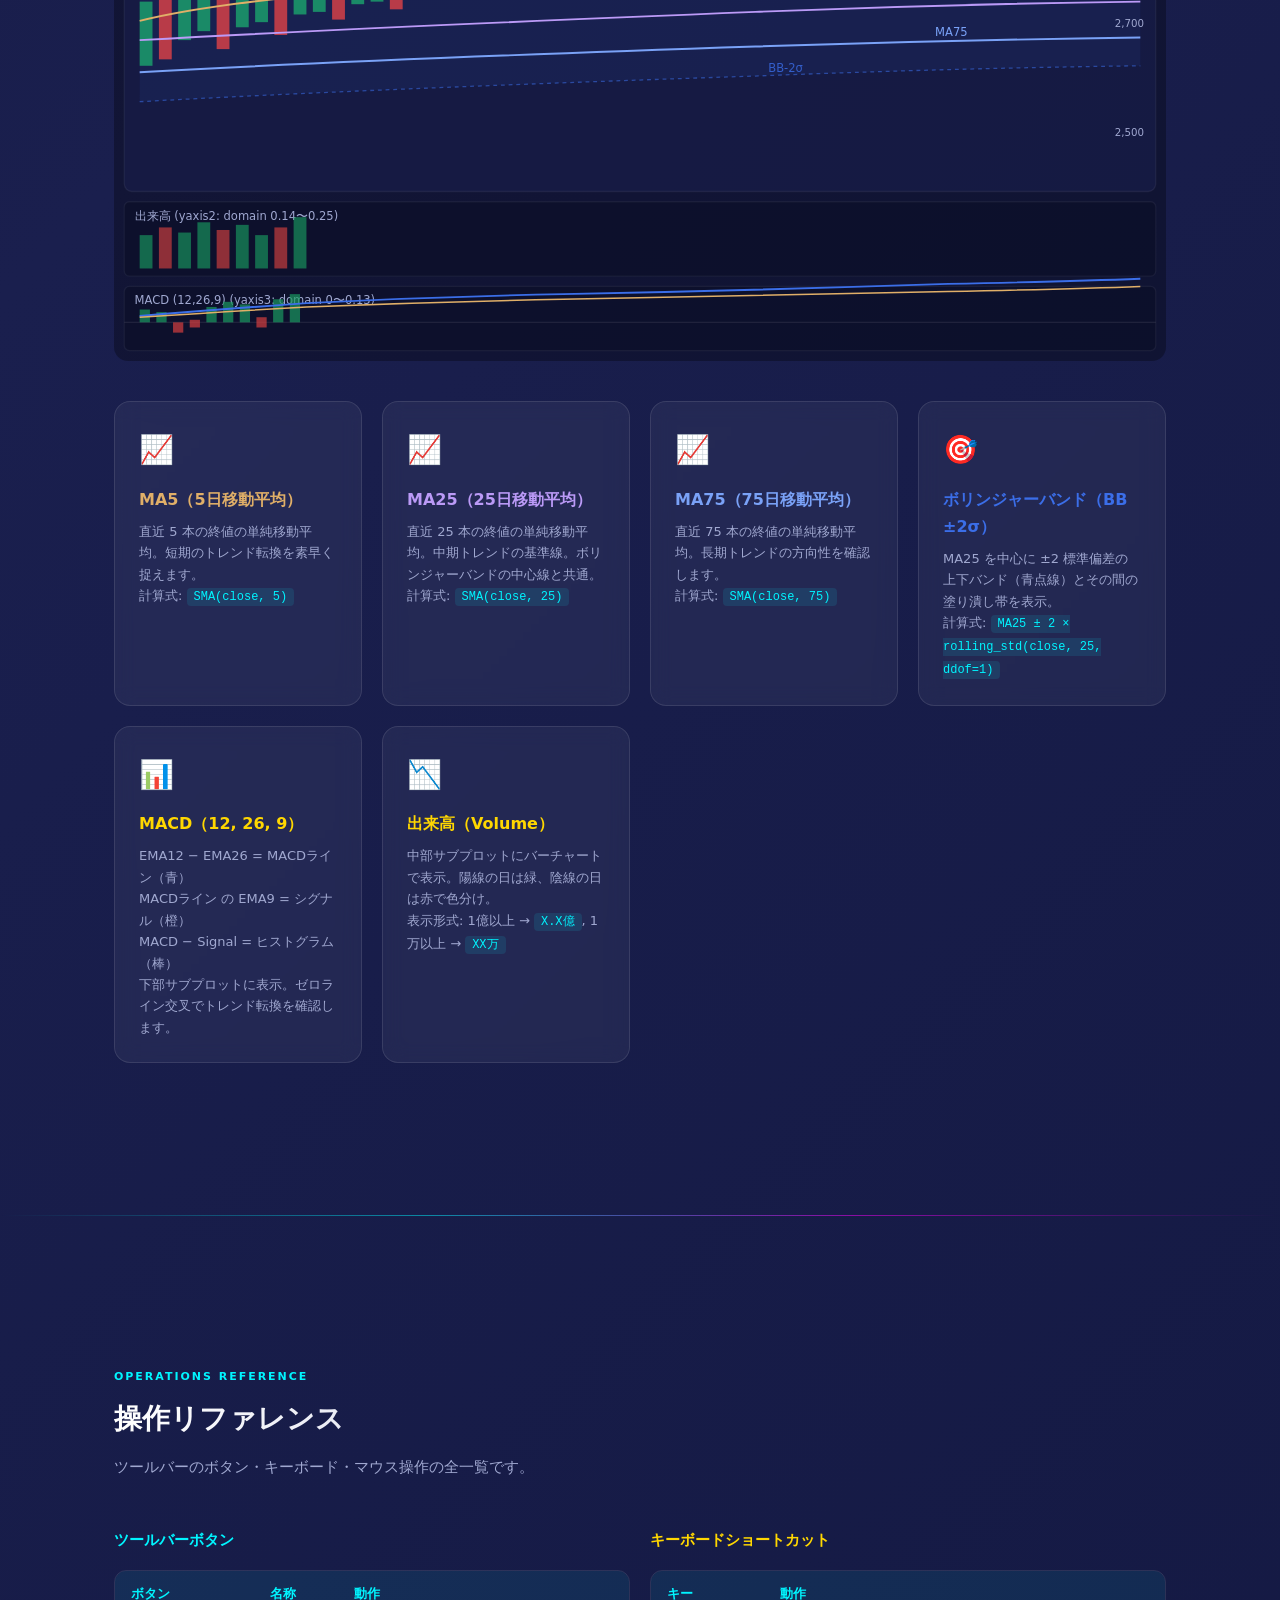
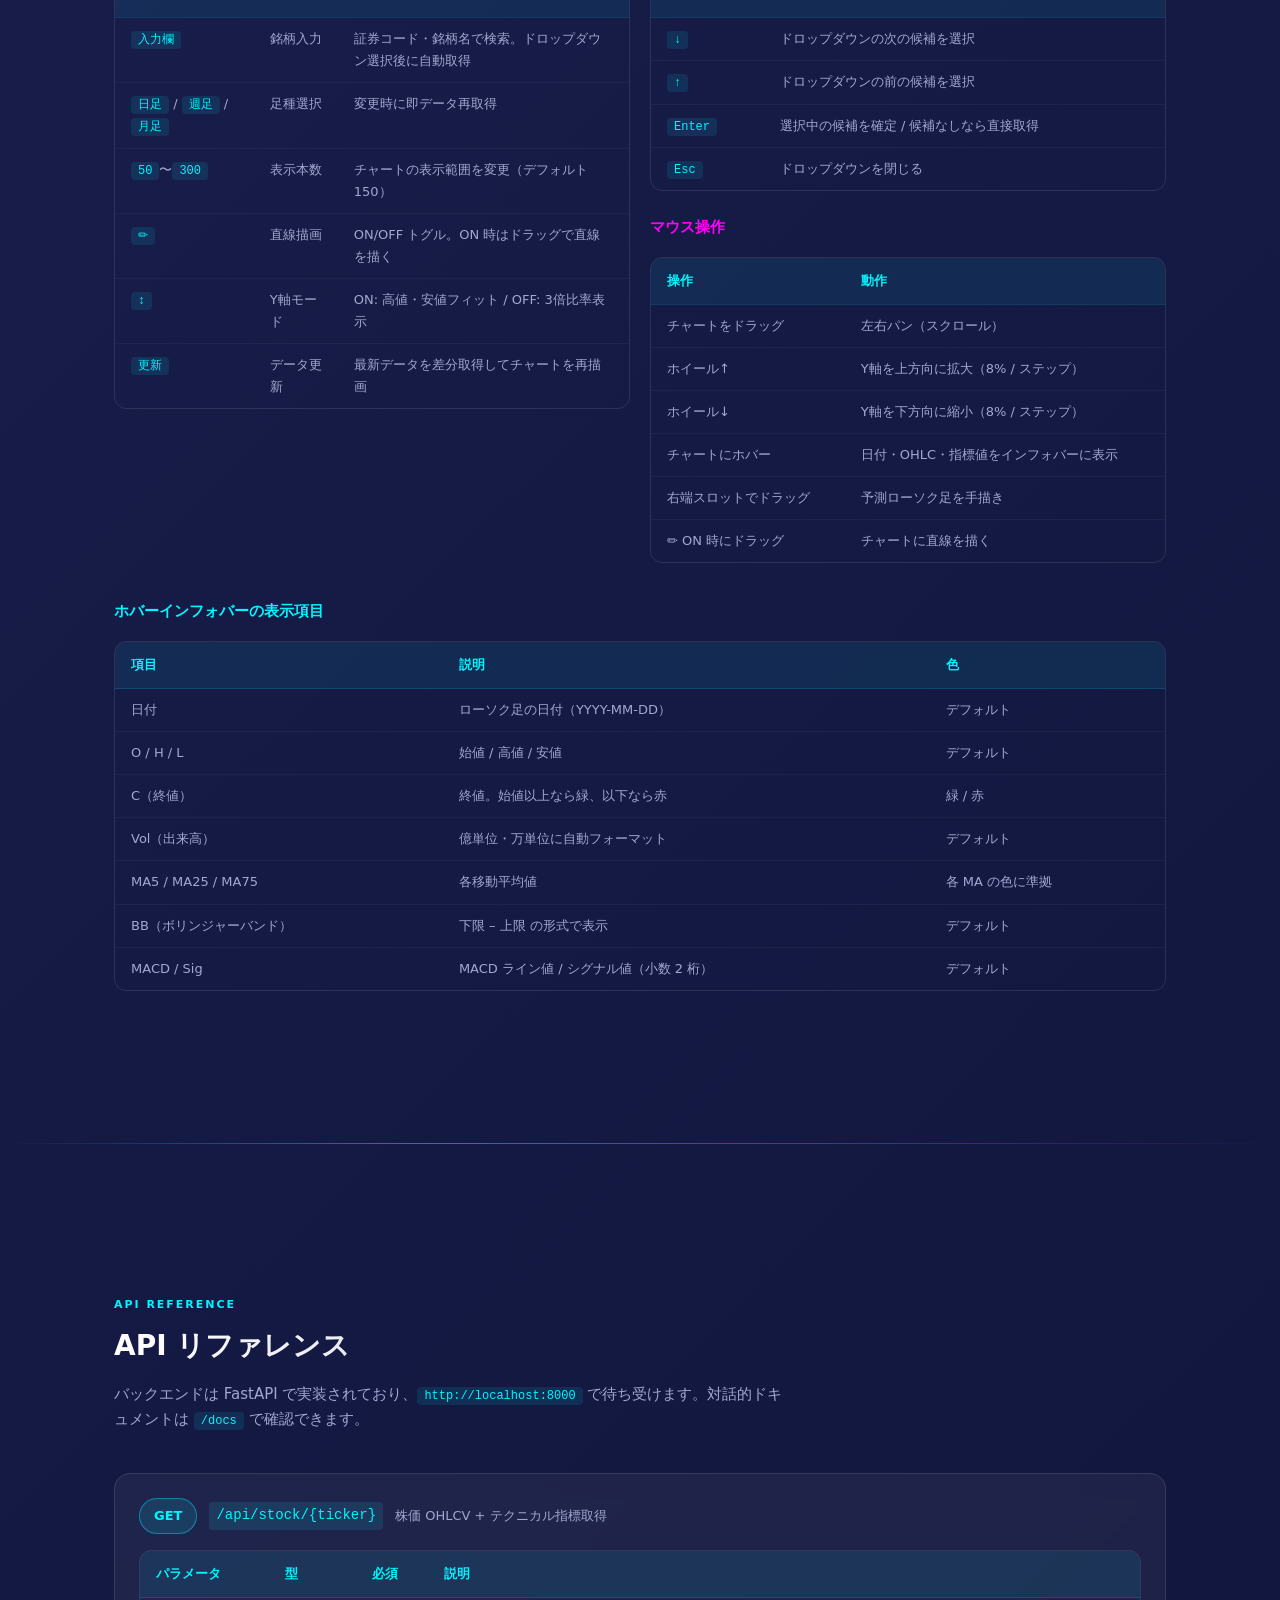
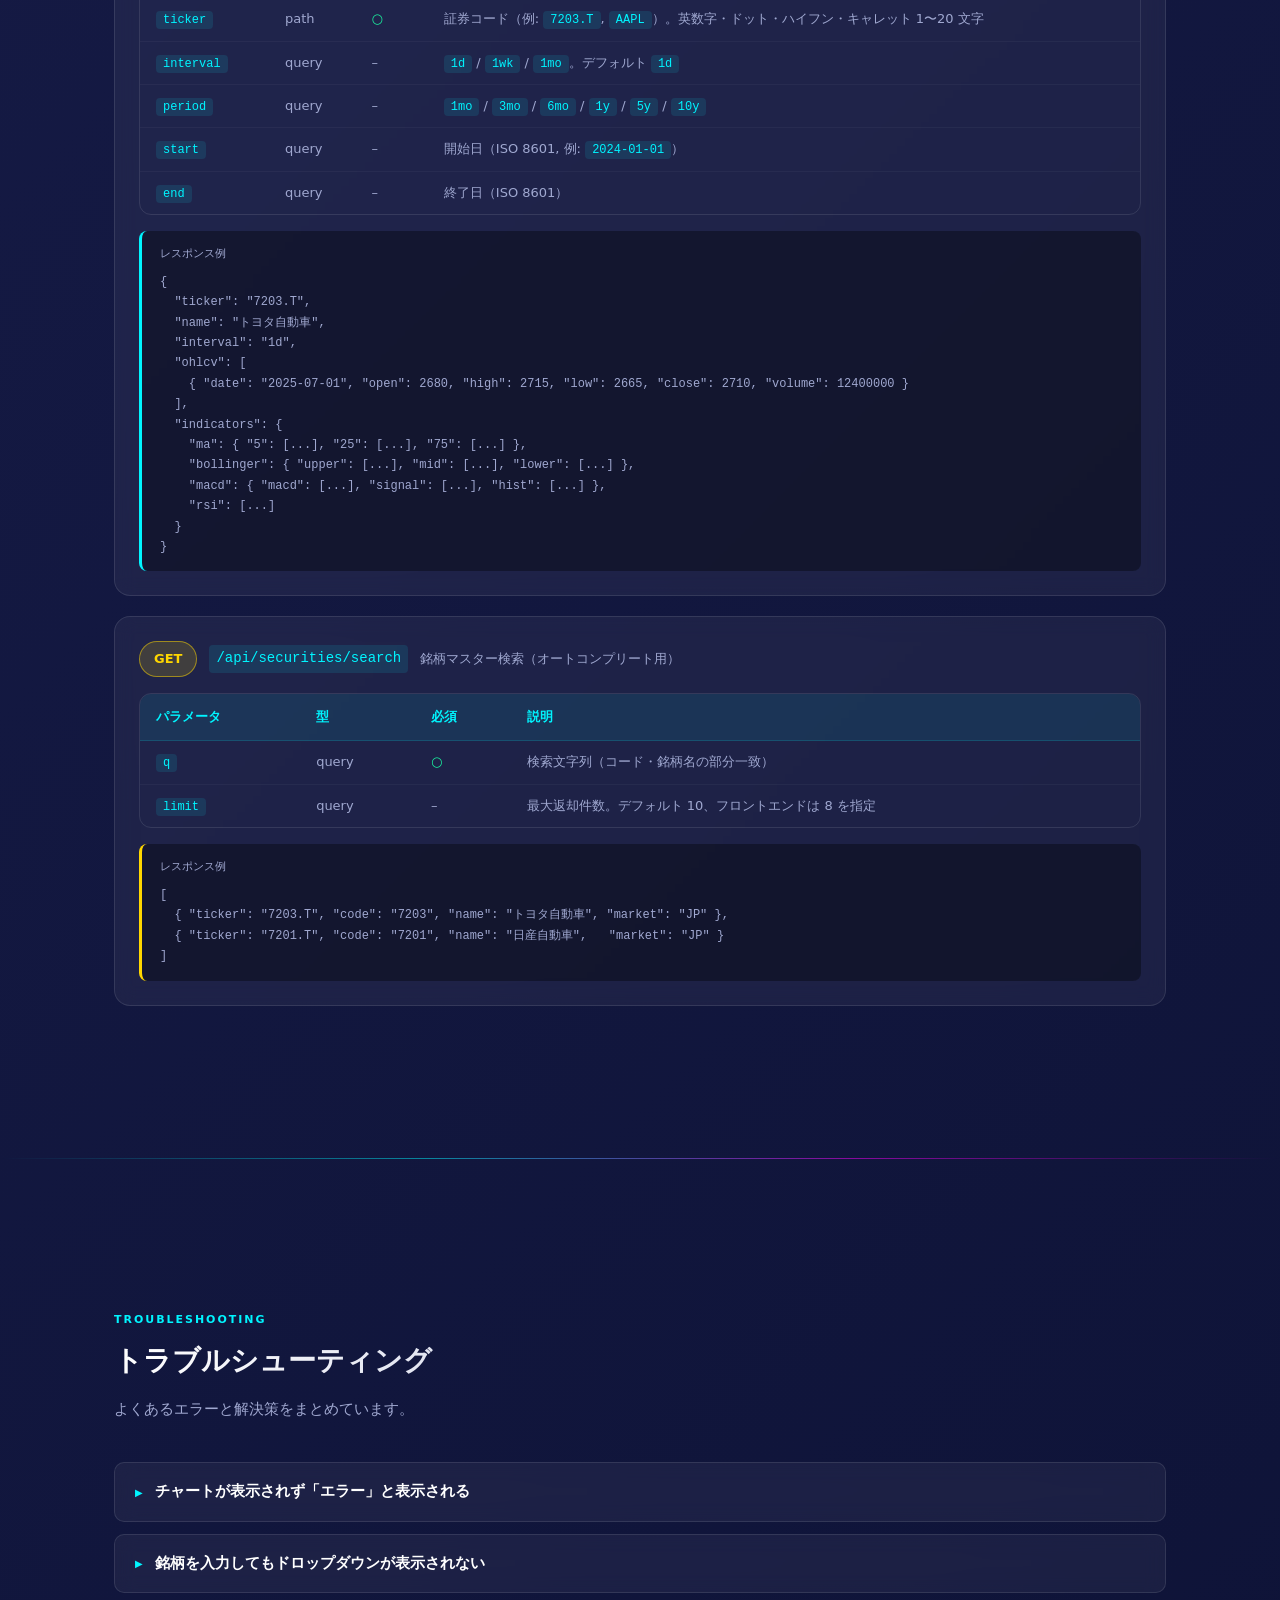
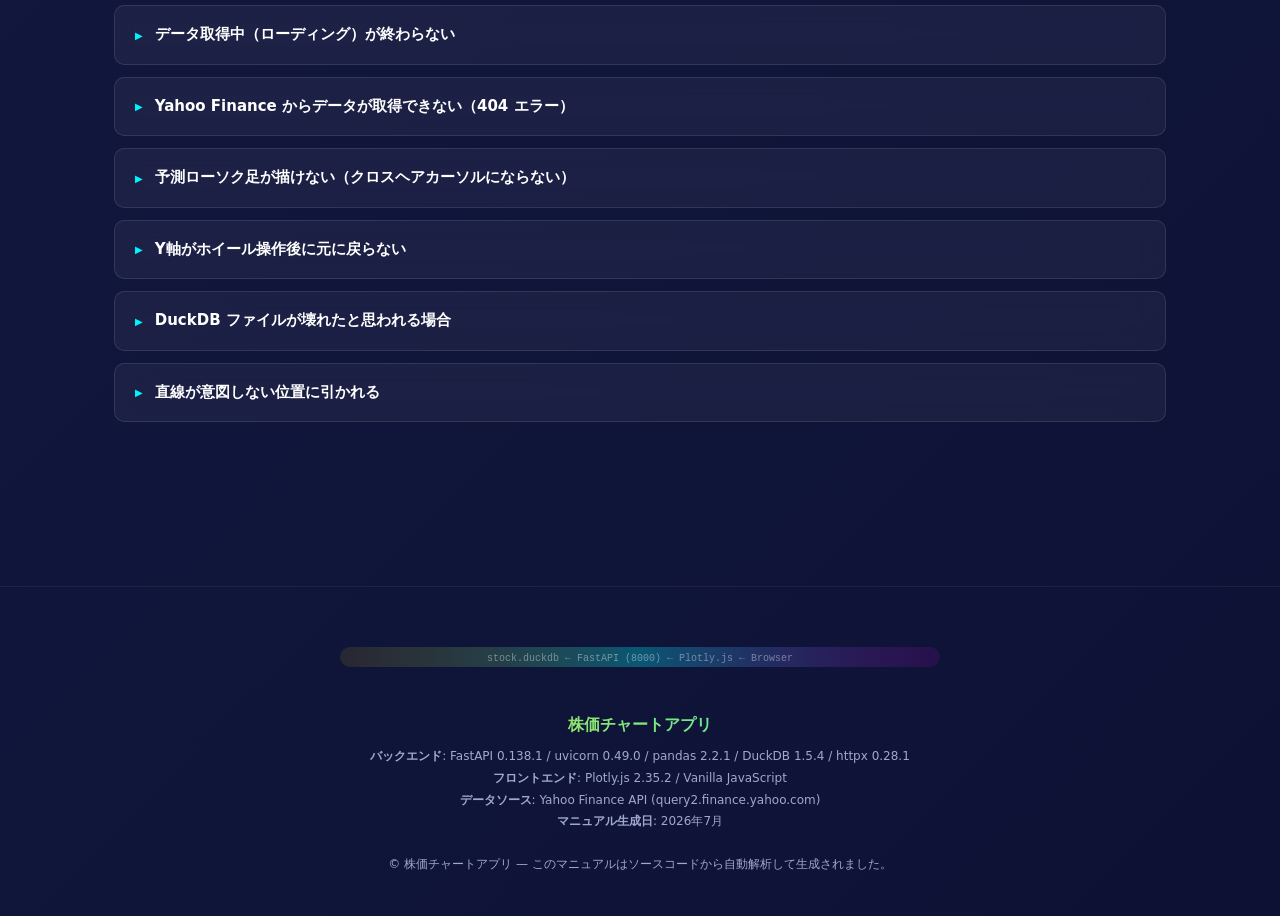
==== commit 8aec0b67: "frontホスティング" ====
--- a/manual.html
+++ b/manual.html
@@ -716,55 +716,39 @@
         <text x="80" y="184" text-anchor="middle" fill="#fff" font-size="12" font-weight="700">ユーザー</text>
         <text x="80" y="200" text-anchor="middle" fill="#a0a8d0" font-size="10">ブラウザ操作</text>
 
-        <!-- Frontend -->
-        <rect x="200" y="100" width="160" height="140" rx="10" fill="rgba(255,215,0,0.07)" stroke="rgba(255,215,0,0.45)" stroke-width="1.5"/>
-        <text x="280" y="130" text-anchor="middle" fill="#ffd700" font-size="11" font-weight="700">フロントエンド</text>
-        <line x1="205" y1="138" x2="355" y2="138" stroke="rgba(255,215,0,0.2)" stroke-width="1"/>
-        <text x="280" y="158" text-anchor="middle" fill="#fff" font-size="11">index.html</text>
-        <text x="280" y="176" text-anchor="middle" fill="#fff" font-size="11">app.js</text>
-        <text x="280" y="194" text-anchor="middle" fill="#fff" font-size="11">style.css</text>
-        <text x="280" y="214" text-anchor="middle" fill="#a0a8d0" font-size="9">Plotly.js</text>
-        <text x="280" y="228" text-anchor="middle" fill="#a0a8d0" font-size="9">ポート: file://</text>
-
-        <!-- Arrow: User → FE -->
+        <!-- Arrow: User → Server -->
         <line x1="142" y1="170" x2="196" y2="170" stroke="rgba(0,245,255,0.6)" stroke-width="1.5" marker-end="url(#arrow)"/>
 
-        <!-- Backend -->
-        <rect x="430" y="100" width="160" height="140" rx="10" fill="rgba(255,0,255,0.07)" stroke="rgba(255,0,255,0.4)" stroke-width="1.5"/>
-        <text x="510" y="130" text-anchor="middle" fill="#ff00ff" font-size="11" font-weight="700">バックエンド</text>
-        <line x1="435" y1="138" x2="585" y2="138" stroke="rgba(255,0,255,0.2)" stroke-width="1"/>
-        <text x="510" y="158" text-anchor="middle" fill="#fff" font-size="11">FastAPI</text>
-        <text x="510" y="176" text-anchor="middle" fill="#fff" font-size="11">main.py</text>
-        <text x="510" y="194" text-anchor="middle" fill="#a0a8d0" font-size="9">routers/stock.py</text>
-        <text x="510" y="210" text-anchor="middle" fill="#a0a8d0" font-size="9">routers/securities.py</text>
-        <text x="510" y="228" text-anchor="middle" fill="#a0a8d0" font-size="9">ポート: 8000</text>
-
-        <!-- Arrow: FE → BE -->
-        <line x1="362" y1="155" x2="426" y2="155" stroke="rgba(0,245,255,0.6)" stroke-width="1.5" marker-end="url(#arrow)"/>
-        <text x="394" y="148" text-anchor="middle" fill="#a0a8d0" font-size="9">HTTP GET</text>
-        <line x1="426" y1="185" x2="362" y2="185" stroke="rgba(255,215,0,0.6)" stroke-width="1.5" marker-end="url(#arrow-gold)"/>
-        <text x="394" y="198" text-anchor="middle" fill="#a0a8d0" font-size="9">JSON</text>
+        <!-- Integrated Server (frontend + backend) -->
+        <rect x="200" y="100" width="390" height="140" rx="10" fill="rgba(255,0,255,0.07)" stroke="rgba(255,0,255,0.4)" stroke-width="1.5"/>
+        <text x="395" y="124" text-anchor="middle" fill="#ff00ff" font-size="12" font-weight="700">FastAPI サーバー（main.py）— 統合</text>
+        <line x1="205" y1="134" x2="585" y2="134" stroke="rgba(255,0,255,0.2)" stroke-width="1"/>
+        <text x="395" y="152" text-anchor="middle" fill="#fff" font-size="11">静的ファイル配信: index.html / app.js / style.css</text>
+        <text x="395" y="169" text-anchor="middle" fill="#fff" font-size="11">API: routers/stock.py ・ routers/securities.py（/api）</text>
+        <text x="395" y="186" text-anchor="middle" fill="#a0a8d0" font-size="9">同一オリジン・同一ポートのためCORS設定不要</text>
+        <text x="395" y="202" text-anchor="middle" fill="#a0a8d0" font-size="9">Plotly.js（CDN）はブラウザ上で読み込み</text>
+        <text x="395" y="222" text-anchor="middle" fill="#a0a8d0" font-size="9">ポート: 8000（フロント・API 共通）</text>
 
         <!-- DuckDB -->
-        <rect x="430" y="275" width="160" height="55" rx="10" fill="rgba(26,245,160,0.07)" stroke="rgba(26,245,160,0.4)" stroke-width="1.5"/>
-        <text x="510" y="300" text-anchor="middle" fill="#1af5a0" font-size="11" font-weight="700">DuckDB</text>
-        <text x="510" y="318" text-anchor="middle" fill="#a0a8d0" font-size="9">stock.duckdb (ローカルファイル)</text>
-
-        <!-- Arrow: BE → DB -->
-        <line x1="510" y1="242" x2="510" y2="272" stroke="rgba(26,245,160,0.6)" stroke-width="1.5" marker-end="url(#arrow)"/>
+        <rect x="315" y="275" width="160" height="55" rx="10" fill="rgba(26,245,160,0.07)" stroke="rgba(26,245,160,0.4)" stroke-width="1.5"/>
+        <text x="395" y="300" text-anchor="middle" fill="#1af5a0" font-size="11" font-weight="700">DuckDB</text>
+        <text x="395" y="318" text-anchor="middle" fill="#a0a8d0" font-size="9">stock.duckdb (ローカルファイル)</text>
+
+        <!-- Arrow: Server → DB -->
+        <line x1="395" y1="242" x2="395" y2="272" stroke="rgba(26,245,160,0.6)" stroke-width="1.5" marker-end="url(#arrow)"/>
 
         <!-- Yahoo Finance -->
         <rect x="630" y="100" width="170" height="55" rx="10" fill="rgba(255,165,0,0.07)" stroke="rgba(255,165,0,0.4)" stroke-width="1.5"/>
         <text x="715" y="124" text-anchor="middle" fill="#ffaa00" font-size="11" font-weight="700">Yahoo Finance API</text>
         <text x="715" y="142" text-anchor="middle" fill="#a0a8d0" font-size="9">query2.finance.yahoo.com</text>
 
-        <!-- Arrow: BE → Yahoo -->
+        <!-- Arrow: Server → Yahoo -->
         <line x1="592" y1="140" x2="626" y2="140" stroke="rgba(255,165,0,0.6)" stroke-width="1.5" marker-end="url(#arrow)"/>
         <text x="609" y="132" text-anchor="middle" fill="#a0a8d0" font-size="8">差分取得</text>
         <text x="609" y="142" text-anchor="middle" fill="#a0a8d0" font-size="8">初回のみ</text>
 
         <!-- Cache hit label -->
-        <text x="510" y="260" text-anchor="middle" fill="#a0a8d0" font-size="8">キャッシュ R/W</text>
+        <text x="395" y="260" text-anchor="middle" fill="#a0a8d0" font-size="8">キャッシュ R/W</text>
       </svg>
     </div>
 
@@ -820,15 +804,15 @@
         <!-- Step 1 -->
         <rect x="10"  y="15" width="160" height="50" rx="8" fill="rgba(0,245,255,0.1)" stroke="rgba(0,245,255,0.5)" stroke-width="1.5"/>
         <text x="90"  y="36" text-anchor="middle" fill="#00f5ff" font-size="10" font-weight="700">STEP 1</text>
-        <text x="90"  y="52" text-anchor="middle" fill="#fff" font-size="11">バックエンド起動</text>
+        <text x="90"  y="52" text-anchor="middle" fill="#fff" font-size="11">サーバー起動</text>
         <text x="90"  y="64" text-anchor="middle" fill="#a0a8d0" font-size="9">uvicorn main:app --port 8000</text>
         <!-- Arrow -->
         <line x1="172" y1="40" x2="215" y2="40" stroke="#00f5ff" stroke-width="1.5" marker-end="url(#fa)"/>
         <!-- Step 2 -->
         <rect x="220" y="15" width="160" height="50" rx="8" fill="rgba(255,215,0,0.08)" stroke="rgba(255,215,0,0.45)" stroke-width="1.5"/>
         <text x="300" y="36" text-anchor="middle" fill="#ffd700" font-size="10" font-weight="700">STEP 2</text>
-        <text x="300" y="52" text-anchor="middle" fill="#fff" font-size="11">HTML を開く</text>
-        <text x="300" y="64" text-anchor="middle" fill="#a0a8d0" font-size="9">frontend/index.html をブラウザで</text>
+        <text x="300" y="52" text-anchor="middle" fill="#fff" font-size="11">ブラウザでアクセス</text>
+        <text x="300" y="64" text-anchor="middle" fill="#a0a8d0" font-size="9">http://localhost:8000 を開く</text>
         <!-- Arrow -->
         <line x1="382" y1="40" x2="425" y2="40" stroke="#00f5ff" stroke-width="1.5" marker-end="url(#fa)"/>
         <!-- Step 3 -->
@@ -850,25 +834,25 @@
       <div class="step-card">
         <div class="step-num">1</div>
         <div class="step-content">
-          <h3>バックエンドを起動する</h3>
-          <p>ターミナルで以下コマンドを実行します。<code>--reload</code> オプションでファイル変更を自動検知します。</p>
+          <h3>サーバーを起動する</h3>
+          <p>ターミナルで以下コマンドを実行します。<code>--reload</code> オプションでファイル変更を自動検知します。バックエンド(FastAPI)がフロントエンドの静的ファイル(<code>index.html</code>/<code>app.js</code>/<code>style.css</code>)も同じポートで配信するため、起動するプロセスはこれ1つだけです。</p>
           <div style="margin-top:10px;padding:14px 18px;background:rgba(0,0,0,0.4);border-radius:8px;border:1px solid rgba(0,245,255,0.2);font-family:monospace;font-size:13px;color:#1af5a0">
             cd stock-chart/backend<br>
             uvicorn main:app --reload --port 8000
           </div>
-          <p class="mt-8">起動成功すると <code>http://localhost:8000</code> で API が待ち受けます。初回起動時に DuckDB ファイル (<code>stock.duckdb</code>) が自動生成され、証券マスターデータのバックグラウンド取得も開始します。</p>
+          <p class="mt-8">起動成功すると <code>http://localhost:8000</code> で画面・APIともに待ち受けます。初回起動時に DuckDB ファイル (<code>stock.duckdb</code>) が自動生成され、証券マスターデータのバックグラウンド取得も開始します。</p>
         </div>
       </div>
 
       <div class="step-card">
         <div class="step-num">2</div>
         <div class="step-content">
-          <h3>フロントエンドをブラウザで開く</h3>
-          <p>ファイルマネージャーまたは以下コマンドで <code>frontend/index.html</code> をブラウザで開きます。</p>
+          <h3>ブラウザでアクセスする</h3>
+          <p>ブラウザで <code>http://localhost:8000</code> を開きます。</p>
           <div style="margin-top:10px;padding:14px 18px;background:rgba(0,0,0,0.4);border-radius:8px;border:1px solid rgba(255,215,0,0.2);font-family:monospace;font-size:13px;color:#ffd700">
-            open stock-chart/frontend/index.html
+            open http://localhost:8000
           </div>
-          <p class="mt-8">バックエンドが起動済みであれば、ページを開いた時点で銘柄マスターの検索サジェストが有効になります。</p>
+          <p class="mt-8">同じWi-Fi内のiPad/iPhoneなど他端末からアクセスしたい場合は、<code>stock-chart/start_lan.sh</code> を実行してください。Macの現在のLAN IPアドレスが表示されるので、その端末のブラウザで <code>http://&lt;LAN IPアドレス&gt;:8000</code> を開きます。</p>
         </div>
       </div>
 
@@ -1442,10 +1426,10 @@
     <details>
       <summary>チャートが表示されず「エラー」と表示される</summary>
       <div class="acc-body">
-        <p><strong>原因 1: バックエンドが起動していない</strong><br>
+        <p><strong>原因 1: サーバーが起動していない</strong><br>
         ターミナルで <code>uvicorn main:app --reload --port 8000</code> を実行し、サーバーが起動していることを確認してください。</p>
         <p><strong>原因 2: ポート 8000 が別プロセスに使用されている</strong><br>
-        <code>lsof -i :8000</code> で確認し、別ポートを指定する場合は <code>app.js</code> 内の <code>API_BASE</code> 定数も変更してください。</p>
+        <code>lsof -i :8000</code> で確認してください。<code>app.js</code> の <code>API_BASE</code> は相対パス(<code>/api</code>)なので、別ポートで起動しても変更は不要です（起動コマンドの<code>--port</code>とアクセスURLのポートを揃えるだけで動作します）。</p>
         <p><strong>原因 3: ティッカーシンボルが存在しない</strong><br>
         日本株は 4 桁の証券コード（例: <code>7203</code>）、米国株は正式なティッカー（例: <code>AAPL</code>）を入力してください。</p>
       </div>
@@ -1454,8 +1438,8 @@
     <details>
       <summary>銘柄を入力してもドロップダウンが表示されない</summary>
       <div class="acc-body">
-        <p>バックエンド起動直後は証券マスターデータのバックグラウンド取得が走るため、数秒〜数十秒かかる場合があります。しばらく待ってから再度入力してください。</p>
-        <p>または、バックエンドが起動していない状態では API 呼び出しが無視されます。バックエンドを起動してからブラウザのページをリロードしてください。</p>
+        <p>サーバー起動直後は証券マスターデータのバックグラウンド取得が走るため、数秒〜数十秒かかる場合があります。しばらく待ってから再度入力してください。</p>
+        <p>または、サーバーが起動していない状態では API 呼び出しが無視されます。サーバーを起動してからブラウザのページをリロードしてください。</p>
       </div>
     </details>
 
